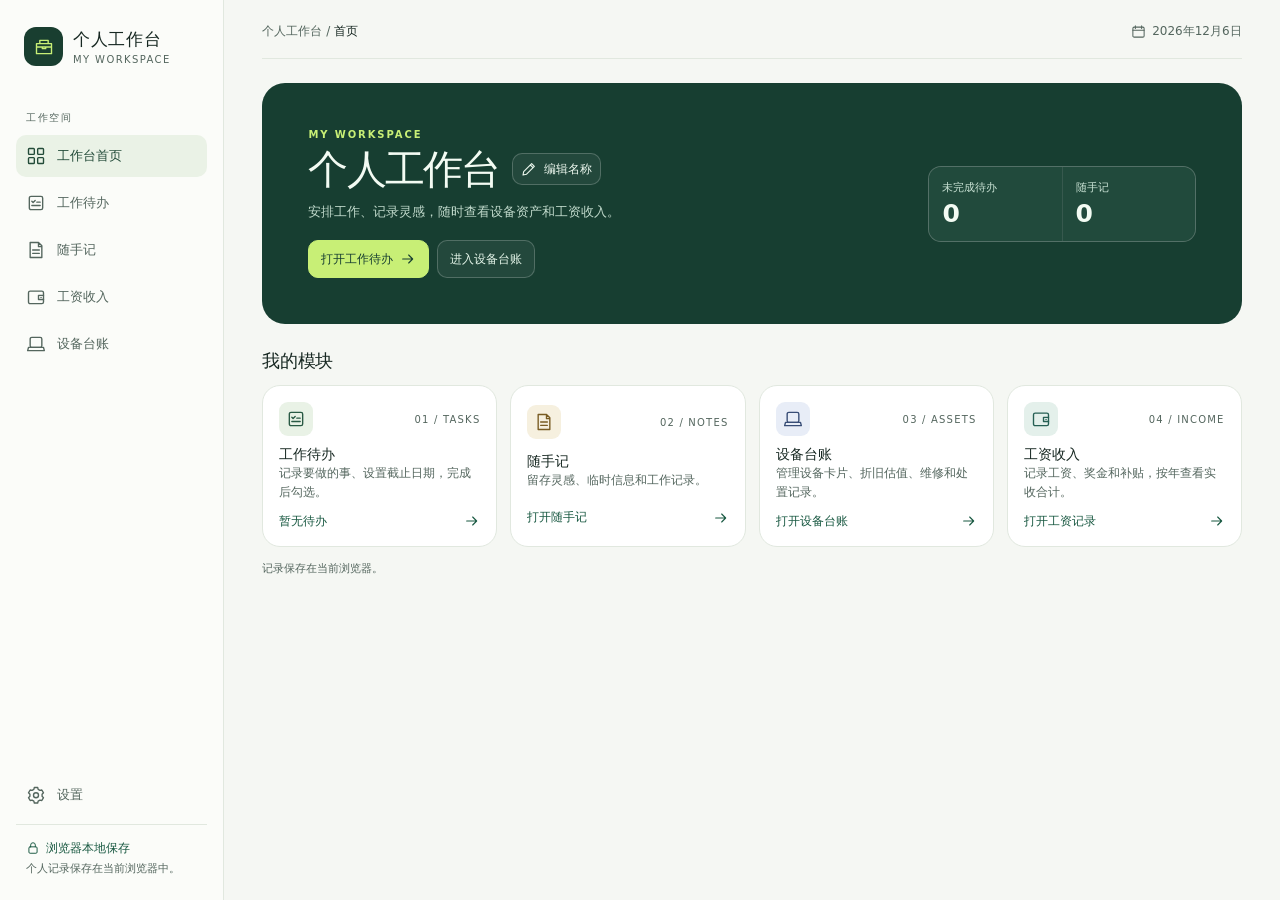
==== index.html @ 88474889 "Add public read-only device ledger" ====
<!doctype html>
<html lang="zh-CN">
<head>
<meta charset="utf-8">
<meta name="viewport" content="width=device-width,initial-scale=1">
<meta name="theme-color" content="#f5f7f3">
<title>个人工作台</title>
<meta name="description" content="在同一个工作台管理待办、随手记和个人设备台账。">
<style>
:root{color-scheme:light;--ink:var(--theme-ink,#172822);--muted:var(--theme-muted,#54665e);--green:var(--theme-strong,#185841);--accent:var(--theme-accent,#c8ef76);--bg:var(--theme-surface,#f5f7f3);--line:var(--theme-line,#e1e8df);--white:#fff;--radius:18px;font-family:system-ui,-apple-system,BlinkMacSystemFont,"PingFang SC","Microsoft YaHei",sans-serif;color:var(--ink);background:var(--bg);font-synthesis:none}*{box-sizing:border-box}body{margin:0}button,input,select{font:inherit}button,select{cursor:pointer}button{color:inherit}button:focus-visible,input:focus-visible,select:focus-visible,a:focus-visible{outline:3px solid var(--theme-focus,#36785b);outline-offset:3px}[hidden]{display:none!important}svg{display:block}a{color:inherit;text-decoration:none}.ico{width:20px;height:20px;flex:none}.shell{min-height:100vh;display:grid;grid-template-columns:224px minmax(0,1fr)}.sidebar{background:var(--theme-sidebar,#fbfcf9);border-right:1px solid var(--line);padding:27px 16px 20px;display:flex;flex-direction:column;position:sticky;top:0;height:100dvh}.brand{display:flex;align-items:center;gap:10px;padding:0 8px;margin-bottom:45px}.brand-icon{width:39px;height:39px;display:grid;place-items:center;background:var(--theme-dark,#193e30);color:var(--accent);border-radius:12px}.brand b{display:block;font-size:17px;letter-spacing:.04em}.brand small{display:block;font-size:10px;letter-spacing:.14em;color:var(--muted);margin-top:3px}.side-label{font-size:10px;font-weight:750;color:var(--muted);letter-spacing:.17em;margin:0 10px 10px}.nav{display:grid;gap:5px}.nav a,.nav button{border:0;background:none;text-align:left;display:flex;align-items:center;gap:11px;padding:11px 10px;border-radius:10px;font-size:13px;font-weight:650;width:100%;color:var(--muted)}.nav a:hover,.nav button:hover,.nav .active{background:var(--theme-soft,#eaf2e6);color:var(--theme-strong,#234b39)}.side-note{margin-top:auto;padding:13px 10px 1px;border-top:1px solid var(--line);color:var(--muted);font-size:11px;line-height:1.8}.side-note strong{display:flex;align-items:center;gap:6px;color:var(--green);font-size:12px}.side-note .ico{width:14px;height:14px}.content{max-width:1500px;margin:0 auto;width:100%;padding:23px clamp(18px,3vw,46px) 32px;min-width:0}.topbar,.intro,.panel-top,.list-top,.filters,.row-actions,.legend,.modal-top,.modal-foot{display:flex;align-items:center;justify-content:space-between;gap:12px}.topbar{font-size:12px;color:var(--muted);padding:0 0 18px;border-bottom:1px solid var(--line)}.topbar b{color:var(--ink)}.today{display:flex;align-items:center;gap:6px}.today .ico{width:15px;height:15px}.intro{padding:25px 0 18px}.overline{font-size:10px;letter-spacing:.19em;font-weight:800;color:var(--green);margin-bottom:6px}h1,h2,h3,p{margin:0}h1{font-size:clamp(26px,3.3vw,40px);letter-spacing:-.045em;line-height:1.17}h2{font-size:18px;letter-spacing:-.02em}h3{font-size:14px}.sub{margin-top:8px;color:var(--muted);font-size:13px;line-height:1.65}.button{display:inline-flex;align-items:center;justify-content:center;gap:7px;min-height:38px;border:1px solid var(--line);border-radius:10px;background:#fff;padding:8px 12px;font-size:12px;font-weight:700;white-space:nowrap}.button:hover{background:var(--theme-soft,#eef4eb)}.button .ico{width:16px;height:16px}.primary{background:var(--theme-primary,#1c4837);color:#fff;border-color:var(--theme-primary,#1c4837)}.primary:hover{background:var(--theme-primary-hover,#28624c)}.demo{display:flex;justify-content:space-between;align-items:center;gap:10px;background:var(--theme-soft,#eaf2e5);border:1px solid var(--theme-line,#dfead9);padding:7px 11px 7px 13px;border-radius:11px;margin-bottom:15px;font-size:12px;color:var(--theme-strong,#38584a);line-height:1.55}.demo b{color:var(--theme-strong,#234b39)}.demo .button{min-height:30px;padding:4px 9px}.metrics{display:grid;grid-template-columns:repeat(4,minmax(0,1fr));gap:13px;margin-bottom:15px}.metric{background:#fff;border:1px solid var(--line);border-radius:15px;padding:13px 15px;min-width:0}.metric:first-child{background:var(--theme-soft,#e9f2e5);border-color:var(--theme-line,#dce9d8)}.metric-label{display:flex;align-items:center;justify-content:space-between;gap:5px;font-size:12px;color:var(--muted);font-weight:650}.metric-label span{display:grid;place-items:center;background:var(--theme-soft,#eef3ec);border-radius:8px;width:28px;height:28px;color:var(--theme-strong,#2c674e)}.metric:first-child .metric-label span{background:var(--theme-soft-strong,#d9ead4)}.metric .ico{width:16px;height:16px}.number{font-size:clamp(19px,2.65vw,33px);letter-spacing:-.055em;font-weight:760;font-variant-numeric:tabular-nums;margin-top:4px;overflow-wrap:anywhere}.caption{margin-top:4px;font-size:11px;color:var(--muted)}.analytics{display:grid;grid-template-columns:minmax(0,2.15fr) minmax(235px,1fr);gap:14px;margin-bottom:16px}.panel{background:#fff;border:1px solid var(--line);border-radius:var(--radius);min-width:0}.trend{background:var(--theme-dark,#173e31);color:var(--theme-on-dark,#f6fff6);padding:16px 17px 13px;overflow:hidden;border-color:var(--theme-dark,#173e31)}.trend .sub{color:var(--theme-muted-on-dark,#b8d2c4);font-size:11px;margin-top:4px}.seg{display:flex;gap:3px;background:#ffffff13;border-radius:8px;padding:3px;flex:none}.seg button{background:none;border:0;border-radius:6px;color:var(--theme-muted-on-dark,#d2e2d8);padding:5px 8px;font-size:11px;font-weight:650;white-space:nowrap}.seg button[aria-pressed=true]{background:var(--theme-accent,#c8ef76);color:var(--theme-dark,#20371f)}.trend :focus-visible{outline-color:var(--accent)}.chart{margin-top:8px;position:relative}.chart svg{width:100%;overflow:visible}.tip{position:absolute;z-index:1;top:5px;transform:translateX(-50%);pointer-events:none;background:var(--theme-faint,#f7fff2);color:var(--theme-dark,#173e31);padding:5px 8px;border-radius:7px;font-size:10px;white-space:nowrap;box-shadow:0 4px 14px #0003}.legend{justify-content:flex-start;gap:16px;font-size:10px;color:var(--theme-muted-on-dark,#c9ddd2);margin-top:4px}.legend span{display:flex;align-items:center;gap:5px}.legend i{width:16px;border-top:2px solid var(--accent)}.legend span:nth-child(2) i{border-top-style:dashed}.mix{padding:16px 15px 13px}.mix .sub{font-size:11px;margin-top:4px}.mix-body{display:flex;align-items:center;gap:14px;margin-top:16px}.donut{position:relative;display:grid;place-items:center;width:106px;aspect-ratio:1;flex:none;border-radius:50%;background:var(--theme-soft,#eaf0e8)}.donut:before{content:"";position:absolute;inset:13px;border-radius:50%;background:white}.donut div{z-index:1;text-align:center;line-height:1.22}.donut b{display:block;font-size:21px}.donut small{font-size:10px;color:var(--muted)}.mix-list{display:grid;gap:9px;flex:1;min-width:0;font-size:11px}.mix-item{display:grid;grid-template-columns:8px 1fr auto;gap:5px;align-items:center}.mix-item i{height:7px;border-radius:50%}.mix-item b{font-variant-numeric:tabular-nums;white-space:nowrap}.mix-note{color:var(--muted);font-size:11px;margin-top:13px;padding-top:10px;border-top:1px solid var(--line);line-height:1.5}.list{scroll-margin-top:12px}.list-top{padding:14px 15px 12px}.list-top .sub{font-size:11px;margin-top:4px}.filters{justify-content:flex-end;flex-wrap:wrap;gap:7px}.field,.filter{min-width:0;border:1px solid var(--theme-line,#dce5dc);border-radius:9px;background:#fff;padding:8px 9px;color:var(--ink);font-size:12px}.filter[type=search]{width:145px}.table-wrap{overflow:auto}table{width:100%;border-collapse:collapse;text-align:left;font-size:12px;white-space:nowrap}th{background:var(--theme-faint,#f5f8f4);color:var(--theme-muted,#53655d);font-size:11px;font-weight:650}th,td{padding:10px 12px;border-top:1px solid var(--theme-line,#edf1ec)}th:first-child,td:first-child{padding-left:15px}th:last-child,td:last-child{padding-right:15px}tbody tr:hover{background:var(--theme-faint,#fafcf9)}.device{display:flex;align-items:center;gap:9px}.device-icon{width:33px;height:33px;display:grid;place-items:center;flex:none;border-radius:9px;background:var(--theme-soft,#e9f2e6);color:var(--theme-strong,#38624f)}.device-icon .ico{width:17px;height:17px}.device button{border:0;padding:0;background:none;text-align:left;font-weight:750;white-space:normal;overflow-wrap:anywhere;max-width:240px}.device button:hover{text-decoration:underline}.device small,.minor{display:block;color:var(--muted);font-size:10px;margin-top:3px}.amount{font-weight:750;font-variant-numeric:tabular-nums}.progress{display:block;width:69px;background:var(--theme-soft,#edf2eb);border-radius:10px;height:4px;margin-top:5px;overflow:hidden}.progress i{display:block;height:100%;background:var(--theme-progress,#67977b)}.icon-button{border:0;border-radius:8px;background:transparent;display:grid;place-items:center;width:30px;height:30px;color:var(--green);flex:none}.icon-button:hover{background:var(--theme-soft,#eaf2e5)}.icon-button .ico{width:17px;height:17px}.empty{text-align:center;padding:28px 10px;color:var(--muted);line-height:1.8}.empty .button{margin-top:8px}.foot{margin-top:12px;font-size:11px;color:var(--muted);line-height:1.6}.foot button{background:none;border:0;padding:0;color:var(--green);text-decoration:underline;font-size:inherit}dialog{width:min(530px,calc(100% - 26px));max-height:calc(100dvh - 30px);overflow:auto;border:1px solid var(--line);border-radius:19px;padding:18px;color:var(--ink);box-shadow:0 20px 80px var(--theme-shadow,#10291b40)}dialog::backdrop{background:var(--theme-backdrop,#10291b77)}.modal-top{align-items:flex-start;margin-bottom:14px}.modal-top .icon-button{margin:-3px -3px 0 0}.form-grid{display:grid;grid-template-columns:1fr 1fr;gap:11px}.form-grid label{display:grid;gap:5px;font-size:12px;font-weight:650}.form-grid input,.form-grid select{width:100%}.wide{grid-column:1/-1}.modal-foot{margin-top:14px;justify-content:flex-end;flex-wrap:wrap}.danger{color:#9e332d;margin-right:auto}.notice{position:fixed;bottom:16px;right:16px;max-width:calc(100vw - 32px);border-radius:10px;background:var(--theme-dark,#173e31);color:white;padding:9px 12px;font-size:12px;z-index:5}.guide{font-size:13px;line-height:1.75;color:var(--muted)}.guide p+p{margin-top:9px}.guide strong{color:var(--ink)}.details{display:grid;grid-template-columns:repeat(3,1fr);gap:7px;margin:12px 0}.details div{background:var(--theme-soft,#f0f5ee);border-radius:10px;padding:8px;font-size:11px;color:var(--muted);overflow-wrap:anywhere}.details b{display:block;font-size:16px;color:var(--ink);margin-top:3px}.detail-chart{margin-top:12px}.detail-note{overflow-wrap:anywhere}
@media(max-width:1150px){.shell{grid-template-columns:177px minmax(0,1fr)}.sidebar{padding-inline:12px}.mix-body{gap:10px}.donut{width:86px}.donut:before{inset:11px}}
@media(max-width:900px){.shell{grid-template-columns:1fr}.sidebar{position:static;height:auto;flex-direction:row;align-items:center;justify-content:space-between;border-right:0;border-bottom:1px solid var(--line);padding:9px 15px;gap:8px}.brand{margin:0;padding:0}.brand-icon{width:33px;height:33px}.brand b{font-size:14px}.brand small,.side-label,.side-note{display:none}.nav{display:flex;gap:2px}.nav a,.nav button{padding:7px;font-size:11px;gap:4px}.nav .ico{width:14px;height:14px}.content{padding-top:14px}}
@media(max-width:660px){.topbar{padding-bottom:10px}.intro{padding:16px 0 12px;align-items:flex-end}.intro .sub{font-size:11px}.intro .button{padding:6px 8px;min-height:33px}.metrics{grid-template-columns:1fr 1fr;gap:8px}.metric{padding:9px 11px}.analytics{grid-template-columns:1fr;gap:9px}.mix-body{max-width:410px}.list-top{align-items:flex-start;flex-direction:column}.filters{justify-content:flex-start}.filter[type=search]{width:126px}.nav .ico{display:none}.trend{padding-inline:11px}.seg button{padding-inline:6px}.demo{font-size:11px}.demo .button{font-size:11px}}
@media(prefers-reduced-motion:no-preference){html{scroll-behavior:smooth}}
.asset-number{font-family:ui-monospace,monospace;letter-spacing:.035em}.status{display:inline-block;border-radius:999px;padding:2px 7px;background:var(--theme-soft,#eaf2e6);color:var(--theme-strong,#24583f);font-size:11px;font-weight:650;white-space:nowrap}.status.disposed{background:#f3eee5;color:#665237}.form-hint{font-weight:400;color:var(--muted);font-size:11px;line-height:1.5}

.section-title{font-size:12px;font-weight:800;color:var(--green);padding:9px 0 3px;border-top:1px solid var(--line);margin-top:3px}.cost-preview{display:flex;justify-content:space-between;gap:10px;align-items:center;background:var(--theme-soft,#eaf2e6);padding:9px 11px;border-radius:9px;font-size:12px;color:var(--green)}.cost-preview strong{font-size:16px}.editor-wide{width:min(650px,calc(100% - 26px))}.ledger-tools{display:flex;justify-content:space-between;align-items:center;flex-wrap:wrap;gap:9px;padding:0 15px 12px}.export-actions{display:flex;gap:6px;flex-wrap:wrap}.list .table-wrap{border-radius:0 0 var(--radius) var(--radius)}.list td{vertical-align:top}.list td:first-child,.list th:first-child{position:sticky;left:0;z-index:1;background:#fff;box-shadow:1px 0 0 var(--theme-line,#edf1ec)}.list th:first-child{background:var(--theme-faint,#f5f8f4)}.price-summary{min-width:106px}.card-section{margin-top:14px;padding-top:12px;border-top:1px solid var(--line)}.card-section h3{margin-bottom:8px}.card-fields{display:grid;grid-template-columns:repeat(2,minmax(0,1fr));gap:7px 12px;margin:0}.card-fields div{display:grid;gap:3px}.card-fields dt{font-size:11px;color:var(--muted)}.card-fields dd{margin:0;font-size:13px;overflow-wrap:anywhere}.card-link{border:0;background:none;padding:0;text-align:left;color:var(--green);text-decoration:underline;font-size:inherit}.print-report{display:none}
@media(max-width:660px){.ledger-tools .filters{width:100%}.ledger-tools .filter[type=search]{width:min(165px,100%)}.list .device button{max-width:135px}.list .device-icon{display:none}}
@media print{@page{size:A4 landscape;margin:11mm}body{background:white;color:black}body.printing>*{display:none!important}body.printing>.print-report{display:block!important}.print-report h1{font-size:19pt}.print-report p{font-size:9pt;margin:5px 0 12px}.print-report table{font-size:8.5pt;white-space:normal;table-layout:fixed}.print-report thead{display:table-header-group}.print-report tr{break-inside:avoid}.print-report td,.print-report th{vertical-align:top;border:1px solid #bbb;padding:5px!important;overflow-wrap:anywhere}.print-report th{color:#111;background:#f1f3ef;print-color-adjust:exact}.print-report small{display:block;font-size:7.6pt;line-height:1.5;color:#333}.print-report strong{display:block}}
.status.maintenance{background:#fff0db;color:#754713}.status.paused{background:#e8edf7;color:#384d76}.card-actions{display:flex;flex-wrap:wrap;gap:6px;margin-bottom:13px}.card-actions .button{min-height:33px}.activity-list{padding:0;list-style:none;margin:0;display:grid;gap:6px}.activity-list li{padding:8px 10px;background:var(--theme-faint,#f5f8f4);border-radius:8px;font-size:12px;line-height:1.6;overflow-wrap:anywhere}.activity-list small{display:block;color:var(--muted);font-size:11px}.activity-list p{margin-top:2px}.row-actions{justify-content:flex-start;gap:5px}.row-manage{min-height:30px;padding:4px 8px}
#editor:has(#editorBack:not([hidden])) .modal-foot,#activity .modal-foot{position:sticky;bottom:0;z-index:2;background:var(--white);padding:9px 0 2px;box-shadow:0 -7px 12px var(--white)}
.forecast-summary{display:flex;justify-content:space-between;align-items:baseline;flex-wrap:wrap;gap:4px 12px;margin:3px 0 10px;padding:7px 9px;border-radius:8px;background:#ffffff13;color:var(--theme-muted-on-dark,#d7e9dd);font-size:11px}.forecast-summary strong{color:var(--theme-highlight,#e1ffaf);font-size:13px}.forecast-label{fill:var(--theme-highlight,#e1ffaf);font-size:11px;font-weight:750;paint-order:stroke;stroke:var(--theme-dark,#173e31);stroke-width:3px;stroke-linejoin:round}.donut div{width:calc(100% - 26px)}.donut b{font-size:16px;line-height:1.05;letter-spacing:-.045em;font-variant-numeric:tabular-nums;overflow-wrap:anywhere}.donut small{font-size:9px}.mix-rounding{display:block;margin-top:3px}
@media(max-width:1150px){.donut div{width:calc(100% - 22px)}.donut b{font-size:13px}}
.nav-group{display:grid;gap:3px;margin-left:13px;padding-left:6px;border-left:1px solid var(--line)}
.nav-group a,.nav-group button{padding-block:8px;font-size:12px}
.workspace-hero{display:grid;grid-template-columns:minmax(0,1.45fr) minmax(185px,.65fr);align-items:center;gap:24px;margin:24px 0 25px;padding:clamp(21px,4vw,46px);border-radius:23px;background:var(--theme-dark,#173e31);color:var(--theme-on-dark,#f3fbf3)}
.workspace-hero .overline{color:var(--accent)}.workspace-hero .sub{color:var(--theme-muted-on-dark,#c0d9cb);max-width:410px}
.hero-actions{display:flex;flex-wrap:wrap;gap:8px;margin-top:18px}.hero-actions .primary{color:var(--theme-dark,#173e31);background:var(--accent);border-color:var(--accent)}
.hero-actions .primary:hover{background:var(--theme-highlight,#dafa9c)}.hero-actions .hero-secondary{color:var(--theme-on-dark,#e4f5e9);background:#ffffff0e;border-color:#ffffff35}
.hero-stats{display:grid;grid-template-columns:1fr 1fr;gap:1px;overflow:hidden;border-radius:13px;background:#ffffff24;border:1px solid #ffffff24}
.hero-stats a{display:grid;gap:4px;align-content:center;padding:13px;background:var(--theme-dark-card,#214a3c);color:var(--theme-muted-on-dark,#cae3d5);font-size:11px}
.hero-stats a:hover{background:var(--theme-dark-card-hover,#2b5847)}.hero-stats strong{font-size:25px;color:var(--theme-on-dark,#f3fbf3)}
.workspace-section{margin-bottom:12px}.workspace-grid{display:grid;grid-template-columns:repeat(3,minmax(0,1fr));gap:13px}
.module-card{display:grid;gap:10px;padding:16px;min-height:157px;transition:border-color .15s,background .15s}
.module-card:hover{border-color:var(--theme-edge,#9ab6a5);background:var(--theme-faint,#fcfefb)}.module-card p{color:var(--muted);font-size:12px;line-height:1.6}
.module-top,.module-foot,.work-tools,.work-row{display:flex;align-items:center;justify-content:space-between;gap:9px}
.module-icon{display:grid;place-items:center;width:34px;height:34px;border-radius:9px;background:var(--theme-soft,#e9f2e6);color:var(--theme-strong,#295a44)}
.module-icon.notes-icon{background:#f6f0df;color:#795c23}.module-icon.ledger-icon{background:#e8edf7;color:#384d76}
.module-foot{color:var(--green);font-size:12px;font-weight:700}.module-foot .ico{width:16px;height:16px}
.module-code{font-size:10px;color:var(--muted);letter-spacing:.12em}.workspace-foot{margin-top:14px;color:var(--muted);font-size:11px}
.work-tools{padding:12px 15px;border-bottom:1px solid var(--line);flex-wrap:wrap}.work-tools .sub{margin:0}
.work-list{list-style:none;padding:0;margin:0}.work-row{padding:11px 15px}.work-row+.work-row{border-top:1px solid var(--line)}
.work-row label{display:flex;align-items:flex-start;gap:9px;min-width:0;cursor:pointer}.work-row input{accent-color:var(--green);width:16px;height:16px;flex:none}
.work-row strong,.note-card h3{overflow-wrap:anywhere}.work-row strong{font-size:13px}
.work-row:has(input:checked) strong{color:var(--muted);text-decoration:line-through}
.due-late{color:#9e332d}.work-notes{display:grid;grid-template-columns:repeat(auto-fit,minmax(min(100%,220px),1fr));gap:11px}
.note-card{padding:14px;text-align:left;cursor:pointer;color:inherit}.note-card:hover{border-color:var(--theme-edge,#9ab6a5)}
.note-card p{white-space:pre-wrap;overflow-wrap:anywhere;display:-webkit-box;-webkit-line-clamp:4;-webkit-box-orient:vertical;overflow:hidden;color:var(--muted);font-size:12px;margin:6px 0}
.workspace-form textarea{font:inherit;min-height:145px;resize:vertical}
@media(max-width:900px){.sidebar{flex-wrap:wrap}.sidebar .nav{flex-wrap:wrap}.nav-group{display:flex;flex-wrap:wrap;margin-left:2px}.nav-group a,.nav-group button{width:auto;font-size:11px}.sidebar .nav>a,.sidebar .nav>button{width:auto}}
@media(max-width:660px){.sidebar .nav{width:100%}.nav-group{width:100%;margin-top:2px}.workspace-hero{grid-template-columns:1fr;gap:16px;margin:14px 0 18px}.workspace-grid{grid-template-columns:1fr;gap:8px}.module-card{min-height:0;padding:13px}.hero-stats a{padding:9px 12px}.hero-stats strong{font-size:20px}}
.hero-heading{display:flex;align-items:center;flex-wrap:wrap;gap:8px 13px}
.hero-heading h1,.workspace-hero .overline,.brand b,.topbar>span:first-child{overflow-wrap:anywhere}
.hero-heading h1{min-width:0}.hero-rename{color:var(--theme-on-dark,#edf8ef);background:#ffffff0e;border-color:#ffffff35;min-height:32px;padding:5px 8px}.hero-rename:hover{background:#ffffff22}
.workspace-grid{grid-template-columns:repeat(4,minmax(0,1fr))}.module-icon.salary-icon{background:var(--theme-soft,#e4f0eb);color:var(--theme-strong,#265f54)}
.salary-metrics{grid-template-columns:repeat(3,minmax(0,1fr))}.salary-list .table-wrap{overflow-x:auto}.salary-list .salary-source{max-width:200px;white-space:normal;overflow-wrap:anywhere}
.salary-table-note{display:block;max-width:215px;white-space:normal;overflow-wrap:anywhere}
@media(max-width:1120px){.workspace-grid{grid-template-columns:repeat(2,minmax(0,1fr))}}
@media(max-width:660px){.workspace-grid{grid-template-columns:1fr}.salary-metrics{grid-template-columns:repeat(2,minmax(0,1fr))}}

:root[data-custom-theme] {
  --theme-ink: color-mix(in srgb, var(--theme-seed) 15%, #12181f);
  --theme-muted: color-mix(in srgb, var(--theme-seed) 16%, #50565d);
  --theme-strong: color-mix(in srgb, var(--theme-seed) 31%, #172329);
  --theme-accent: color-mix(in srgb, var(--theme-seed) 45%, white);
  --theme-surface: color-mix(in srgb, var(--theme-seed) 6%, #fafbfc);
  --theme-sidebar: color-mix(in srgb, var(--theme-seed) 3%, white);
  --theme-line: color-mix(in srgb, var(--theme-seed) 16%, #e6e9ed);
  --theme-focus: color-mix(in srgb, var(--theme-seed) 40%, #3a424d);
  --theme-dark: color-mix(in srgb, var(--theme-seed) 25%, #111820);
  --theme-primary: color-mix(in srgb, var(--theme-seed) 29%, #182029);
  --theme-primary-hover: color-mix(in srgb, var(--theme-seed) 36%, #20262d);
  --theme-soft: color-mix(in srgb, var(--theme-seed) 12%, #f7f8fa);
  --theme-soft-strong: color-mix(in srgb, var(--theme-seed) 22%, #f5f7fa);
  --theme-faint: color-mix(in srgb, var(--theme-seed) 5%, #fafbfc);
  --theme-progress: color-mix(in srgb, var(--theme-seed) 60%, #74828e);
  --theme-edge: color-mix(in srgb, var(--theme-seed) 38%, #c2cad2);
  --theme-on-dark: color-mix(in srgb, var(--theme-seed) 4%, white);
  --theme-muted-on-dark: color-mix(in srgb, var(--theme-seed) 14%, #f0f4f8);
  --theme-highlight: color-mix(in srgb, var(--theme-accent) 70%, white);
  --theme-dark-card: color-mix(in srgb, var(--theme-dark) 90%, white);
  --theme-dark-card-hover: color-mix(in srgb, var(--theme-dark) 85%, white);
  --theme-shadow: color-mix(in srgb, var(--theme-dark) 25%, transparent);
  --theme-backdrop: color-mix(in srgb, var(--theme-dark) 47%, transparent);
}
.workspace-hero :focus-visible { outline-color:var(--accent) }
.theme-preview {display:grid;gap:6px;padding:12px;border:1px solid var(--line);border-radius:12px;background:var(--bg);margin:12px 0}
.theme-preview-banner {padding:9px 10px;border-radius:8px;background:var(--theme-dark,#173e31);color:var(--theme-on-dark,#f6fff6);font-size:12px;font-weight:700}
.theme-preview-accent {display:inline-block;padding:4px 7px;margin-left:6px;border-radius:6px;background:var(--accent);color:var(--theme-dark,#173e31);font-size:11px}
.theme-presets {display:grid;grid-template-columns:repeat(3,minmax(0,1fr));gap:7px}
.theme-preset {justify-content:flex-start;min-width:0;padding-inline:8px}
.theme-preset[aria-pressed=true] {border-color:var(--green);background:var(--theme-soft,#eaf2e6);color:var(--green)}
.theme-swatch {width:15px;height:15px;flex:none;border:1px solid #0003;border-radius:50%;background:var(--swatch)}
.theme-custom {display:flex;align-items:center;justify-content:space-between;gap:9px;margin-top:12px;font-size:12px;color:var(--muted)}
.theme-custom label {display:flex;align-items:center;gap:8px;color:var(--ink);font-weight:650}
.theme-custom input {width:44px;height:32px;padding:2px;border:1px solid var(--line);border-radius:7px;background:var(--white);cursor:pointer}
.theme-custom output {font-family:ui-monospace,monospace}
@media(max-width:390px){.theme-presets{grid-template-columns:repeat(2,minmax(0,1fr))}}
.salary-gate{width:min(100%,470px);padding:clamp(15px,3vw,24px);margin:0 auto 18px}
.salary-gate .module-icon{margin-bottom:10px}.salary-gate .form-grid{margin-top:14px}
.salary-gate .button{margin-top:12px}.salary-gate .guide{font-size:11px;margin-top:12px}
.salary-error{font-size:12px;color:#9e332d;margin-top:9px;min-height:0}
.salary-error:empty{display:none}.salary-actions{display:flex;flex-wrap:wrap;justify-content:flex-end;gap:7px}
.sidebar-settings{margin-top:auto;padding-top:12px;flex:none}.sidebar .side-note{margin-top:8px}
.settings-card{max-width:720px;padding:16px}.settings-card h2{margin-bottom:12px}
.settings-row,.settings-label,.settings-controls{display:flex;align-items:center;gap:10px}
.settings-row{justify-content:space-between;flex-wrap:wrap;padding-top:12px;border-top:1px solid var(--line)}
.settings-label .sub{margin-top:3px;font-size:12px}.settings-controls{flex-wrap:wrap}
.settings-theme{display:inline-flex;align-items:center;gap:6px;color:var(--muted);font-size:12px}
.settings-card+.settings-card{margin-top:13px}.settings-status{margin-top:9px;font-size:12px;color:var(--muted)}.settings-status:empty{display:none}
@media(max-width:900px){.sidebar .sidebar-settings{margin:0;padding:0;width:auto}}
</style>
</head>
<body>
<div class="shell">
<aside class="sidebar">
  <a class="brand" href="#home"><span class="brand-icon" data-icon="brand"></span><span><b id="workspaceBrand">个人工作台</b><small>MY WORKSPACE</small></span></a>
  <div class="side-label">工作空间</div>
  <nav class="nav" aria-label="主导航">
    <a href="#home" data-nav="home"><span data-icon="grid"></span>工作台首页</a>
    <a href="#tasks" data-nav="tasks"><span data-icon="checklist"></span>工作待办</a>
    <a href="#notes" data-nav="notes"><span data-icon="note"></span>随手记</a>
    <a href="#salary" data-nav="salary"><span data-icon="wallet"></span>工资收入</a>
    <a href="#overview" id="ledgerNavLink"><span data-icon="laptop"></span>设备台账</a>
    <div id="ledgerNav" class="nav-group" hidden>
      <a href="#overview" data-nav="overview">资产总览</a>
      <a href="#devices" data-nav="devices">设备清单</a>
      <button id="backupButton" type="button">设备数据备份</button>
    </div>
  </nav>
  <nav class="nav sidebar-settings" aria-label="工作台设置">
    <a href="#settings" data-nav="settings"><span data-icon="settings"></span>设置</a>
  </nav>
  <div class="side-note"><strong><span data-icon="lock"></span>浏览器本地保存</strong>个人记录保存在当前浏览器中。</div>
</aside>
<main class="content">
  <div class="topbar"><span><span id="workspaceBreadcrumb">个人工作台</span> <span aria-hidden="true"> / </span> <b id="breadcrumb">首页</b></span><span class="today"><span data-icon="calendar"></span><span id="today"></span></span></div>
  <section id="homePage" hidden>
    <header class="workspace-hero">
      <div><div class="overline" id="workspaceEyebrow">MY WORKSPACE</div><div class="hero-heading"><h1 id="workspaceHeading">个人工作台</h1><button type="button" class="button hero-rename" id="renameWorkspace"><span data-icon="edit"></span>编辑名称</button></div><p class="sub">安排工作、记录灵感，随时查看设备资产和工资收入。</p>
        <div class="hero-actions"><a class="button primary" href="#tasks">打开工作待办 <span data-icon="arrow"></span></a><a class="button hero-secondary" href="#overview">进入设备台账</a></div>
      </div>
      <div class="hero-stats"><a href="#tasks"><span>未完成待办</span><strong id="homeTaskCount">0</strong></a><a href="#notes"><span>随手记</span><strong id="homeNoteCount">0</strong></a></div>
    </header>
    <h2 class="workspace-section">我的模块</h2>
    <div class="workspace-grid">
      <a class="panel module-card" href="#tasks"><div class="module-top"><span class="module-icon" data-icon="checklist"></span><span class="module-code">01 / TASKS</span></div><div><h3>工作待办</h3><p>记录要做的事、设置截止日期，完成后勾选。</p></div><div class="module-foot"><span id="homeTaskStatus">暂无待办</span><span data-icon="arrow"></span></div></a>
      <a class="panel module-card" href="#notes"><div class="module-top"><span class="module-icon notes-icon" data-icon="note"></span><span class="module-code">02 / NOTES</span></div><div><h3>随手记</h3><p>留存灵感、临时信息和工作记录。</p></div><div class="module-foot"><span>打开随手记</span><span data-icon="arrow"></span></div></a>
      <a class="panel module-card" href="#overview"><div class="module-top"><span class="module-icon ledger-icon" data-icon="laptop"></span><span class="module-code">03 / ASSETS</span></div><div><h3>设备台账</h3><p>管理设备卡片、折旧估值、维修和处置记录。</p></div><div class="module-foot"><span id="homeLedgerStatus">打开设备台账</span><span data-icon="arrow"></span></div></a>
      <a class="panel module-card" href="#salary"><div class="module-top"><span class="module-icon salary-icon" data-icon="wallet"></span><span class="module-code">04 / INCOME</span></div><div><h3>工资收入</h3><p>记录工资、奖金和补贴，按年查看实收合计。</p></div><div class="module-foot"><span>打开工资记录</span><span data-icon="arrow"></span></div></a>
    </div>
    <p class="workspace-foot">记录保存在当前浏览器。</p>
  </section>
  <section id="tasksPage" hidden>
    <header class="intro"><div><div class="overline">TASKS</div><h1>工作待办</h1><p class="sub">把要做的事记下来，按截止日期安排。</p></div><button id="addTask" class="button primary"><span data-icon="plus"></span>添加待办</button></header>
    <div class="panel"><div class="work-tools"><p class="sub" id="taskCaption"></p><select id="taskFilter" class="filter" aria-label="筛选待办"><option value="open">未完成</option><option value="all">全部待办</option><option value="done">已完成</option></select></div><ul class="work-list" id="taskRows"></ul></div>
  </section>
  <section id="notesPage" hidden>
    <header class="intro"><div><div class="overline">NOTES</div><h1>随手记</h1><p class="sub">随时记录灵感和工作信息，点击笔记可以继续编辑。</p></div><button id="addNote" class="button primary"><span data-icon="plus"></span>新建笔记</button></header>
    <div class="work-notes" id="noteRows"></div>
  </section>
  <section id="settingsPage" hidden>
    <header class="intro"><div><div class="overline">SETTINGS</div><h1>设置</h1><p class="sub">管理工作台外观与本机备份。</p></div></header>
    <section class="panel settings-card" aria-labelledby="appearanceTitle">
      <h2 id="appearanceTitle">外观</h2>
      <div class="settings-row">
        <div class="settings-label"><span class="module-icon" data-icon="palette"></span><div><h3>主题颜色</h3><p class="sub">选择预设或自选颜色，应用到整个工作台。</p></div></div>
        <div class="settings-controls"><span class="settings-theme"><span class="theme-swatch" id="settingsThemeSwatch" aria-hidden="true"></span><span id="settingsThemeName"></span></span><button id="themeButton" class="button" type="button">更改主题颜色</button></div>
      </div>
    </section>
    <section class="panel settings-card" aria-labelledby="publicLedgerTitle">
      <h2 id="publicLedgerTitle">公开设备台账</h2>
      <p class="sub">公开页显示设备名称、品牌、类别、状态、购入和处置日期以及估值。访客无需登录。</p>
      <form id="publicLedgerSignIn" class="settings-controls" method="post" hidden>
        <label>邮箱 <input class="field" type="email" id="publishEmail" autocomplete="username" required></label>
        <label>密码 <input class="field" type="password" id="publishPassword" autocomplete="current-password" required></label>
        <button class="button primary" type="submit">登录发布</button>
      </form>
      <div class="settings-controls">
        <button class="button primary" id="publishLedger" type="button" hidden>发布当前台账</button>
        <button class="button" id="publishSignOut" type="button" hidden>退出发布</button>
        <a class="button" href="./ledger.html">打开公开页</a>
      </div>
      <p class="settings-status" id="publishLedgerStatus" role="status">公开发布服务尚未连接。</p>
    </section>
    <section class="panel settings-card" aria-labelledby="fullBackupTitle">
      <h2 id="fullBackupTitle">全量备份与恢复</h2>
      <div class="settings-row">
        <div class="settings-label"><span class="module-icon" data-icon="archive"></span><div><h3>工作台数据</h3><p class="sub">备份包含设备、待办、笔记、设置和已加密的工资记录。</p></div></div>
        <div class="settings-controls"><button id="exportFullBackup" class="button primary" type="button">下载完整备份</button><button id="importFullBackup" class="button" type="button">从备份恢复</button><input id="fullBackupFile" type="file" accept=".json,application/json" hidden></div>
      </div>
      <p class="sub">记录仅保存在当前浏览器。换设备或换网址时，请先下载完整备份，再在新地址恢复。恢复会替换当前记录，工资仍需原密码解锁。</p>
      <p id="fullBackupStatus" class="settings-status" role="status"></p>
    </section>
  </section>
  <section id="salaryPage" hidden>
    <header class="intro"><div><div class="overline">SALARY INCOME</div><h1>工资收入</h1><p class="sub">按工资归属月份统计，金额单位为人民币。</p></div><div id="salaryActions" class="salary-actions" hidden><button id="lockSalary" class="button" type="button"><span data-icon="lock"></span>锁定</button><button id="addSalary" class="button primary" type="button"><span data-icon="plus"></span>登记收入</button></div></header>
    <section class="panel salary-gate" id="salaryGate" aria-labelledby="salaryGateTitle">
      <span class="module-icon salary-icon" data-icon="lock"></span>
      <h2 id="salaryGateTitle">解锁工资收入</h2><p class="sub" id="salaryGateHint"></p>
      <form id="salaryUnlockForm">
        <div class="form-grid">
          <label class="wide">密码<input class="field" type="password" id="salaryPassword" maxlength="128" required autocomplete="current-password"></label>
          <label class="wide" id="salaryConfirmField" hidden>确认密码<input class="field" type="password" id="salaryConfirmPassword" maxlength="128" autocomplete="new-password"></label>
        </div>
        <p id="salaryGateError" class="salary-error" role="alert"></p>
        <button id="salaryUnlock" class="button primary">解锁</button>
      </form>
      <p class="guide">工资记录加密保存在当前浏览器。忘记密码后无法恢复加密记录。</p>
    </section>
    <div id="salaryContent" hidden>
    <div id="salaryMetrics" class="metrics salary-metrics" aria-label="工资汇总"></div>
    <section class="panel list salary-list" aria-labelledby="salaryListTitle">
      <div class="list-top"><div><h2 id="salaryListTitle">到账记录</h2><p class="sub" id="salaryCaption"></p></div><select id="salaryYear" class="filter" aria-label="按工资归属年份筛选"></select></div>
      <div class="table-wrap" tabindex="0" aria-label="工资记录表格，可横向滚动"><table><thead><tr><th scope="col">工资月份</th><th scope="col">到账日期</th><th scope="col">类型</th><th scope="col">来源</th><th scope="col">税前金额</th><th scope="col">实收金额</th><th scope="col">备注</th><th scope="col">操作</th></tr></thead><tbody id="salaryRows"></tbody></table></div>
    </section>
    </div>
  </section>
  <div id="ledgerPage" hidden>
  <header class="intro"><div><div class="overline" id="pageEyebrow">PERSONAL ASSETS</div><h1 id="pageTitle">我的设备资产</h1><p class="sub" id="pageDescription">追踪设备用了多久，以及价值如何随时间变化。</p></div><button id="add" class="button primary"><span data-icon="plus"></span>添加设备</button></header>
  <div class="demo" id="demo"><span><b>示例模式</b> · 当前展示 5 台示例设备，方便预览折旧效果。</span><button class="button" id="start">使用我的账本 <span data-icon="arrow"></span></button></div>
  <div id="overviewPage"><div class="metrics" id="metrics" aria-label="资产指标"></div>
  <section class="analytics" aria-label="资产分析">
    <article class="panel trend">
      <div class="panel-top"><div><h2>资产价值趋势</h2><p class="sub">各日期仍持有的设备合计估算余值</p></div><div class="seg" id="ranges" aria-label="趋势范围"><button data-range="6" aria-pressed="true">近 6 月</button><button data-range="12" aria-pressed="false">近 1 年</button><button data-range="next" aria-pressed="false">未来 1 年</button></div></div>
      <div class="chart" id="chart"></div><div class="forecast-summary" id="forecastSummary" hidden><strong id="forecastChange"></strong><span>按当前持有设备估算 · 金额取整至元</span></div><div class="legend"><span><i></i>历史估算</span><span><i></i>未来预测</span></div>
    </article>
    <article class="panel mix"><h2>资产构成</h2><p class="sub">按类别查看持有设备的估算余值</p><div class="mix-body"><div class="donut" id="donut"><div><b id="mixTotal">¥0</b><small>总估算余值</small></div></div><div class="mix-list" id="mixList"></div></div><div class="mix-note"><span id="mixNote"></span><span class="mix-rounding" id="mixRounding">比例经四舍五入。</span></div></article>
  </section>
  <div class="panel list-top"><div><h2>设备清单</h2><p class="sub">查看每台设备的购入、折旧和处置记录。</p></div><a class="button" href="#devices">打开设备清单 <span data-icon="arrow"></span></a></div></div>
  <section class="panel list" id="devicesPage" hidden>
    <div class="list-top"><div><h2>资产登记表</h2><p class="sub" id="listCaption"></p></div><div class="export-actions"><button class="button" id="exportXlsx">导出 Excel</button><button class="button" id="exportPdf">导出 PDF</button></div></div>
    <div class="ledger-tools"><div class="filters">
      <input class="filter" type="search" id="search" placeholder="搜索名称、编号、品牌…" aria-label="搜索名称、资产编号或品牌">
      <select class="filter" id="category" aria-label="筛选分类"><option value="">全部分类</option></select>
      <select class="filter" id="statusFilter" aria-label="筛选设备状态"><option value="">全部状态</option><option value="active">在用</option><option value="maintenance">维修中</option><option value="paused">暂停使用</option><option value="disposed">已处置</option></select>
      <select class="filter" id="sort" aria-label="排序"><option value="recent">最近购入</option><option value="old">使用最久</option><option value="value">余值最高</option><option value="loss">折旧最多</option></select>
    </div><span class="form-hint">导出当前筛选结果</span></div>
    <div class="table-wrap" tabindex="0" aria-label="设备资产表格，可横向滚动"><table><thead><tr><th scope="col">设备 / 资产编号</th><th scope="col">品牌</th><th scope="col">购入信息</th><th scope="col">价格明细</th><th scope="col">状态 / 处置</th><th scope="col">持有时长</th><th scope="col">估算余值</th><th scope="col">累计折旧</th><th scope="col">操作</th></tr></thead><tbody id="rows"></tbody></table></div>
  </section>
  <div class="foot">所有金额以人民币计。估值按你设定的使用年限和残值计算，实际二手成交价可能不同。 <button id="methodButton">查看计算方式</button><br><span id="storageWarning" hidden>浏览器无法保存数据，请在关闭网页前导出备份。</span></div>
  </div>
  <p class="workspace-foot" id="workspaceWarning" role="status" hidden>浏览器无法读取或保存工作台记录，本次修改仅保留在当前页面。</p>
</main>
</div>
<dialog id="themeEditor" aria-labelledby="themeEditorTitle">
  <form id="themeForm">
    <div class="modal-top"><div><h2 id="themeEditorTitle">主题颜色</h2><p class="sub">选择预设或自选颜色，保存后应用到整个工作台。</p></div><button type="button" class="icon-button" data-close aria-label="关闭"><span data-icon="x"></span></button></div>
    <div id="themePresets" class="theme-presets" role="group" aria-label="主题预设"></div>
    <div class="theme-custom"><label>自选颜色 <input type="color" id="themeColor" value="#1c4837"></label><output id="themeCode" for="themeColor"></output></div>
    <div class="theme-preview" aria-hidden="true"><div class="theme-preview-banner">工作台预览 <span class="theme-preview-accent">强调色</span></div><div class="form-hint">背景 · 按钮 · 图表</div></div>
    <div class="modal-foot"><button type="button" class="button" data-close>取消</button><button class="button primary">保存主题</button></div>
  </form>
</dialog>
<dialog id="nameEditor" aria-labelledby="nameEditorTitle">
  <form id="nameForm">
    <div class="modal-top"><h2 id="nameEditorTitle">编辑工作台名称</h2><button type="button" class="icon-button" data-close aria-label="关闭"><span data-icon="x"></span></button></div>
    <div class="form-grid">
      <label class="wide">主标题<input class="field" id="nameHeading" maxlength="40" required></label>
      <label class="wide">上方小标题（选填）<input class="field" id="nameEyebrow" maxlength="40"></label>
    </div>
    <div class="modal-foot"><button type="button" class="button" data-close>取消</button><button class="button primary">保存名称</button></div>
  </form>
</dialog>
<dialog id="salaryEditor" aria-labelledby="salaryEditorTitle">
  <form id="salaryForm">
    <div class="modal-top"><h2 id="salaryEditorTitle">登记收入</h2><button type="button" class="icon-button" data-close aria-label="关闭"><span data-icon="x"></span></button></div>
    <div class="form-grid">
      <label>工资月份<input class="field" name="month" type="month" placeholder="YYYY-MM" min="1900-01" max="9999-12" required></label>
      <label>到账日期<input class="field" name="received" type="date" min="1900-01-01" required></label>
      <label>收入类型<select class="field" name="kind"><option>工资</option><option>奖金</option><option>补贴</option><option>其他</option></select></label>
      <label>来源（选填）<input class="field" name="source" maxlength="80" placeholder="例如 公司名称"></label>
      <label>税前金额（元，选填）<input class="field" name="gross" type="number" min="0" max="999999999" step="0.01"></label>
      <label>实收金额（元）<input class="field" name="net" type="number" min="0" max="999999999" step="0.01" required></label>
      <label class="wide">备注（选填）<input class="field" name="note" maxlength="180"></label>
    </div>
    <p id="salarySaveError" class="salary-error" role="alert"></p>
    <div class="modal-foot"><button type="button" id="salaryDelete" class="button danger" hidden>删除记录</button><button type="button" class="button" data-close>取消</button><button id="salarySave" class="button primary">保存收入</button></div>
  </form>
</dialog>
<dialog id="workspaceEditor" aria-labelledby="workspaceEditorTitle">
  <form class="workspace-form" id="workspaceForm">
    <div class="modal-top"><h2 id="workspaceEditorTitle"></h2><button type="button" class="icon-button" data-close aria-label="关闭"><span data-icon="x"></span></button></div>
    <div class="form-grid">
      <label class="wide">标题<input class="field" id="workspaceTitle" name="title" maxlength="100" required></label>
      <label class="wide" id="workspaceDueField">截止日期（选填）<input class="field" name="due" id="workspaceDue" type="date" min="1900-01-01" max="9999-12-31"></label>
      <label class="wide" id="workspaceBodyField">内容<textarea class="field" name="body" id="workspaceBody" maxlength="4000" placeholder="写下想记住的内容"></textarea></label>
    </div>
    <div class="modal-foot"><button type="button" class="button danger" id="workspaceDelete" hidden>删除</button><button type="button" class="button" data-close>取消</button><button class="button primary">保存</button></div>
  </form>
</dialog>
<dialog class="editor-wide" id="editor" aria-labelledby="editorTitle">
<form id="form">
  <div class="modal-top"><div><h2 id="editorTitle">添加设备</h2><p class="sub">记录设备来源、购入成本、折旧与处置。</p></div><button type="button" class="icon-button" data-close aria-label="关闭"><span data-icon="x"></span></button></div>
  <div class="form-grid">
    <div class="wide form-hint">资产编号 <strong class="asset-number" id="editorNumber"></strong></div>
    <label class="wide">设备名称<input class="field" id="name" name="name" maxlength="80" required placeholder="例如 我的笔记本电脑"></label>
    <label>设备类别<select class="field" id="editCategory" name="category"></select></label>
    <label>品牌<input class="field" name="brand" maxlength="60" placeholder="例如 Apple、索尼"></label>
    <h3 class="wide section-title">购入信息</h3>
    <label>获取方式<select class="field" id="acquireMethod" name="acquireMethod"><option value="">未登记</option><option>自购</option><option>二手购入</option><option>以旧换新</option><option>获赠</option><option>其他</option></select></label>
    <label>购入平台或来源<input class="field" name="acquirePlatform" list="platformOptions" maxlength="80" placeholder="选择常用平台或自行填写"><datalist id="platformOptions"><option>品牌官网</option><option>京东</option><option>天猫</option><option>淘宝</option><option>拼多多</option><option>闲鱼</option><option>转转</option><option>线下门店</option></datalist></label>
    <label>购入日期<input class="field" type="date" name="date" id="date" min="1900-01-01" required></label>
    <label>原价（元）<input class="field" type="number" id="original" name="original" min="0" max="999999999" step="0.01" required placeholder="5999.00"></label>
    <label>优惠（元）<input class="field" type="number" id="discount" name="discount" min="0" max="999999999" step="0.01" value="0"></label>
    <label>国补（元）<input class="field" type="number" id="subsidy" name="subsidy" min="0" max="999999999" step="0.01" value="0"></label>
    <label>以旧换新抵扣（元）<input class="field" type="number" id="tradeCredit" name="tradeCredit" min="0" max="999999999" step="0.01" value="0"></label>
    <label class="wide" id="tradeField" hidden>换出的旧设备<select class="field" name="tradeFrom" id="tradeFrom"></select><span class="form-hint">先在旧设备的卡片中登记处置，并选择「以旧换新」。每台旧设备只能关联一台新设备。</span></label>
    <div class="wide cost-preview"><span>实付金额 · 折旧计算基数</span><strong id="paidPreview">—</strong></div>
    <h3 class="wide section-title">折旧与保修</h3>
    <label>预计残值（元）<input class="field" type="number" name="salvage" min="0" max="999999999" step="0.01" required value="0"></label>
    <label>预计使用（月）<input class="field" type="number" name="life" min="1" max="600" step="1" required value="36"></label>
    <label>保修到期（选填）<input class="field" type="date" name="warranty" min="1900-01-01" max="9999-12-31"></label>
    <h3 class="wide section-title">处置记录</h3>
    <label>处置日期（选填）<input class="field" type="date" name="disposedOn" id="disposedOn" min="1900-01-01"></label>
    <label>处置方式<select class="field" name="disposeMethod" id="disposeMethod"><option value="">未登记</option><option>二手转卖</option><option>以旧换新</option><option>报废</option><option>转赠</option><option>其他</option></select></label>
    <label id="saleChannelField" hidden>二手转卖渠道<select class="field" name="saleChannel" id="saleChannel"><option value="">请选择</option><option>品牌官网</option><option>转转</option><option>闲鱼</option><option>爱回收</option><option>线下交易</option><option>其他</option></select></label>
    <label id="saleProceedsField" hidden>转卖收入（元，选填）<input class="field" type="number" name="saleProceeds" min="0" max="999999999" step="0.01" placeholder="例如 1200.00"></label>
    <label class="wide">备注（选填）<input class="field" name="note" maxlength="180" placeholder="例如 配件、型号或使用情况"></label>
  </div>
  <div class="modal-foot"><button type="button" id="remove" class="button danger" hidden>删除设备</button><button type="button" id="editorCancel" class="button" data-close>取消</button><button type="button" id="editorBack" class="button" data-close hidden>返回资产卡片</button><button class="button primary">保存设备</button></div>
</form>
</dialog>
<dialog id="detail" aria-labelledby="detailTitle">
  <div class="modal-top"><div><h2 id="detailTitle"></h2><p class="sub" id="detailSubtitle"></p></div><button class="icon-button" data-close aria-label="关闭"><span data-icon="x"></span></button></div>
  <div class="card-actions"><button class="button primary" id="activityDetail">维修 / 暂停</button><button class="button" id="disposeDetail">登记处置</button><button class="button" id="editDetail">编辑设备</button></div>
  <div id="detailBody"></div>
</dialog>
<dialog id="activity" aria-labelledby="activityTitle">
  <form id="activityForm">
    <div class="modal-top"><div><h2 id="activityTitle">登记维修或暂停</h2><p class="sub" id="activitySubtitle"></p></div><button type="button" class="icon-button" data-close aria-label="关闭"><span data-icon="x"></span></button></div>
    <div class="form-grid">
      <label id="activityKindField">类型<select class="field" name="kind"><option value="maintenance">维修</option><option value="paused">暂停使用</option></select></label>
      <label id="activityStartField">开始日期<input class="field" name="start" type="date" required></label>
      <label><span id="activityEndLabel">恢复日期（选填）</span><input class="field" name="end" type="date"><span class="form-hint" id="activityEndHint">留空会将设备标记为维修中或暂停使用。</span></label>
      <label id="activityCostField">维修费用（元，选填）<input class="field" name="expense" type="number" min="0" max="999999999" step="0.01"></label>
      <label class="wide">说明（选填）<input class="field" name="note" maxlength="180" placeholder="例如 更换电池、暂时停用"></label>
    </div>
    <div class="modal-foot"><button type="button" class="button" data-close>返回资产卡片</button><button class="button primary" id="saveActivity">保存记录</button></div>
  </form>
</dialog>
<dialog id="backup" aria-labelledby="backupTitle">
  <div class="modal-top"><h2 id="backupTitle">数据备份</h2><button class="icon-button" data-close aria-label="关闭"><span data-icon="x"></span></button></div>
  <div class="guide"><p>设备数据保存在当前浏览器。换设备或清理浏览器数据前，可以导出备份。</p><p><strong>JSON</strong> 可导入恢复全部记录。<strong>CSV</strong> 可用表格软件查看当前估值快照。</p><p id="backupNote"></p></div>
  <div class="modal-foot"><button class="button" id="exportCsv">导出 CSV</button><button class="button" id="exportJson">导出 JSON</button><button class="button primary" id="importButton">导入备份</button><input type="file" id="importFile" accept=".json,application/json" hidden></div>
</dialog>
<dialog id="method" aria-labelledby="methodTitle">
  <div class="modal-top"><h2 id="methodTitle">折旧如何计算</h2><button class="icon-button" data-close aria-label="关闭"><span data-icon="x"></span></button></div>
  <div class="guide"><p><strong>实付金额</strong> = 原价 − 优惠 − 国补 − 以旧换新抵扣。折旧以实付金额为基数。</p><p><strong>估算余值</strong> = 实付金额 −（实付金额 − 预计残值）× 已消耗的使用年限比例。网站按天计算直线折旧，到达预计使用年限后，余值维持在设定的残值。</p><p><strong>累计折旧</strong> = 实付金额 − 当前估算余值。<strong>日均购入成本</strong> = 实付金额 ÷ 持有天数。</p><p>趋势图回算当前清单里每台设备在各日期的价值。购入前和处置当日起均按 ¥0 计入持有价值。处置当日的估算余值和累计折旧保留在资产卡片中。维修和暂停期间继续按日折旧，维修费用单独记录。</p></div>
  <div class="modal-foot"><button class="button primary" data-close>知道了</button></div>
</dialog>
<div class="notice" id="notice" role="status" hidden></div>
<section class="print-report" id="printReport" aria-label="设备清单打印版"></section>
<script>

"use strict";
const $ = id => document.getElementById(id);
const categories = [
  ["电脑","laptop","#32674e"],["手机","phone","#72a28a"],["平板","tablet","#a2bb65"],
  ["影音","audio","#d0a74f"],["摄影","camera","#758baf"],["手表","watch","#b77287"],["外设","keyboard","#937eaa"],["其他","box","#9a8880"]
];
const icons = {
  settings:'<path d="m10 3-.6 2.3-2.1 1.2L5 6l-2 3.4 1.7 1.7v2.4L3 15.2l2 3.4 2.3-.5 2.1 1.2.6 2.3h4l.6-2.3 2.1-1.2 2.3.5 2-3.4-1.7-1.7v-2.4L21 9.4 19 6l-2.3.5-2.1-1.2L14 3z"/><circle cx="12" cy="12.3" r="3"/>',
  palette:'<path d="M12 3a9 9 0 0 0 0 18h1.5a2 2 0 0 0 1.4-3.4l-.3-.3a1.4 1.4 0 0 1 1-2.3H18a3 3 0 0 0 3-3 9 9 0 0 0-9-9Z"/><path d="M7.5 12h.1M9 7.5h.1m4.7-.5h.1m3.6 3.5h.1" stroke-width="2.4"/>',
  checklist:'<rect x="4" y="4" width="16" height="16" rx="2"/><path d="m7 10 1.5 1.5L11 9m2 2h4M7 15h10"/>',
  note:'<path d="M5 3h10l4 4v14H5zM15 3v5h4M8 12h8m-8 4h8"/>',
  brand:'<path d="M3 8h18v12H3zM7 8V4h10v4M3 12h18m-11 0v2h4v-2"/>',
  grid:'<rect x="3" y="3" width="7" height="7" rx="1"/><rect x="14" y="3" width="7" height="7" rx="1"/><rect x="3" y="14" width="7" height="7" rx="1"/><rect x="14" y="14" width="7" height="7" rx="1"/>',
  laptop:'<rect x="5" y="4" width="14" height="12" rx="2"/><path d="M3 16h18l1 4H2z"/>',
  phone:'<rect x="7" y="2" width="10" height="20" rx="2"/><path d="M11 18h2"/>',
  watch:'<rect x="6" y="7" width="12" height="10" rx="3"/><path d="m8 7 1-5h6l1 5M8 17l1 5h6l1-5m-4-7v2l2 1m4-1h2"/>',
  tablet:'<rect x="4" y="2" width="16" height="20" rx="2"/><path d="M11 18h2"/>',
  audio:'<path d="M3 14v-2a9 9 0 0 1 18 0v2"/><rect x="3" y="12" width="5" height="8" rx="2"/><rect x="16" y="12" width="5" height="8" rx="2"/>',
  camera:'<path d="M3 7h4l2-3h6l2 3h4v13H3z"/><circle cx="12" cy="13" r="4"/>',
  keyboard:'<rect x="2" y="5" width="20" height="14" rx="2"/><path d="M6 9h1m4 0h1m4 0h1M6 14h12"/>',
  box:'<path d="M3 7l9-4 9 4v10l-9 4-9-4zM3 7l9 4 9-4m-9 4v10"/>',
  archive:'<path d="M4 8v12h16V8M3 4h18v4H3zM9 12h6"/>',
  lock:'<rect x="5" y="10" width="14" height="11" rx="2"/><path d="M8 10V7a4 4 0 0 1 8 0v3"/>',
  calendar:'<rect x="3" y="5" width="18" height="16" rx="2"/><path d="M7 3v4m10-4v4M3 10h18"/>',
  plus:'<path d="M12 5v14M5 12h14"/>', arrow:'<path d="M4 12h15m-6-6 6 6-6 6"/>',
  trend:'<path d="M3 5v15h18M6 15l5-5 4 3 5-6"/>',
  wallet:'<rect x="3" y="5" width="18" height="15" rx="2"/><path d="M21 10h-6v5h6m-3-2.5h.1"/>',
  loss:'<path d="m3 6 7 7 4-4 7 7m-6 0h6v-6"/>',
  clock:'<circle cx="12" cy="12" r="9"/><path d="M12 6v6l4 2"/>',
  x:'<path d="m6 6 12 12M18 6 6 18"/>',
  edit:'<path d="m4 16-1 5 5-1L20 8l-4-4zM14 6l4 4"/>'
};
const icon = name => '<svg class="ico" viewBox="0 0 24 24" fill="none" stroke="currentColor" stroke-width="1.65" stroke-linecap="round" stroke-linejoin="round" aria-hidden="true">'+icons[name]+'</svg>';
document.querySelectorAll("[data-icon]").forEach(el => { el.innerHTML = icon(el.dataset.icon); });
const escape = str => String(str).replace(/[&<>"']/g, ch => ({"&":"&amp;","<":"&lt;",">":"&gt;",'"':"&quot;","'":"&#39;"})[ch]);
const DAY = 86400000;
const storageKey = "device-ledger.v1";
const toDay = value => Date.parse(value+"T00:00:00Z") / DAY;
const iso = day => new Date(day*DAY).toISOString().slice(0,10);
const getToday = () => {
  const local = new Date();
  return Date.UTC(local.getFullYear(),local.getMonth(),local.getDate()) / DAY;
};
let today = getToday();
const addMonths = (day, months) => {
  const date = new Date(day*DAY);
  const y = date.getUTCFullYear();
  const m = date.getUTCMonth() + months;
  const maxDay = new Date(Date.UTC(y,m+1,0)).getUTCDate();
  return Date.UTC(y,m,Math.min(date.getUTCDate(),maxDay)) / DAY;
};
function age(start,end) {
  const a = new Date(start*DAY), b = new Date(end*DAY);
  let months = (b.getUTCFullYear()-a.getUTCFullYear())*12 + b.getUTCMonth()-a.getUTCMonth();
  if (addMonths(start,months)>end) months--;
  const days = end-addMonths(start,months);
  return [months>=12 ? Math.floor(months/12)+" 年" : "", months%12 ? months%12+" 个月" : "", days || !months ? days+" 天" : ""].filter(Boolean).join(" ");
}
function valueAt(record, day) {
  const purchase = toDay(record.date);
  if (day<purchase) return 0;
  const end = addMonths(purchase,record.life);
  const elapsed = Math.min(1,(day-purchase)/(end-purchase));
  return Math.round(record.cost-(record.cost-record.salvage)*elapsed);
}
const assetNumber = number => "FA-"+String(number).padStart(4,"0");
const isDisposed = (record,day=today) => Boolean(record.disposedOn && toDay(record.disposedOn)<=day);
const recordDay = record => isDisposed(record) ? toDay(record.disposedOn) : today;
const recordValue = record => valueAt(record,recordDay(record));
const daysUsed = record => Math.max(0,recordDay(record)-toDay(record.date));
const heldValueAt = (record,day) => isDisposed(record,day) ? 0 : valueAt(record,day);
const activityLabels={maintenance:"维修",paused:"暂停使用"};
const statusLabels={active:"在用",maintenance:"维修中",paused:"暂停使用",disposed:"已处置"};
function openPeriod(record) {
  const latest=record.activity.at(-1);
  return latest && !latest.end ? latest : null;
}
const statusOf=record=>isDisposed(record)?"disposed":openPeriod(record)?.kind ?? "active";
const statusBadge=record=>{
  const status=statusOf(record);
  return '<span class="status '+status+'">'+statusLabels[status]+'</span>';
};
function activityTotals(record) {
  return record.activity.reduce((total,entry)=>{
    total.days+=toDay(entry.end || iso(recordDay(record)))-toDay(entry.start);
    if (entry.kind==="maintenance") total.repairs++;
    total.expense+=entry.expense ?? 0;
    return total;
  },{days:0,repairs:0,expense:0});
}
const money = new Intl.NumberFormat("zh-CN",{style:"currency",currency:"CNY",minimumFractionDigits:0,maximumFractionDigits:2});
const yuan = cents => money.format(cents/100);
const moneyToCent = new Intl.NumberFormat("zh-CN",{style:"currency",currency:"CNY",minimumFractionDigits:2,maximumFractionDigits:2});
const moneyToYuan = new Intl.NumberFormat("zh-CN",{style:"currency",currency:"CNY",maximumFractionDigits:0});
const yuanWithCents = cents => moneyToCent.format(cents/100);
const yuanRounded = cents => moneyToYuan.format(cents/100);
const percent = ratio => Math.round(ratio*100)+"%";
const acquisitionMethods=["","自购","二手购入","以旧换新","获赠","其他"];
const disposalMethods=["","二手转卖","以旧换新","报废","转赠","其他"];
const saleChannels=["","品牌官网","转转","闲鱼","爱回收","线下交易","其他"];
const priceKeys=["original","discount","subsidy","tradeCredit"];
const emptyPurchase = cost => ({brand:"",acquireMethod:"",acquirePlatform:"",original:cost,discount:0,subsidy:0,
  tradeCredit:0,tradeFrom:"",disposeMethod:"",saleChannel:"",saleProceeds:null,activity:[]});
const paidAmount = r => r.original-r.discount-r.subsidy-r.tradeCredit;
const needsTrade = r => r.tradeCredit>0 || r.acquireMethod==="以旧换新";
const canTrade = r => isDisposed(r) && r.disposeMethod==="以旧换新";
const sample = [
  ["MacBook Pro 14","电脑",23,1299900,260000,60,36,"主要工作设备"],
  ["iPhone 16 Pro","手机",14,799900,180000,36,12,"日常使用"],
  ["Sony α6400","摄影",31,629900,160000,72,24,"含套机镜头"],
  ["iPad Air","平板",10,479900,80000,48,12,"阅读和手写笔记"],
  ["AirPods Pro 2","影音",22,169900,10000,30,12,"通勤使用"]
].map(([name,category,ago,cost,salvage,life,cover,note],i) => {
  const date = addMonths(today,-ago)-[11,7,15,4,9][i];
  const discount=[100000,40000,0,20000,0][i], subsidy=i===3?30000:0, tradeCredit=i===3?20000:0;
  return {...emptyPurchase(cost),id:"sample-"+i,assetNo:assetNumber(i+1),name,category,date:iso(date),cost,salvage,life,warranty:iso(addMonths(date,cover)),note,
    brand:i===2?"索尼":"Apple",acquirePlatform:["品牌官网","京东","线下门店","天猫","京东"][i],acquireMethod:i===3?"以旧换新":"自购",
    original:cost+discount+subsidy+tradeCredit,discount,subsidy,tradeCredit,tradeFrom:i===3?"sample-4":"",
    disposedOn:i===4?iso(addMonths(today,-10)-4):"",disposeMethod:i===4?"以旧换新":""};
});
const validDate = value => typeof value==="string" && /^\d{4}-\d{2}-\d{2}$/.test(value) && value>="1900-01-01" && Number.isFinite(toDay(value)) && iso(toDay(value))===value;
const validText = (value, limit) => typeof value==="string" && value.length<=limit;
const validBaseRecord = r => r && typeof r.id==="string" && /^[\w-]{1,100}$/.test(r.id) &&
  validText(r.name,80) && r.name.trim() && categories.some(([name])=>name===r.category) &&
  validDate(r.date) && Number.isInteger(r.cost) && r.cost>=0 && r.cost<=99999999900 &&
  Number.isInteger(r.salvage) && r.salvage>=0 && r.salvage<=r.cost && Number.isInteger(r.life) && r.life>=1 && r.life<=600 &&
  (r.warranty==="" || (validDate(r.warranty) && r.warranty>=r.date)) && validText(r.note,180);
const validNumberedRecord = r => validBaseRecord(r) && typeof r.assetNo==="string" &&
  /^FA-\d{4,15}$/.test(r.assetNo) && r.assetNo===assetNumber(Number(r.assetNo.slice(3))) && Number(r.assetNo.slice(3))>0 &&
  (r.disposedOn==="" || (validDate(r.disposedOn) && r.disposedOn>=r.date));
const validMoney = value => Number.isInteger(value) && value>=0 && value<=99999999900;
const validPurchaseRecord = r => validNumberedRecord(r) && validText(r.brand,60) && validText(r.acquirePlatform,80) &&
  acquisitionMethods.includes(r.acquireMethod) && priceKeys.every(key=>validMoney(r[key])) && r.cost===paidAmount(r) &&
  validText(r.tradeFrom,100) && Boolean(r.tradeFrom)===needsTrade(r) && disposalMethods.includes(r.disposeMethod) &&
  (!r.disposeMethod || Boolean(r.disposedOn)) &&
  (r.disposeMethod==="二手转卖" ? Boolean(r.saleChannel) && saleChannels.includes(r.saleChannel) &&
    (r.saleProceeds===null || validMoney(r.saleProceeds)) : r.saleChannel==="" && r.saleProceeds===null);
function validActivity(record) {
  if (!Array.isArray(record.activity) || record.activity.length>500) return false;
  let earliest=record.date;
  const latest=record.disposedOn || iso(today);
  return record.activity.every((entry,i)=>{
    if (!entry || !Object.hasOwn(activityLabels,entry.kind) || !validDate(entry.start) || entry.start<earliest ||
      entry.start>latest || !validText(entry.note,180) ||
      (entry.expense!==null && (entry.kind!=="maintenance" || !validMoney(entry.expense)))) return false;
    if (entry.end==="") return !record.disposedOn && i===record.activity.length-1;
    if (!validDate(entry.end) || entry.end<entry.start || entry.end>latest) return false;
    earliest=entry.end;
    return true;
  });
}
const validRecord = r => validPurchaseRecord(r) && validActivity(r);
function validTradeLinks(list) {
  const byId=new Map(list.map(r=>[r.id,r]));
  const claimed=new Set();
  for (const record of list) {
    if (!record.tradeFrom) continue;
    const old=byId.get(record.tradeFrom);
    if (!old || old===record || old.date>record.date || !canTrade(old) || claimed.has(old.id)) return false;
    claimed.add(old.id);
  }
  // A device can be traded again later, so validate chains as well as individual links.
  const checked=new Set();
  for (const record of list) {
    const chain=new Set();
    let current=record;
    while (current?.tradeFrom && !checked.has(current.id)) {
      if (chain.has(current.id)) return false;
      chain.add(current.id);
      current=byId.get(current.tradeFrom);
    }
    for (const id of chain) checked.add(id);
  }
  return true;
}
function readLedger(data,existing=[],next=1) {
  const legacy=Array.isArray(data) || data?.version===1;
  const list=Array.isArray(data) ? data : data?.devices;
  if (!Array.isArray(list) || list.length>5000 || !list.every(legacy?validBaseRecord:data.version===2?validNumberedRecord:data.version===3?validPurchaseRecord:validRecord) || new Set(list.map(r=>r.id)).size!==list.length) {
    throw new Error("invalid records");
  }
  if (legacy) {
    const known=new Map(existing.map(r=>[r.id,r.assetNo]));
    const devices=list.map(r=>({...r,...emptyPurchase(r.cost),assetNo:known.get(r.id) ?? assetNumber(next++),disposedOn:""}));
    return {version:4,devices,nextAssetNo:next};
  }
  const maxNumber=list.reduce((max,r)=>Math.max(max,Number(r.assetNo.slice(3))),0);
  if (![2,3,4].includes(data.version) || !Number.isSafeInteger(data.nextAssetNo) || data.nextAssetNo<=maxNumber ||
    new Set(list.map(r=>r.assetNo)).size!==list.length) throw new Error("invalid asset numbers");
  const devices=data.version===2 ? list.map(r=>({...r,...emptyPurchase(r.cost)})) :
    data.version===3 ? list.map(r=>({...r,activity:[]})) : list;
  if (!validTradeLinks(devices)) throw new Error("invalid trade links");
  return {version:4,devices,nextAssetNo:data.nextAssetNo};
}
let personal = null;
let nextAssetNo = 1;
try {
  const saved = localStorage.getItem(storageKey);
  if (saved!==null) {
    const ledger = readLedger(JSON.parse(saved));
    personal = ledger.devices;
    nextAssetNo = ledger.nextAssetNo;
  }
} catch {
  $("storageWarning").hidden = false;
}
let range = "6";
let detailId = null;
let editId = null;
let activityId = null;
let noticeTimer;
const records = () => personal ?? sample;
function notify(message) {
  clearTimeout(noticeTimer);
  $("notice").textContent = message;
  $("notice").hidden = false;
  noticeTimer = setTimeout(() => { $("notice").hidden = true; },4200);
}
function save(list,message,publish=true) {
  personal = list;
  let persisted = false;
  try {
    localStorage.setItem(storageKey,JSON.stringify({version:4,devices:list,nextAssetNo}));
    $("storageWarning").hidden = true;
    persisted = true;
  } catch {
    $("storageWarning").hidden = false;
  }
  render();
  notify(persisted ? message : "本次修改仅保留在页面中，请导出备份。");
  if (persisted && publish) window.urdeskPublishDeviceChanges?.();
}
function renderMetrics(list) {
  const held = list.filter(r=>!isDisposed(r));
  const cost = held.reduce((total,r)=>total+r.cost,0);
  const value = held.reduce((total,r)=>total+valueAt(r,today),0);
  const disposedCount = list.length-held.length;
  const inactiveCount = held.filter(r=>openPeriod(r)).length;
  const data = [
    ["当前估值",yuanWithCents(value),"按当前持有设备计算"+(cost?" · 保值率 "+percent(value/cost):""),"trend"],
    ["购入总额",yuanWithCents(cost),"按当前持有设备的实付金额计算","wallet"],
    ["已折旧",yuanWithCents(cost-value),"按当前持有设备计算"+(cost?" · 折旧率 "+percent((cost-value)/cost):""),"loss"],
    ["已记录设备",list.length+" 台",(held.length-inactiveCount)+" 台在用 · "+inactiveCount+" 台维修或暂停 · "+disposedCount+" 台已处置","box"]
  ];
  $("metrics").innerHTML = data.map(([label,number,caption,symbol]) =>
    '<article class="metric"><div class="metric-label">'+label+'<span>'+icon(symbol)+'</span></div><div class="number">'+number+'</div><div class="caption">'+caption+'</div></article>'
  ).join("");
}
function renderMix(list) {
  const groups = categories.map(([label,,color])=>({label,color,value:list.filter(r=>r.category===label).reduce((total,r)=>total+valueAt(r,today),0)})).filter(g=>g.value>0).sort((a,b)=>b.value-a.value);
  const total = groups.reduce((sum,g)=>sum+g.value,0);
  let cumulative = 0;
  const stops = groups.map(group=>{
    const from = cumulative;
    cumulative += group.value/total;
    return group.color+" "+(from*100)+"% "+(cumulative*100)+"%";
  });
  const displayTotal=yuanRounded(total);
  $("mixTotal").textContent=displayTotal;
  $("mixTotal").style.fontSize=displayTotal.length>10?"10px":"";
  $("donut").title="总估算余值 "+yuanWithCents(total);
  $("donut").style.background = total ? "conic-gradient("+stops.join(",")+")" : "";
  $("mixList").innerHTML = groups.map(g=>'<div class="mix-item" title="'+yuan(g.value)+'"><i style="background:'+g.color+'"></i><span>'+g.label+'</span><b>'+percent(g.value/total)+'</b></div>').join("") || "暂无可分配的余值";
  $("mixNote").textContent = groups.length ? groups[0].label+"占比最高，当前估算余值 "+yuan(groups[0].value)+"。" : "当前没有可计入构成的持有设备余值。";
  $("mixRounding").hidden=!groups.length;
}
const shortDay = day => { const date=new Date(day*DAY); return (date.getUTCMonth()+1)+"/"+date.getUTCDate(); };
const axisValue = cents => {
  const amount = cents/100;
  return amount>=1000000 ? "¥"+Number((amount/10000).toFixed(1))+"万" : amount>=1000 ? "¥"+Number((amount/1000).toFixed(1))+"k" : "¥"+Number(amount.toFixed(2));
};
function drawChart(container,list,start,end,description,valuation=valueAt,forecast=false) {
  if (!list.length) {
    container.innerHTML='<div class="empty" style="color:var(--theme-muted-on-dark,#c9ddd2)">添加第一台设备后，这里会显示价值趋势。</div>';
    return;
  }
  const w = Math.max(280, Math.round(container.clientWidth) || 480), h=179, right=w-11, top=forecast?37:16, bottom=151;
  const sampleDays = Array.from({length:65},(_,i)=>Math.round(start+(end-start)*i/64));
  const eventDays = list.flatMap(r=>{
    const purchase = toDay(r.date), finish = addMonths(purchase,r.life);
    const disposal=toDay(r.disposedOn);
    return [purchase-1,purchase,finish,disposal-1,disposal];
  });
  const days = [...new Set([...sampleDays,today,...eventDays].filter(day=>day>=start && day<=end))].sort((a,b)=>a-b);
  const points = days.map(day=>({day,value:list.reduce((total,r)=>total+valuation(r,day),0)}));
  const peak = points.reduce((max,p)=>Math.max(max,p.value),forecast?300:100);
  const unit = 10**Math.floor(Math.log10(peak/3));
  const max = 3*Math.ceil(peak/3/unit)*unit;
  const format=forecast?yuanRounded:yuan;
  const tickFormat=forecast?yuanRounded:axisValue;
  const left=Math.max(57,tickFormat(max).length*6+10);
  const x = day => left+(right-left)*(day-start)/(end-start);
  const y = value => bottom-(bottom-top)*value/max;
  const path = list => list.map((p,i)=>(i===0?"M":"L")+x(p.day).toFixed(1)+","+y(p.value).toFixed(1)).join(" ");
  const ticks = [0,1,2,3].map(i=>max*i/3);
  const grid = ticks.map(value=>'<path d="M'+left+' '+y(value)+'H'+right+'" stroke="#ffffff25" stroke-dasharray="3 4"/><text x="'+(left-7)+'" y="'+(y(value)+3)+'" text-anchor="end">'+tickFormat(value)+'</text>').join("");
  const dates = Array.from({length:w<450?4:6},(_,i,arr)=>i);
  const labels = dates.map(i=>{
    const day=Math.round(start+(end-start)*i/(dates.length-1));
    return '<text x="'+x(day)+'" y="172" text-anchor="'+(i===0?"start":i===dates.length-1?"end":"middle")+'">'+shortDay(day)+'</text>';
  }).join("");
  const old = points.filter(p=>p.day<=today), future=points.filter(p=>p.day>=today);
  const current = points.find(p=>p.day===today);
  const gradient = "area-"+container.id;
  const first=points[0], last=points.at(-1);
  const marker=point=>'<circle cx="'+x(point.day)+'" cy="'+y(point.value)+'" r="4.3" fill="var(--theme-accent,#c8ef76)" stroke="var(--theme-dark,#173e31)" stroke-width="1.4"/>';
  const annotation=(point,label,labelX,anchor)=>'<text class="forecast-label" x="'+labelX+'" y="'+(y(point.value)-12)+'" text-anchor="'+anchor+'">'+escape(label)+'</text>';
  let highlights=current?marker(current):"";
  if (forecast) {
    const startLabel="今天 "+format(first.value), endLabel="一年后约 "+format(last.value);
    const startX=Math.min(left,Math.max(4,right-(startLabel.length+endLabel.length)*6.5-5));
    highlights+=marker(last)+annotation(first,startLabel,startX,"start")+annotation(last,endLabel,right,"end");
  }
  const titleId = container.id+"-title";
  container.innerHTML = '<svg viewBox="0 0 '+w+' '+h+'" role="img" aria-labelledby="'+titleId+'"><title id="'+titleId+'">'+escape(description+"。"+iso(start)+" "+format(first.value)+"，"+iso(end)+" "+format(last.value))+'</title><defs><linearGradient id="'+gradient+'" x2="0" y2="1" gradientUnits="objectBoundingBox"><stop stop-color="var(--theme-accent,#c8ef76)" stop-opacity=".28"/><stop offset="1" stop-color="var(--theme-accent,#c8ef76)" stop-opacity="0"/></linearGradient></defs><g fill="var(--theme-muted-on-dark,#c0d7ca)" font-size="10">'+grid+labels+'</g><path d="'+path(points)+' L'+right+','+bottom+' H'+left+' Z" fill="url(#'+gradient+')"/><path d="'+path(old)+'" fill="none" stroke="var(--theme-accent,#c8ef76)" stroke-width="2.3" stroke-linejoin="round"/><path d="'+path(future)+'" fill="none" stroke="var(--theme-accent,#c8ef76)" stroke-width="2.3" stroke-dasharray="6 4" stroke-linejoin="round"/>'+highlights+'<g class="chart-cursor" visibility="hidden" stroke="var(--theme-muted-on-dark,#effadb)" stroke-width="1"><path d="M0 '+top+'V'+bottom+'" stroke-dasharray="3 4"/><circle r="4" fill="var(--theme-accent,#c8ef76)"/></g></svg><div class="tip" hidden></div>';
  const svg = container.querySelector("svg"), tip = container.querySelector(".tip"), cursor=container.querySelector(".chart-cursor");
  svg.onpointermove = event => {
    const rect=svg.getBoundingClientRect();
    const t=Math.max(0,Math.min(1,((event.clientX-rect.left)*w/rect.width-left)/(right-left)));
    const day=Math.round(start+t*(end-start));
    const value=list.reduce((total,r)=>total+valuation(r,day),0);
    cursor.setAttribute("transform","translate("+x(day)+" 0)");
    cursor.querySelector("circle").setAttribute("cy",y(value));
    cursor.setAttribute("visibility","visible");
    tip.textContent=iso(day)+" · "+format(value);
    tip.hidden=false;
    const half=tip.offsetWidth/2;
    tip.style.left=Math.max(half,Math.min(rect.width-half,x(day)/w*rect.width))+"px";
  };
  svg.onpointerleave = () => { tip.hidden=true; cursor.setAttribute("visibility","hidden"); };
  return {first:first.value,last:last.value};
}
function renderTrend() {
  $("ranges").querySelectorAll("button").forEach(button=>button.setAttribute("aria-pressed",String(button.dataset.range===range)));
  const forecast=range==="next";
  const totals=drawChart($("chart"),records(),forecast?today:addMonths(today,-Number(range)),forecast?addMonths(today,12):today,"持有设备估算余值趋势",heldValueAt,forecast);
  $("forecastSummary").hidden=!forecast || !totals;
  if (forecast && totals) {
    const reduction=totals.first-totals.last;
    $("forecastChange").textContent=(reduction<0?"预计增加约 ":"预计减少约 ")+yuanRounded(Math.abs(reduction));
  }
}
function filteredRecords() {
  const list=records();
  const category=$("category").value;
  const query=$("search").value.trim().toLocaleLowerCase("zh-CN");
  const status=$("statusFilter").value;
  const filtered=list.filter(r=>(!category || r.category===category) &&
    (!status || statusOf(r)===status) &&
    (r.name+" "+r.assetNo+" "+r.brand+" "+r.category+" "+r.acquirePlatform+" "+r.note).toLocaleLowerCase("zh-CN").includes(query));
  const sorters={
    recent:(a,b)=>b.date.localeCompare(a.date),
    old:(a,b)=>daysUsed(b)-daysUsed(a),
    value:(a,b)=>recordValue(b)-recordValue(a),
    loss:(a,b)=>(b.cost-recordValue(b))-(a.cost-recordValue(a))
  };
  return filtered.sort(sorters[$("sort").value]);
}
function renderList() {
  const list=records(), filtered=filteredRecords();
  $("listCaption").textContent=filtered.length===list.length ? "共 "+list.length+" 台设备 · 点击名称查看资产卡片" : "显示 "+filtered.length+" / "+list.length+" 台设备";
  const byId=new Map(list.map(r=>[r.id,r]));
  $("exportXlsx").disabled=!filtered.length;
  $("exportPdf").disabled=!filtered.length;
  $("rows").innerHTML=filtered.map(r=>{
    const symbol=categories.find(c=>c[0]===r.category)[1];
    const purchase=toDay(r.date), day=recordDay(r), value=recordValue(r), ratio=r.cost ? value/r.cost : 0;
    const disposed=isDisposed(r), old=byId.get(r.tradeFrom), activity=openPeriod(r);
    const minor = text => text ? '<span class="minor">'+escape(text)+'</span>' : '';
    const acquisition=[r.acquireMethod,r.acquirePlatform].filter(Boolean).join(" · ");
    const disposal=[r.disposeMethod,r.saleChannel].filter(Boolean).join(" · ");
    const price='<strong>实付 '+yuan(r.cost)+'</strong>'+minor("原价 "+yuan(r.original))+
      minor(r.discount?"优惠 −"+yuan(r.discount):"")+minor(r.subsidy?"国补 −"+yuan(r.subsidy):"")+
      minor(r.tradeCredit?"换新抵扣 −"+yuan(r.tradeCredit):"")+minor(old?"旧设备 "+old.assetNo:"");
    return '<tr><td><div class="device"><span class="device-icon">'+icon(symbol)+'</span><div><button data-detail="'+r.id+'">'+escape(r.name)+'</button><small><span class="asset-number">'+r.assetNo+'</span> · '+r.category+'</small></div></div></td><td>'+escape(r.brand || '—')+'</td><td>'+r.date+minor(acquisition)+'</td><td class="price-summary">'+price+'</td><td>'+statusBadge(r)+(disposed?minor(r.disposedOn)+minor(disposal)+minor(r.saleProceeds===null?'':'收入 '+yuan(r.saleProceeds)):minor(activity?activity.start+' 起':''))+'</td><td>'+age(purchase,Math.max(purchase,day))+'<span class="minor">'+daysUsed(r)+' 天</span></td><td><span class="amount">'+yuan(value)+'</span>'+(disposed?'<span class="minor">处置日估值</span>':'<span class="progress" title="保值率 '+percent(ratio)+'"><i style="width:'+percent(ratio)+'"></i></span>')+'</td><td>'+yuan(r.cost-value)+'</td><td><div class="row-actions"><button class="button row-manage" data-detail="'+r.id+'" aria-label="'+(personal===null?"查看 ":"管理 ")+escape(r.name)+'">'+(personal===null?"查看":"管理")+'</button>'+(personal===null?'':'<button class="icon-button" data-edit="'+r.id+'" aria-label="编辑 '+escape(r.name)+'">'+icon("edit")+'</button>')+'</div></td></tr>';
  }).join("") || '<tr><td colspan="9" class="empty">'+(list.length ? "没有符合筛选条件的设备。<br><button class='button' data-clear>清除筛选</button>" : "账本还是空的。<br><button class='button' data-add>添加第一台设备</button>")+'</td></tr>';
}
const pageLabels={home:"首页",tasks:"工作待办",notes:"随手记",salary:"工资收入",settings:"设置",overview:"设备台账 / 资产总览",devices:"设备台账 / 设备清单"};
function currentPage() {
  const page=location.hash.slice(1);
  return Object.hasOwn(pageLabels,page)?page:"home";
}
function renderPage() {
  const page=currentPage();
  if (page!=="salary") lockSalary();
  const ledgerPage=page==="overview" || page==="devices";
  const deviceList=page==="devices";
  for (const section of ["home","tasks","notes","salary","settings"]) $(section+"Page").hidden=page!==section;
  $("ledgerPage").hidden=$("ledgerNav").hidden=!ledgerPage;
  $("ledgerNavLink").classList.toggle("active",ledgerPage);
  $("overviewPage").hidden=deviceList;
  $("devicesPage").hidden=!deviceList;
  $("breadcrumb").textContent=pageLabels[page];
  renderWorkspaceName(page);
  $("pageEyebrow").textContent=deviceList?"ASSET REGISTER":"PERSONAL ASSETS";
  $("pageTitle").textContent=deviceList?"设备清单":"我的设备资产";
  $("pageDescription").textContent=deviceList?"查看设备的购入、折旧和处置记录。":"追踪设备用了多久，以及价值如何随时间变化。";
  document.querySelectorAll("[data-nav]").forEach(link=>{
    const current=link.dataset.nav===page;
    link.classList.toggle("active",current);
    if (current) link.setAttribute("aria-current","page");
    else link.removeAttribute("aria-current");
  });
  if (page==="overview") renderTrend();
  if (!ledgerPage) renderWorkspace(page);
}
window.addEventListener("hashchange",()=>{ renderPage(); window.scrollTo(0,0); });
function render() {
  $("today").textContent=new Intl.DateTimeFormat("zh-CN",{dateStyle:"long",timeZone:"UTC"}).format(new Date(today*DAY));
  $("demo").hidden=personal!==null;
  const list=records();
  renderMetrics(list);
  renderPage();
  renderMix(list.filter(r=>!isDisposed(r)));
  renderList();
}
function clearFilters() {
  $("search").value="";
  $("category").value="";
  $("statusFilter").value="";
}
const amountFromInput = input => Math.round(Number(input.value)*100);
function updateEditor() {
  const input=$("form").elements;
  const amounts=Object.fromEntries(priceKeys.map(key=>[key,amountFromInput(input[key])]));
  const paid=paidAmount(amounts);
  $("paidPreview").textContent=paid<0?"抵扣合计超过原价":yuan(paid);
  const trade=needsTrade({...amounts,acquireMethod:input.acquireMethod.value});
  $("tradeField").hidden=!trade;
  input.tradeFrom.required=trade;
  input.tradeFrom.disabled=!trade;
  const resale=input.disposeMethod.value==="二手转卖";
  $("saleChannelField").hidden=$("saleProceedsField").hidden=!resale;
  input.saleChannel.required=resale;
  input.saleChannel.disabled=input.saleProceeds.disabled=!resale;
}
function openEditor(record) {
  editId=record?.id ?? null;
  const form=$("form");
  form.reset();
  $("editorTitle").textContent=record ? "编辑设备" : "添加设备";
  const fromCard=$("detail").open;
  $("editorBack").hidden=!fromCard;
  $("editorCancel").hidden=fromCard;
  $("remove").hidden=!record;
  $("editorNumber").textContent=record?.assetNo ?? "保存时自动生成";
  $("date").max=iso(today);
  const input=form.elements;
  input.date.value=record?.date ?? iso(today);
  for (const field of input) if (typeof field.setCustomValidity==="function") field.setCustomValidity("");
  input.disposedOn.max=iso(today);
  input.disposedOn.setCustomValidity("");
  input.name.setCustomValidity("");
  const list=personal ?? [];
  const used=new Set(list.filter(r=>r.id!==editId).map(r=>r.tradeFrom));
  input.tradeFrom.replaceChildren(new Option("请选择已按以旧换新处置的设备",""));
  for (const old of list.filter(r=>canTrade(r) && r.id!==editId && !used.has(r.id))) {
    input.tradeFrom.add(new Option(old.assetNo+" · "+old.name,old.id));
  }
  if (input.tradeFrom.options.length===1) input.tradeFrom.options[0].textContent="暂无可关联的旧设备";
  if (record) {
    for (const key of ["name","category","brand","acquireMethod","acquirePlatform","life","warranty","disposedOn","disposeMethod","saleChannel","tradeFrom","note"]) {
      input[key].value=record[key];
    }
    for (const key of [...priceKeys,"salvage"]) input[key].value=record[key]/100;
    input.saleProceeds.value=record.saleProceeds===null?"":record.saleProceeds/100;
  }
  updateEditor();
  $("editor").showModal();
  $("name").focus();
}
function renderDetail() {
  const r=records().find(record=>record.id===detailId);
  if (!r) return;
  const start=toDay(r.date), end=addMonths(start,r.life), value=recordValue(r);
  const disposed=isDisposed(r), day=recordDay(r), elapsed=daysUsed(r);
  const warranty=r.warranty ? r.warranty+(r.warranty<iso(today)?" · 已过保":r.warranty===iso(today)?" · 今日到期":" · 剩余 "+(toDay(r.warranty)-today)+" 天") : "未登记";
  $("detailTitle").textContent=r.name;
  $("detailSubtitle").textContent="资产卡片 · "+r.assetNo+" · "+[r.brand,r.category].filter(Boolean).join(" / ")+(personal===null?" · 示例设备":"");
  $("editDetail").hidden=personal===null;
  $("disposeDetail").hidden=personal===null || disposed;
  $("activityDetail").hidden=personal===null || disposed;
  $("activityDetail").textContent=openPeriod(r)?"恢复使用":"维修 / 暂停";
  const blocks=[
    [disposed?"处置时已持有":"已持有",age(start,Math.max(start,day))],
    [disposed?"处置日估算余值":"估算余值",yuan(value)],
    ["累计折旧",yuan(r.cost-value)],
    ["实付金额",yuan(r.cost)],
    ["预计残值",yuan(r.salvage)],
    ["日均购入成本",elapsed ? yuan(Math.round(r.cost/elapsed))+"/天" : "购入当天"]
  ];
  const list=records(), old=list.find(other=>other.id===r.tradeFrom), replacement=list.find(other=>other.tradeFrom===r.id);
  const link = record => ({html:'<button class="card-link" data-related="'+record.id+'">'+escape(record.assetNo+" · "+record.name)+'</button>'});
  const section=(title,fields)=>'<section class="card-section"><h3>'+title+'</h3><dl class="card-fields">'+
    fields.map(([label,value])=>'<div><dt>'+label+'</dt><dd>'+(value?.html ?? escape(value || "未登记"))+'</dd></div>').join("")+'</dl></section>';
  const purchase=section("购入信息",[
    ["获取方式",r.acquireMethod],["购入平台或来源",r.acquirePlatform],["原价",yuan(r.original)],["优惠",yuan(r.discount)],
    ["国补",yuan(r.subsidy)],["以旧换新抵扣",yuan(r.tradeCredit)],["实付金额",yuan(r.cost)],...(old?[["换出的旧设备",link(old)]]:[])
  ]);
  const disposal=disposed?section("处置记录",[
    ["处置日期",r.disposedOn],["处置方式",r.disposeMethod],
    ...(r.disposeMethod==="二手转卖"?[["二手转卖渠道",r.saleChannel],["转卖收入",r.saleProceeds===null?"":yuan(r.saleProceeds)]]:[]),
    ...(replacement?[["换入的新设备",link(replacement)],["换新抵扣",yuan(replacement.tradeCredit)]]:[])
  ]):"";
  const totals=activityTotals(r);
  const activity=r.activity.length ? '<section class="card-section"><h3>维修与暂停记录</h3><p class="sub">累计维修 '+totals.repairs+' 次 · 暂停或维修共 '+totals.days+' 天 · 已登记维修费用 '+yuan(totals.expense)+'</p><ul class="activity-list">'+
    [...r.activity].reverse().map(entry=>'<li><strong>'+activityLabels[entry.kind]+'</strong><small>'+entry.start+
      (entry.end?' 至 '+entry.end:' · 进行中')+(entry.expense===null?'':' · '+yuan(entry.expense))+'</small>'+
      (entry.note?'<p>'+escape(entry.note)+'</p>':'')+'</li>').join("")+'</ul></section>' :
    '<section class="card-section"><h3>维修与暂停记录</h3><p class="sub">暂无记录。</p></section>';
  $("detailBody").innerHTML=statusBadge(r)+'<p class="sub">购入日期 '+r.date+(disposed?' · 处置日期 '+r.disposedOn:'')+'</p><div class="details">'+blocks.map(([label,text])=>'<div>'+label+'<b>'+text+'</b></div>').join("")+'</div><p class="sub">预计使用 '+r.life+' 个月 · '+(disposed?'原预计折旧到期 ':'预计折旧到期 ')+iso(end)+'</p><p class="sub">保修 '+warranty+'</p>'+(r.note?'<p class="sub detail-note">备注 '+escape(r.note)+'</p>':'')+purchase+disposal+activity+(day===start && disposed?'':'<div class="trend panel detail-chart"><h3>单台设备价值曲线</h3><div id="singleChart" class="chart"></div><div class="legend"><span><i></i>历史估算</span>'+(disposed?'':'<span><i></i>未来预测</span>')+'</div></div>');
  if ($("singleChart")) drawChart($("singleChart"),[r],start,disposed?day:Math.max(end,today),"单台设备估算余值");
}
function openDetail(id) {
  detailId=id;
  $("detail").showModal();
  $("detail").scrollTop=0;
  renderDetail();
}
categories.forEach(([label])=>{
  $("category").add(new Option(label,label));
  $("editCategory").add(new Option(label,label));
});
$("add").onclick=()=>openEditor();
$("start").onclick=()=>{ clearFilters(); save([],"个人账本已开启，可以添加设备。"); openEditor(); };
$("search").oninput=renderList;
$("category").onchange=renderList;
$("statusFilter").onchange=renderList;
$("sort").onchange=renderList;
$("ranges").onclick=event=>{
  const button=event.target.closest("[data-range]");
  if (button) { range=button.dataset.range; renderTrend(); }
};
$("rows").onclick=event=>{
  const button=event.target.closest("button");
  if (!button) return;
  if (button.hasAttribute("data-clear")) { clearFilters(); renderList(); }
  if (button.hasAttribute("data-add")) openEditor();
  if (button.dataset.detail) openDetail(button.dataset.detail);
  if (button.dataset.edit) {
    if (personal===null) openDetail(button.dataset.edit);
    else openEditor(personal.find(r=>r.id===button.dataset.edit));
  }
};
document.querySelectorAll("[data-close]").forEach(button=>{ button.onclick=()=>button.closest("dialog").close(); });
$("detailBody").onclick=event=>{
  const button=event.target.closest("[data-related]");
  if (button) {
    detailId=button.dataset.related;
    renderDetail();
    $("detail").scrollTop=0;
    $("detail").querySelector("[data-close]").focus();
  }
};
$("editDetail").onclick=()=>{
  const record=personal?.find(r=>r.id===detailId);
  if (!record) return;
  openEditor(record);
};
$("disposeDetail").onclick=()=>{
  $("editDetail").onclick();
  if ($("editor").open) {
    $("editorTitle").textContent="登记处置";
    $("disposedOn").value=iso(today);
    $("disposeMethod").focus();
  }
};
function openActivity(record) {
  const form=$("activityForm"), fields=form.elements;
  const current=openPeriod(record), resuming=Boolean(current);
  activityId=record.id;
  form.reset();
  for (const field of fields) if (typeof field.setCustomValidity==="function") field.setCustomValidity("");
  fields.kind.disabled=fields.start.disabled=resuming;
  $("activityKindField").hidden=$("activityStartField").hidden=resuming;
  fields.kind.value=current?.kind ?? "maintenance";
  fields.start.min=record.activity.at(-1)?.end || record.date;
  fields.start.max=fields.end.max=iso(today);
  fields.start.value=current?.start ?? iso(today);
  fields.end.min=fields.start.value;
  fields.end.required=resuming;
  fields.end.value=resuming?iso(today):"";
  fields.expense.value=current?.expense==null?"":current.expense/100;
  fields.note.value=current?.note ?? "";
  $("activityTitle").textContent=resuming?"恢复使用":"登记维修或暂停";
  $("activitySubtitle").textContent=record.assetNo+" · "+record.name+(resuming?" · "+activityLabels[current.kind]+"始于 "+current.start:"");
  $("activityEndLabel").textContent=resuming?"恢复日期":"恢复日期（选填）";
  $("activityEndHint").hidden=resuming;
  $("saveActivity").textContent=resuming?"确认恢复":"保存记录";
  updateActivityEditor();
  $("activity").showModal();
  fields[resuming?"end":"kind"].focus();
}
function updateActivityEditor() {
  const fields=$("activityForm").elements;
  fields.end.min=fields.start.value;
  const isRepair=fields.kind.value==="maintenance";
  $("activityCostField").hidden=fields.expense.disabled=!isRepair;
}
$("activityDetail").onclick=()=>{
  const record=personal?.find(r=>r.id===detailId);
  if (record && !isDisposed(record)) openActivity(record);
};
$("activityForm").oninput=event=>{
  for (const field of event.currentTarget.elements) if (typeof field.setCustomValidity==="function") field.setCustomValidity("");
  updateActivityEditor();
};
$("activityForm").onsubmit=event=>{
  event.preventDefault();
  const form=event.currentTarget, fields=form.elements;
  const record=personal?.find(r=>r.id===activityId);
  if (!record || isDisposed(record)) return;
  const current=openPeriod(record);
  if (!current && record.activity.length>=500) {
    form.elements.start.setCustomValidity("每台设备最多保留 500 条记录。");
    form.reportValidity();
    return;
  }
  const entry={kind:current?.kind ?? fields.kind.value,start:current?.start ?? fields.start.value,
    end:fields.end.value,note:fields.note.value.trim(),expense:fields.expense.disabled || fields.expense.value===""?null:amountFromInput(fields.expense)};
  const activity=current?[...record.activity.slice(0,-1),entry]:[...record.activity,entry];
  const updated={...record,activity};
  if (!validActivity(updated)) {
    fields.end.setCustomValidity("请核对维修或暂停的日期，记录不能重叠，恢复日期不能早于开始日期。");
    form.reportValidity();
    return;
  }
  $("activity").close();
  save(personal.map(r=>r.id===record.id?updated:r),current?"设备已恢复使用。":"已保存"+activityLabels[entry.kind]+"记录。");
  renderDetail();
};
$("form").oninput=event=>{
  for (const field of event.currentTarget.elements) if (typeof field.setCustomValidity==="function") field.setCustomValidity("");
  updateEditor();
};
$("form").onsubmit=event=>{
  event.preventDefault();
  const form=event.currentTarget, input=form.elements;
  const data=Object.fromEntries(new FormData(form));
  for (const key of ["name","brand","acquirePlatform","note"]) data[key]=data[key].trim();
  for (const key of priceKeys) data[key]=amountFromInput(input[key]);
  data.cost=paidAmount(data);
  data.tradeFrom=needsTrade(data)?(data.tradeFrom ?? ""):"";
  data.saleChannel=data.saleChannel ?? "";
  data.saleProceeds=data.saleProceeds?amountFromInput(input.saleProceeds):null;
  data.salvage=Math.round(Number(data.salvage)*100);
  data.life=Number(data.life);
  data.id=editId ?? ("device-"+(globalThis.crypto?.randomUUID?.() ?? (Date.now()+"-"+Math.random().toString(36).slice(2))));
  if (!data.name) input.name.setCustomValidity("请输入设备名称。");
  if (data.cost<0) input.original.setCustomValidity("优惠、国补和换新抵扣的合计不能超过原价。");
  else if (data.salvage>data.cost) input.salvage.setCustomValidity("预计残值不能高于实付金额。");
  if (data.disposeMethod && !data.disposedOn) input.disposedOn.setCustomValidity("请选择处置日期。");
  if (needsTrade(data) && !data.tradeFrom) input.tradeFrom.setCustomValidity("请选择已按以旧换新处置的旧设备。");
  if (data.warranty && data.warranty<data.date) input.warranty.setCustomValidity("保修到期日期不能早于购入日期。");
  if (data.disposedOn && data.disposedOn<data.date) input.disposedOn.setCustomValidity("处置日期不能早于购入日期。");
  if (!form.reportValidity()) return;
  const current=personal ?? [];
  const existing=current.find(r=>r.id===editId);
  data.assetNo=existing?.assetNo ?? assetNumber(nextAssetNo);
  data.activity=existing?.activity ?? [];
  if (existing && data.disposedOn && openPeriod(existing)) {
    data.activity=[...data.activity.slice(0,-1),{...openPeriod(existing),end:data.disposedOn}];
  }
  if (!validActivity(data)) {
    const field=data.activity[0]?.start<data.date ? input.date : input.disposedOn;
    field.setCustomValidity("购入和处置日期必须包含已登记的维修或暂停日期。");
    form.reportValidity();
    return;
  }
  if (!validRecord(data)) { notify("请检查设备信息。"); return; }
  if (!editId && current.length>=5000) { notify("账本最多支持 5000 台设备。"); return; }
  const next=existing ? current.map(r=>r.id===editId?data:r) : [...current,data];
  if (!validTradeLinks(next)) {
    const linked=current.find(r=>r.tradeFrom===data.id);
    const message=linked ? "此设备已关联到 "+linked.assetNo+"。请先解除换新关联，再修改会使关联失效的信息。" :
      "请选择购入时间更早或相同、已按以旧换新处置且尚未关联的设备。换新关联不能形成循环。";
    const field=linked?input.disposedOn:input.tradeFrom;
    field.setCustomValidity(message);
    form.reportValidity();
    return;
  }
  if (!existing) nextAssetNo++;
  $("editor").close();
  clearFilters();
  save(next,isDisposed(data)?"已登记处置，设备卡片仍保留。":editId?"设备已更新。":"设备已添加到个人账本。");
  if ($("detail").open) renderDetail();
};
$("remove").onclick=()=>{
  const record=personal?.find(r=>r.id===editId);
  const linked=personal?.find(r=>r.tradeFrom===editId);
  if (linked) { alert("此设备已关联到 "+linked.assetNo+"。请先解除换新关联再删除。"); return; }
  if (record && confirm("永久删除「"+record.name+"」的资产卡片？如需保留历史，请在编辑中填写处置日期。")) {
    $("editor").close();
    if ($("detail").open) $("detail").close();
    save(personal.filter(r=>r.id!==editId),"设备已删除。");
  }
};
$("methodButton").onclick=()=>$("method").showModal();
$("backupButton").onclick=()=>{
  $("backupNote").textContent=personal===null ? "当前为示例模式，可导出示例体验功能。导入后将进入个人账本。" : "导入备份会替换当前账本，导入前会再次确认。";
  $("backup").showModal();
};
function download(content,type,extension,filename="设备账本") {
  const url=URL.createObjectURL(content instanceof Blob ? content : new Blob([content],{type}));
  const link=document.createElement("a");
  link.href=url;
  link.download=filename+"-"+iso(today)+"."+extension;
  document.body.append(link);
  link.click();
  link.remove();
  setTimeout(()=>URL.revokeObjectURL(url),2000);
}
$("exportJson").onclick=()=>download(JSON.stringify({version:4,devices:records(),nextAssetNo:personal===null?sample.length+1:nextAssetNo},null,2),"application/json","json");

const exportHeaders=[
  "资产编号","设备名称","品牌","类别","获取方式","购入平台或来源","购入日期","原价（元）","优惠（元）",
  "国补（元）","换新抵扣（元）","实付金额（元）","换出旧设备编号","换入新设备编号","状态","处置日期",
  "处置方式","二手转卖渠道","转卖收入（元）","持有天数","估算余值（元）","累计折旧（元）","估值日期",
  "预计使用（月）","预计残值（元）","保修到期","备注","维修次数","维修费用（元）","维修或暂停天数"
];
function exportRows(list) {
  const byId=new Map(records().map(r=>[r.id,r]));
  const replacedBy=new Map(records().filter(r=>r.tradeFrom).map(r=>[r.tradeFrom,r.assetNo]));
  return list.map(r=>{
    const value=recordValue(r), totals=activityTotals(r);
    return [r.assetNo,r.name,r.brand,r.category,r.acquireMethod,r.acquirePlatform,r.date,r.original/100,r.discount/100,
      r.subsidy/100,r.tradeCredit/100,r.cost/100,byId.get(r.tradeFrom)?.assetNo ?? "",replacedBy.get(r.id) ?? "",
      statusLabels[statusOf(r)],r.disposedOn,r.disposeMethod,r.saleChannel,r.saleProceeds===null?"":r.saleProceeds/100,
      daysUsed(r),value/100,(r.cost-value)/100,iso(recordDay(r)),r.life,r.salvage/100,r.warranty,r.note,totals.repairs,totals.expense/100,totals.days];
  });
}
$("exportCsv").onclick=()=>{
  const cell=value=>{
    const text=String(value);
    return '"'+(/^[\s]*[=+@-]|^[\t\r\n]/.test(text)?"'":"")+text.replaceAll('"','""')+'"';
  };
  download("\ufeff"+[exportHeaders,...exportRows(records())].map(row=>row.map(cell).join(",")).join("\r\n"),"text/csv;charset=utf-8","csv");
};
// An uncompressed ZIP keeps Excel export self-contained, including in the offline copy.
function zipWorkbook(files) {
  const encoder=new TextEncoder();
  const chunks=[], directory=[];
  const crcTable=Uint32Array.from({length:256},(_,index)=>{
    let crc=index;
    for(let bit=0;bit<8;bit++) crc=crc&1 ? 0xedb88320^(crc>>>1) : crc>>>1;
    return crc;
  });
  const buffer=(length,signature)=>{
    const bytes=new Uint8Array(length), view=new DataView(bytes.buffer);
    const u16=(offset,value)=>view.setUint16(offset,value,true);
    const u32=(offset,value)=>view.setUint32(offset,value,true);
    u32(0,signature);
    return {bytes,u16,u32};
  };
  let offset=0, directorySize=0;
  for(const [path,xml] of Object.entries(files)){
    const name=encoder.encode(path), content=encoder.encode(xml);
    let crc=0xffffffff;
    for(const byte of content) crc=crcTable[(crc^byte)&255]^(crc>>>8);
    crc=(crc^0xffffffff)>>>0;
    const local=buffer(30,0x04034b50);
    local.u16(4,20);
    local.u16(12,33);
    local.u32(14,crc);
    local.u32(18,content.length);
    local.u32(22,content.length);
    local.u16(26,name.length);
    chunks.push(local.bytes,name,content);
    const central=buffer(46,0x02014b50);
    central.u16(4,20);
    central.u16(6,20);
    central.u16(14,33);
    central.u32(16,crc);
    central.u32(20,content.length);
    central.u32(24,content.length);
    central.u16(28,name.length);
    central.u32(42,offset);
    directory.push(central.bytes,name);
    directorySize+=46+name.length;
    offset+=30+name.length+content.length;
  }
  const end=buffer(22,0x06054b50), count=directory.length/2;
  end.u16(8,count);
  end.u16(10,count);
  end.u32(12,directorySize);
  end.u32(16,offset);
  return new Blob([...chunks,...directory,end.bytes],{type:"application/vnd.openxmlformats-officedocument.spreadsheetml.sheet"});
}
function createWorkbook(list) {
  const relationship="http://schemas.openxmlformats.org/officeDocument/2006/relationships";
  const packageRelationship="http://schemas.openxmlformats.org/package/2006/relationships";
  const sheet="http://schemas.openxmlformats.org/spreadsheetml/2006/main";
  const xml=value=>escape(String(value).replace(/[\u0000-\u0008\u000b\u000c\u000e-\u001f\ufffe\uffff]/g,""));
  const columns=exportHeaders.map((_,i)=>i<26 ? String.fromCharCode(65+i) : "A"+String.fromCharCode(65+i-26));
  const styledText=(value,header)=>String(value).split(/([\p{Script=Han}\u3000-\u303f\uff01-\uff60]+)/u)
    .map((part,i)=>{
      if (!part) return "";
      const font=i%2===1?'<rFont val="宋体"/><charset val="134"/>':'<rFont val="Times New Roman"/>';
      return '<r><rPr>'+font+(header?'<b/><color rgb="FFFFFFFF"/>':'')+'<sz val="11"/></rPr><t xml:space="preserve">'+xml(part)+'</t></r>';
    }).join("") || "<t/>";
  const rows=[exportHeaders,...exportRows(list)];
  const moneyColumns=new Set([7,8,9,10,11,18,20,21,24,28]);
  const sheetRows=rows.map((row,i)=>'<row r="'+(i+1)+'">'+row.map((value,j)=>{
    const ref=columns[j]+(i+1);
    if (typeof value==="number") return '<c r="'+ref+'"'+(moneyColumns.has(j)?' s="2"':'')+'><v>'+value+'</v></c>';
    return '<c r="'+ref+'" t="inlineStr"'+(i===0?' s="1"':'')+'><is>'+styledText(value,i===0)+'</is></c>';
  }).join("")+'</row>').join("");
  const widths=[13,28,15,12,14,22,14,15,15,15,15,17,19,19,12,14,15,20,17,13,17,17,14,15,17,14,32,13,17,17];
  const cols=widths.map((w,i)=>'<col min="'+(i+1)+'" max="'+(i+1)+'" width="'+w+'" customWidth="1"/>').join("");
  return zipWorkbook({
    "[Content_Types].xml":'<Types xmlns="http://schemas.openxmlformats.org/package/2006/content-types"><Default Extension="rels" ContentType="application/vnd.openxmlformats-package.relationships+xml"/><Default Extension="xml" ContentType="application/xml"/><Override PartName="/xl/workbook.xml" ContentType="application/vnd.openxmlformats-officedocument.spreadsheetml.sheet.main+xml"/><Override PartName="/xl/worksheets/sheet1.xml" ContentType="application/vnd.openxmlformats-officedocument.spreadsheetml.worksheet+xml"/><Override PartName="/xl/styles.xml" ContentType="application/vnd.openxmlformats-officedocument.spreadsheetml.styles+xml"/></Types>',
    "_rels/.rels":'<Relationships xmlns="'+packageRelationship+'"><Relationship Id="rId1" Type="'+relationship+'/officeDocument" Target="xl/workbook.xml"/></Relationships>',
    "xl/workbook.xml":'<workbook xmlns="'+sheet+'" xmlns:r="'+relationship+'"><bookViews><workbookView/></bookViews><sheets><sheet name="设备清单" sheetId="1" r:id="rId1"/></sheets></workbook>',
    "xl/_rels/workbook.xml.rels":'<Relationships xmlns="'+packageRelationship+'"><Relationship Id="rId1" Type="'+relationship+'/worksheet" Target="worksheets/sheet1.xml"/><Relationship Id="rId2" Type="'+relationship+'/styles" Target="styles.xml"/></Relationships>',
    "xl/styles.xml":'<styleSheet xmlns="'+sheet+'"><fonts count="2"><font><sz val="11"/><name val="Times New Roman"/></font><font><b/><color rgb="FFFFFFFF"/><sz val="11"/><name val="宋体"/><charset val="134"/></font></fonts><fills count="3"><fill><patternFill patternType="none"/></fill><fill><patternFill patternType="gray125"/></fill><fill><patternFill patternType="solid"><fgColor rgb="FF1C4837"/><bgColor indexed="64"/></patternFill></fill></fills><borders count="1"><border><left/><right/><top/><bottom/><diagonal/></border></borders><cellStyleXfs count="1"><xf numFmtId="0" fontId="0" fillId="0" borderId="0"/></cellStyleXfs><cellXfs count="3"><xf numFmtId="0" fontId="0" fillId="0" borderId="0" xfId="0"/><xf numFmtId="0" fontId="1" fillId="2" borderId="0" xfId="0" applyFont="1" applyFill="1"/><xf numFmtId="2" fontId="0" fillId="0" borderId="0" xfId="0" applyNumberFormat="1"/></cellXfs><cellStyles count="1"><cellStyle name="Normal" xfId="0" builtinId="0"/></cellStyles></styleSheet>',
    "xl/worksheets/sheet1.xml":'<worksheet xmlns="'+sheet+'"><sheetViews><sheetView workbookViewId="0"><pane ySplit="1" topLeftCell="A2" activePane="bottomLeft" state="frozen"/></sheetView></sheetViews><cols>'+cols+'</cols><sheetData>'+sheetRows+'</sheetData><autoFilter ref="A1:'+columns.at(-1)+rows.length+'"/></worksheet>'
  });
}
$("exportXlsx").onclick=()=>download(createWorkbook(filteredRecords()),"application/vnd.openxmlformats-officedocument.spreadsheetml.sheet","xlsx");
$("exportPdf").onclick=()=>{
  const list=filteredRecords();
  if (!list.length) return;
  const byId=new Map(records().map(r=>[r.id,r]));
  const replacedBy=new Map(records().filter(r=>r.tradeFrom).map(r=>[r.tradeFrom,r.assetNo]));
  const cell=(...values)=>"<td>"+values.filter(Boolean).map((value,i)=>{
    const tag=i===0?"strong":"small";
    return "<"+tag+">"+escape(value)+"</"+tag+">";
  }).join("")+"</td>";
  const rows=list.map(r=>{
    const value=recordValue(r), totals=activityTotals(r);
    return "<tr>"+
      cell(r.name,r.assetNo,[r.brand,r.category].filter(Boolean).join(" · "),r.note)+
      cell(r.date,r.acquireMethod,r.acquirePlatform,r.warranty?"保修至 "+r.warranty:"")+
      cell("实付 "+yuan(r.cost),"原价 "+yuan(r.original),"优惠 "+yuan(r.discount),"国补 "+yuan(r.subsidy),"换新抵扣 "+yuan(r.tradeCredit))+
      cell(statusLabels[statusOf(r)],r.disposedOn,r.disposeMethod,r.saleChannel,r.saleProceeds===null?"":"转卖收入 "+yuan(r.saleProceeds),
        r.tradeFrom?"换出 "+byId.get(r.tradeFrom).assetNo:"",replacedBy.has(r.id)?"换入 "+replacedBy.get(r.id):"")+
      cell(age(toDay(r.date),Math.max(toDay(r.date),recordDay(r))),daysUsed(r)+" 天",totals.days?"维修或暂停 "+totals.days+" 天":"",totals.repairs?"维修 "+totals.repairs+" 次 · "+yuan(totals.expense):"","预计 "+r.life+" 个月","预计残值 "+yuan(r.salvage))+
      cell(yuan(value),"累计折旧 "+yuan(r.cost-value),"估值日期 "+iso(recordDay(r)))+"</tr>";
  }).join("");
  const headers=["设备 / 资产编号","购入信息","价格明细","状态 / 处置","持有与维修","折旧估值"];
  $("printReport").innerHTML='<h1>设备清单</h1><p>'+iso(today)+' · '+list.length+' 台'+(personal===null?' · 示例账本':'')+' · 金额单位为人民币 · 按实付金额计提折旧</p><table><thead><tr>'+
    headers.map(label=>'<th scope="col">'+label+'</th>').join("")+'</tr></thead><tbody>'+rows+'</tbody></table>';
  document.body.classList.add("printing");
  const originalTitle=document.title;
  document.title="设备清单-"+iso(today);
  window.addEventListener("afterprint",()=>{
    document.body.classList.remove("printing");
    document.title=originalTitle;
  },{once:true});
  notify("在打印窗口中选择「另存为 PDF」。");
  window.print();
};
$("importButton").onclick=()=>$("importFile").click();
$("importFile").onchange=async event=>{
  const file=event.target.files[0];
  event.target.value="";
  if (!file) return;
  let backup;
  try {
    if (file.size>8000000) throw new Error("too large");
    const data=JSON.parse(await file.text());
    if (![1,2,3,4].includes(data?.version)) throw new Error("invalid backup version");
    backup=readLedger(data,personal ?? [],nextAssetNo);
    if (backup.devices.some(r=>r.date>iso(today) || r.disposedOn>iso(today))) throw new Error("invalid backup dates");
  } catch {
    $("backup").close();
    notify("无法导入。请选择本网站导出的有效 JSON 备份。");
    return;
  }
  if (personal?.length && !confirm("用备份中的 "+backup.devices.length+" 台设备替换当前 "+personal.length+" 台设备？")) return;
  $("backup").close();
  clearFilters();
  nextAssetNo=Math.max(nextAssetNo,backup.nextAssetNo);
  save(backup.devices,"已恢复 "+backup.devices.length+" 台设备。",false);
};
let resizeTimer;
window.addEventListener("resize",()=>{
  clearTimeout(resizeTimer);
  resizeTimer=setTimeout(()=>{
    if (currentPage()==="overview") renderTrend();
    if ($("detail").open) renderDetail();
  },100);
});
function refreshDate() {
  const now=getToday();
  if (now!==today) { today=now; $("date").max=iso(now); $("disposedOn").max=iso(now); render(); if ($("detail").open) renderDetail(); }
}
window.addEventListener("focus",refreshDate);
setInterval(refreshDate,60000);
window.addEventListener("storage",event=>{
  if (event.key!==storageKey) return;
  try {
    const updated=event.newValue===null ? null : readLedger(JSON.parse(event.newValue));
    for (const id of ["editor","activity","detail","backup"]) if ($(id).open) $(id).close();
    personal=updated?.devices ?? null;
    nextAssetNo=updated?.nextAssetNo ?? 1;
    render();
    notify("账本已同步同一浏览器中其他标签页的修改。");
  } catch { /* Keep the currently displayed records if storage is unreadable. */ }
});

const workspaceKey="personal-workspace.v1";
const defaultWorkspace=()=>({tasks:[],notes:[],salary:[],salaryVault:null,title:"个人工作台",eyebrow:"MY WORKSPACE",theme:null});
const themePresets=[
  ["默认森林绿",null,"#1c4837"],
  ["晴空蓝","#386adc"],
  ["鸢尾紫","#7650aa"],
  ["莓果粉","#a94266"],
  ["琥珀橙","#ac6526"],
  ["石板灰","#556372"]
];
const validThemeColor=value=>typeof value==="string" && /^#[0-9a-f]{6}$/i.test(value);
const salaryKinds=["工资","奖金","补贴","其他"];
const validMonth=value=>typeof value==="string" && /^\d{4}-(0[1-9]|1[0-2])$/.test(value) && validDate(value+"-01");
const validWorkId=id=>typeof id==="string" && /^[\w-]{1,100}$/.test(id);
const validSalary=entry=>entry && validWorkId(entry.id) && validMonth(entry.month) && validDate(entry.received) &&
  salaryKinds.includes(entry.kind) && validText(entry.source,80) && validText(entry.note,180) && validMoney(entry.net) &&
  (entry.gross===null || validMoney(entry.gross));
const validSalaryList=list=>Array.isArray(list) && list.every(validSalary) && new Set(list.map(entry=>entry.id)).size===list.length;
const validVault=vault=>vault && vault.version===1 && typeof vault.salt==="string" &&
  /^[A-Za-z0-9+/]{22}==$/.test(vault.salt) && typeof vault.iv==="string" && /^[A-Za-z0-9+/]{16}$/.test(vault.iv) &&
  typeof vault.ciphertext==="string" && vault.ciphertext.length>=24 && /^[A-Za-z0-9+/]+={0,2}$/.test(vault.ciphertext);
let workspace=defaultWorkspace();
let workspaceEdit=null;
let themeDraft=null;
let salaryEditId=null;
let salaryYear=iso(today).slice(0,4);
let salarySession=null;
let salaryBusy=false;
let salaryOperation=0;
function readWorkspace(raw) {
  if (raw===null) return defaultWorkspace();
  const data=JSON.parse(raw);
  const validItem=item=>item && validWorkId(item.id) && validText(item.title,100) && item.title.trim();
  if (!Array.isArray(data?.tasks) || !Array.isArray(data.notes) ||
      !data.tasks.every(item=>validItem(item) && typeof item.done==="boolean" && (item.due==="" || validDate(item.due))) ||
      !data.notes.every(item=>validItem(item) && validText(item.body,4000) && validDate(item.updated))) {
    throw new Error("invalid workspace records");
  }
  const updated={...defaultWorkspace(),...data};
  if (!validText(updated.title,40) || !updated.title.trim() || !validText(updated.eyebrow,40) ||
      (updated.salaryVault===null ? !validSalaryList(updated.salary) : !validVault(updated.salaryVault))) {
    throw new Error("invalid workspace settings or salary records");
  }
  if (updated.salaryVault) updated.salary=[];
  updated.theme=validThemeColor(updated.theme)?updated.theme.toLowerCase():null;
  return updated;
}
try {
  workspace=readWorkspace(localStorage.getItem(workspaceKey));
} catch {
  $("workspaceWarning").hidden=false;
}
function applyTheme(color) {
  const root=document.documentElement;
  if (color) root.style.setProperty("--theme-seed",color);
  else root.style.removeProperty("--theme-seed");
  root.toggleAttribute("data-custom-theme",Boolean(color));
}
function previewTheme(color) {
  themeDraft=color;
  applyTheme(color);
  const swatch=color ?? themePresets[0][2];
  $("themeColor").value=swatch;
  $("themeCode").textContent=color ? color.toUpperCase() : "默认配色";
  $("themePresets").querySelectorAll("[data-theme-index]").forEach(button=>{
    button.setAttribute("aria-pressed",String(themePresets[Number(button.dataset.themeIndex)][1]===color));
  });
}
$("themePresets").innerHTML=themePresets.map(([label,color,swatch],i)=>
  '<button type="button" class="button theme-preset" data-theme-index="'+i+'" aria-pressed="false"><span class="theme-swatch" style="--swatch:'+
  (swatch ?? color)+'"></span>'+label+'</button>'
).join("");
$("themeButton").onclick=()=>{
  previewTheme(workspace.theme);
  $("themeEditor").showModal();
};
$("themePresets").onclick=event=>{
  const button=event.target.closest("[data-theme-index]");
  if (button) previewTheme(themePresets[Number(button.dataset.themeIndex)][1]);
};
$("themeColor").oninput=event=>{
  const color=event.target.value;
  if (validThemeColor(color)) previewTheme(color.toLowerCase());
};
$("themeEditor").onclose=()=>applyTheme(workspace.theme);
$("themeForm").onsubmit=event=>{
  event.preventDefault();
  saveWorkspace({...workspace,theme:themeDraft},"主题已保存。");
  $("themeEditor").close();
};
applyTheme(workspace.theme);
function saveWorkspace(next,message) {
  workspace=next;
  try {
    const stored=readWorkspace(localStorage.getItem(workspaceKey));
    workspace={...next,salary:stored.salary,salaryVault:stored.salaryVault};
    if (salarySession && salarySession.vault.ciphertext!==stored.salaryVault?.ciphertext) lockSalary();
    localStorage.setItem(workspaceKey,JSON.stringify(workspace));
    $("workspaceWarning").hidden=true;
  } catch {
    $("workspaceWarning").hidden=false;
  }
  renderPage();
  notify(message);
}
function renderWorkspaceName(page) {
  for (const id of ["workspaceBrand","workspaceBreadcrumb","workspaceHeading"]) $(id).textContent=workspace.title;
  $("workspaceEyebrow").textContent=workspace.eyebrow;
  $("workspaceEyebrow").hidden=!workspace.eyebrow;
  document.title=page==="home"?workspace.title:pageLabels[page]+" · "+workspace.title;
}
function renderWorkspace(page) {
  const pending=workspace.tasks.filter(task=>!task.done);
  if (page==="home") {
    $("homeTaskCount").textContent=pending.length;
    $("homeNoteCount").textContent=workspace.notes.length;
    const due=pending.filter(task=>task.due && task.due<=iso(today)).length;
    $("homeTaskStatus").textContent=due?due+" 项今天或此前到期":pending.length?pending.length+" 项待完成":"暂无待办";
    const held=personal?.filter(record=>!isDisposed(record)) ?? [];
    $("homeLedgerStatus").textContent=personal?.length ? held.length+" 台持有 · "+yuanWithCents(held.reduce((sum,r)=>sum+heldValueAt(r,today),0)) : "打开设备台账";
  }
  if (page==="tasks") {
    const filter=$("taskFilter").value;
    const rows=workspace.tasks.filter(task=>filter==="all" || task.done===(filter==="done")).sort((a,b)=>
      Number(a.done)-Number(b.done) || (a.due || "9999-12-31").localeCompare(b.due || "9999-12-31"));
    $("taskCaption").textContent=pending.length+" 项未完成 · "+(workspace.tasks.length-pending.length)+" 项已完成";
    $("taskRows").innerHTML=rows.map(task=>{
      const late=!task.done && task.due && task.due<iso(today);
      const due=task.due ? (late?"已逾期 · ":"截止 ")+task.due : "未设截止日期";
      return '<li class="work-row"><label><input type="checkbox" data-task-toggle="'+task.id+'"'+(task.done?" checked":"")+
        '><span><strong>'+escape(task.title)+'</strong><small class="minor'+(late?" due-late":"")+'">'+due+
        '</small></span></label><button class="icon-button" type="button" data-task-edit="'+task.id+'" aria-label="编辑 '+escape(task.title)+'">'+icon("edit")+'</button></li>';
    }).join("") || '<li class="empty">'+(workspace.tasks.length?"当前筛选下没有待办。":"还没有待办。点击「添加待办」开始记录。")+'</li>';
  }
  if (page==="notes") {
    $("noteRows").innerHTML=workspace.notes.map(note=>
      '<button type="button" class="panel note-card" data-note-edit="'+note.id+'"><h3>'+escape(note.title)+
      '</h3><p>'+escape(note.body || "暂无正文")+'</p><small class="minor">更新于 '+note.updated+'</small></button>'
    ).join("") || '<div class="panel empty">还没有笔记。点击「新建笔记」开始记录。</div>';
  }
  if (page==="salary") renderSalary();
  if (page==="settings") {
    const preset=themePresets.find(([,color])=>color===workspace.theme);
    $("settingsThemeName").textContent=preset?.[0] ?? workspace.theme.toUpperCase();
    $("settingsThemeSwatch").style.setProperty("--swatch",workspace.theme ?? themePresets[0][2]);
  }
}
function openWorkspaceEditor(kind,item) {
  workspaceEdit={kind,id:item?.id ?? null};
  const note=kind==="notes";
  $("workspaceEditorTitle").textContent=(item?"编辑":note?"新建":"添加")+(note?"笔记":"待办");
  $("workspaceDueField").hidden=note;
  $("workspaceDue").disabled=note;
  $("workspaceBodyField").hidden=!note;
  $("workspaceBody").disabled=!note;
  $("workspaceDelete").hidden=!item;
  $("workspaceTitle").setCustomValidity("");
  $("workspaceTitle").value=item?.title ?? "";
  $("workspaceDue").value=item?.due ?? "";
  $("workspaceBody").value=item?.body ?? "";
  $("workspaceEditor").showModal();
  $("workspaceTitle").focus();
}
$("taskFilter").onchange=()=>renderWorkspace("tasks");
$("addTask").onclick=()=>openWorkspaceEditor("tasks");
$("addNote").onclick=()=>openWorkspaceEditor("notes");
$("taskRows").onchange=event=>{
  const id=event.target.dataset.taskToggle;
  if (!id) return;
  const done=event.target.checked;
  saveWorkspace({...workspace,tasks:workspace.tasks.map(task=>task.id===id?{...task,done}:task)},done?"待办已完成。":"待办已恢复为未完成。");
};
$("taskRows").onclick=event=>{
  const id=event.target.closest("[data-task-edit]")?.dataset.taskEdit;
  if (id) openWorkspaceEditor("tasks",workspace.tasks.find(task=>task.id===id));
};
$("noteRows").onclick=event=>{
  const id=event.target.closest("[data-note-edit]")?.dataset.noteEdit;
  if (id) openWorkspaceEditor("notes",workspace.notes.find(note=>note.id===id));
};
$("workspaceTitle").oninput=()=>$("workspaceTitle").setCustomValidity("");
$("workspaceForm").onsubmit=event=>{
  event.preventDefault();
  const {kind,id}=workspaceEdit;
  const title=$("workspaceTitle").value.trim();
  if (!title) {
    $("workspaceTitle").setCustomValidity("请输入标题。");
    event.currentTarget.reportValidity();
    return;
  }
  const existing=workspace[kind].find(item=>item.id===id);
  if (id && !existing) {
    $("workspaceEditor").close();
    notify("这条记录已在其他标签页删除。");
    return;
  }
  const itemId=id ?? ("work-"+(globalThis.crypto?.randomUUID?.() ?? Date.now()+"-"+Math.random().toString(36).slice(2)));
  const item=kind==="tasks" ? {id:itemId,title,due:$("workspaceDue").value,done:existing?.done ?? false} :
    {id:itemId,title,body:$("workspaceBody").value.trim(),updated:iso(today)};
  const items=kind==="tasks" && existing ? workspace.tasks.map(task=>task.id===id?item:task) :
    [item,...workspace[kind].filter(entry=>entry.id!==id)];
  $("workspaceEditor").close();
  if (kind==="tasks" && !id && $("taskFilter").value==="done") $("taskFilter").value="open";
  saveWorkspace({...workspace,[kind]:items},"已保存。");
};
$("workspaceDelete").onclick=()=>{
  const {kind,id}=workspaceEdit;
  const item=workspace[kind].find(entry=>entry.id===id);
  if (!item || !confirm("删除「"+item.title+"」？")) return;
  $("workspaceEditor").close();
  saveWorkspace({...workspace,[kind]:workspace[kind].filter(entry=>entry.id!==id)},"已删除。");
};
window.addEventListener("storage",event=>{
  if (event.key!==workspaceKey) return;
  try {
    workspace=readWorkspace(event.newValue);
    if (salarySession && salarySession.vault.ciphertext!==workspace.salaryVault?.ciphertext) lockSalary();
    if (!$("themeEditor").open) applyTheme(workspace.theme);
    $("workspaceWarning").hidden=true;
    renderPage();
  } catch {
    lockSalary();
    $("workspaceWarning").hidden=false;
  }
});
$("renameWorkspace").onclick=()=>{
  $("nameHeading").setCustomValidity("");
  $("nameHeading").value=workspace.title;
  $("nameEyebrow").value=workspace.eyebrow;
  $("nameEditor").showModal();
  $("nameHeading").focus();
};
$("nameHeading").oninput=()=>$("nameHeading").setCustomValidity("");
$("nameForm").onsubmit=event=>{
  event.preventDefault();
  const title=$("nameHeading").value.trim();
  const eyebrow=$("nameEyebrow").value.trim();
  if (!title) {
    $("nameHeading").setCustomValidity("请输入主标题。");
    event.currentTarget.reportValidity();
    return;
  }
  $("nameEditor").close();
  saveWorkspace({...workspace,title,eyebrow},"名称已保存。");
};
function toBase64(bytes) {
  let text="";
  for (let i=0;i<bytes.length;i+=16384) text+=String.fromCharCode(...bytes.subarray(i,i+16384));
  return btoa(text);
}
const fromBase64=text=>Uint8Array.from(atob(text),character=>character.charCodeAt(0));
async function salaryKey(password,salt) {
  const material=await crypto.subtle.importKey("raw",new TextEncoder().encode(password),"PBKDF2",false,["deriveKey"]);
  return crypto.subtle.deriveKey({name:"PBKDF2",salt:fromBase64(salt),iterations:600000,hash:"SHA-256"},material,
    {name:"AES-GCM",length:256},false,["encrypt","decrypt"]);
}
async function encryptSalary(entries,key,salt) {
  const iv=crypto.getRandomValues(new Uint8Array(12));
  const ciphertext=await crypto.subtle.encrypt({name:"AES-GCM",iv},key,new TextEncoder().encode(JSON.stringify(entries)));
  return {version:1,salt,iv:toBase64(iv),ciphertext:toBase64(new Uint8Array(ciphertext))};
}
async function decryptSalary(vault,key) {
  const clear=await crypto.subtle.decrypt({name:"AES-GCM",iv:fromBase64(vault.iv)},key,fromBase64(vault.ciphertext));
  const entries=JSON.parse(new TextDecoder().decode(clear));
  if (!validSalaryList(entries)) throw new Error("invalid salary records");
  return entries;
}
function setSalaryBusy(busy) {
  salaryBusy=busy;
  $("salaryUnlock").disabled=busy || !globalThis.crypto?.subtle;
  $("salarySave").disabled=busy;
  $("salaryDelete").disabled=busy;
}
function lockSalary() {
  salaryOperation++;
  salarySession=null;
  salaryEditId=null;
  $("salaryPassword").value=$("salaryConfirmPassword").value="";
  $("salaryGateError").textContent=$("salarySaveError").textContent="";
  if ($("salaryEditor").open) $("salaryEditor").close();
  $("salaryForm").reset();
  setSalaryBusy(false);
  renderSalary();
}
function renderSalary() {
  const unlocked=Boolean(salarySession);
  $("salaryGate").hidden=unlocked;
  $("salaryContent").hidden=$("salaryActions").hidden=!unlocked;
  if (!unlocked) {
    $("salaryRows").innerHTML=$("salaryMetrics").innerHTML=$("salaryCaption").textContent="";
    $("salaryYear").replaceChildren();
    const setup=!workspace.salaryVault;
    $("salaryGateTitle").textContent=setup?"设置工资收入密码":"解锁工资收入";
    $("salaryGateHint").textContent=setup?"设置至少 10 个字符的密码，保存后会加密已有工资记录。":"请输入密码查看工资记录。";
    $("salaryConfirmField").hidden=!setup;
    $("salaryConfirmPassword").disabled=!setup;
    $("salaryConfirmPassword").required=setup;
    $("salaryPassword").autocomplete=setup?"new-password":"current-password";
    $("salaryPassword").minLength=setup?10:1;
    $("salaryUnlock").textContent=setup?"设置密码并进入":"解锁";
    $("salaryUnlock").disabled=salaryBusy || !globalThis.crypto?.subtle;
    if (!globalThis.crypto?.subtle) $("salaryGateError").textContent="当前页面无法使用浏览器加密。请在 HTTPS 工作台中打开工资收入。";
    return;
  }
  const all=salarySession.entries;
  const month=iso(today).slice(0,7);
  const years=new Set([month.slice(0,4),...all.map(entry=>entry.month.slice(0,4))]);
  if (salaryYear!=="all") years.add(salaryYear);
  const yearSelect=$("salaryYear");
  yearSelect.replaceChildren(new Option("全部年份","all"),...[...years].sort().reverse().map(year=>new Option(year+" 年",year)));
  yearSelect.value=salaryYear;
  const rows=all.filter(entry=>salaryYear==="all" || entry.month.slice(0,4)===salaryYear)
    .sort((a,b)=>b.month.localeCompare(a.month) || b.received.localeCompare(a.received));
  const current=all.filter(entry=>entry.month===month);
  const gross=rows.filter(entry=>entry.gross!==null);
  const netTotal=items=>items.reduce((sum,entry)=>sum+entry.net,0);
  const metrics=[
    ["本月实收",yuanWithCents(netTotal(current)),month+" · "+current.length+" 笔","wallet"],
    [salaryYear==="all"?"全部实收":salaryYear+" 年实收",yuanWithCents(netTotal(rows)),"按工资归属月份 · "+rows.length+" 笔","trend"],
    ["已填税前合计",gross.length?yuanWithCents(gross.reduce((sum,entry)=>sum+entry.gross,0)):"—",gross.length+" / "+rows.length+" 笔填写了税前金额","archive"]
  ];
  $("salaryMetrics").innerHTML=metrics.map(([label,amount,caption,symbol])=>
    '<article class="metric"><div class="metric-label">'+label+'<span>'+icon(symbol)+'</span></div><div class="number">'+amount+
    '</div><div class="caption">'+caption+'</div></article>').join("");
  $("salaryCaption").textContent=(salaryYear==="all"?"全部年份":salaryYear+" 年")+" · "+rows.length+" 笔记录";
  $("salaryRows").innerHTML=rows.map(entry=>
    '<tr><td>'+entry.month+'</td><td>'+entry.received+'</td><td>'+entry.kind+'</td><td class="salary-source">'+escape(entry.source || "—")+
    '</td><td>'+(entry.gross===null?"—":yuanWithCents(entry.gross))+'</td><td><strong class="amount">'+yuanWithCents(entry.net)+
    '</strong></td><td><span class="salary-table-note">'+escape(entry.note || "—")+'</span></td><td><button type="button" class="icon-button" data-salary-edit="'+entry.id+
    '" aria-label="编辑 '+entry.month+' '+entry.kind+'">'+icon("edit")+'</button></td></tr>'
  ).join("") || '<tr><td class="empty" colspan="8">'+(all.length?"所选年份暂无记录。":"还没有工资记录。点击「登记收入」添加第一笔。")+'</td></tr>';
}
function openSalaryEditor(entry) {
  if (!salarySession || salaryBusy) return;
  salaryEditId=entry?.id ?? null;
  const fields=$("salaryForm").elements;
  $("salaryEditorTitle").textContent=entry?"编辑收入":"登记收入";
  $("salaryDelete").hidden=!entry;
  $("salarySaveError").textContent="";
  fields.month.setCustomValidity("");
  fields.month.value=entry?.month ?? iso(today).slice(0,7);
  fields.received.max=iso(today);
  fields.received.value=entry?.received ?? iso(today);
  fields.kind.value=entry?.kind ?? "工资";
  fields.source.value=entry?.source ?? "";
  fields.gross.value=entry?.gross==null?"":entry.gross/100;
  fields.net.value=entry?entry.net/100:"";
  fields.note.value=entry?.note ?? "";
  $("salaryEditor").showModal();
  fields.month.focus();
}
$("lockSalary").onclick=()=>{ lockSalary(); $("salaryPassword").focus(); };
window.addEventListener("pagehide",lockSalary);
$("salaryUnlockForm").onsubmit=async event=>{
  event.preventDefault();
  if (salarySession || salaryBusy || !globalThis.crypto?.subtle) return;
  const password=$("salaryPassword").value, confirmation=$("salaryConfirmPassword").value;
  const error=$("salaryGateError");
  error.textContent="";
  const operation=++salaryOperation;
  const active=()=>operation===salaryOperation && currentPage()==="salary";
  setSalaryBusy(true);
  try {
    const stored=readWorkspace(localStorage.getItem(workspaceKey));
    const existing=stored.salaryVault;
    if (!existing && (password.length<10 || password!==confirmation)) {
      error.textContent=password.length<10?"密码至少需要 10 个字符。":"两次输入的密码不一致。";
      return;
    }
    $("salaryPassword").value=$("salaryConfirmPassword").value="";
    const salt=existing?.salt ?? toBase64(crypto.getRandomValues(new Uint8Array(16)));
    const key=await salaryKey(password,salt);
    if (!active()) return;
    let entries=stored.salary, vault=existing;
    if (existing) {
      try { entries=await decryptSalary(existing,key); }
      catch { if (active()) error.textContent="密码不正确，或加密记录已损坏。"; return; }
    } else {
      vault=await encryptSalary(entries,key,salt);
    }
    if (!active()) return;
    const latest=readWorkspace(localStorage.getItem(workspaceKey));
    if (latest.salaryVault?.ciphertext!==existing?.ciphertext ||
        (!existing && JSON.stringify(latest.salary)!==JSON.stringify(stored.salary))) {
      workspace=latest;
      renderSalary();
      error.textContent="工资记录刚在其他标签页更新，请重试。";
      return;
    }
    if (!existing) {
      const updated={...latest,salary:[],salaryVault:vault};
      localStorage.setItem(workspaceKey,JSON.stringify(updated));
      workspace=updated;
    } else workspace=latest;
    salarySession={key,vault,entries};
    renderSalary();
    $("addSalary").focus();
  } catch {
    if (active()) error.textContent="无法读取或保存工资记录，请确认浏览器允许本地存储后重试。";
  } finally {
    if (active()) setSalaryBusy(false);
  }
};
async function saveSalary(entries,message) {
  const session=salarySession;
  if (!session || salaryBusy) return false;
  const operation=++salaryOperation;
  setSalaryBusy(true);
  $("salarySaveError").textContent="";
  try {
    const vault=await encryptSalary(entries,session.key,session.vault.salt);
    if (operation!==salaryOperation || currentPage()!=="salary" || !$("salaryEditor").open) return false;
    const stored=readWorkspace(localStorage.getItem(workspaceKey));
    if (stored.salaryVault?.ciphertext!==session.vault.ciphertext) {
      workspace=stored;
      lockSalary();
      $("salaryGateError").textContent="工资记录刚在其他标签页更新，请重新解锁。";
      return false;
    }
    const updated={...stored,salary:[],salaryVault:vault};
    localStorage.setItem(workspaceKey,JSON.stringify(updated));
    workspace=updated;
    salarySession={key:session.key,vault,entries};
    $("salaryEditor").close();
    notify(message);
    return true;
  } catch {
    if (operation===salaryOperation) $("salarySaveError").textContent="无法保存加密记录，请检查浏览器存储空间后重试。";
    return false;
  } finally {
    if (operation===salaryOperation) setSalaryBusy(false);
  }
}
$("addSalary").onclick=()=>openSalaryEditor();
$("salaryYear").onchange=event=>{ salaryYear=event.target.value; renderSalary(); };
$("salaryRows").onclick=event=>{
  const id=event.target.closest("[data-salary-edit]")?.dataset.salaryEdit;
  const entry=id && salarySession?.entries.find(item=>item.id===id);
  if (entry) openSalaryEditor(entry);
};
$("salaryForm").oninput=event=>event.currentTarget.elements.month.setCustomValidity("");
$("salaryForm").onsubmit=async event=>{
  event.preventDefault();
  if (!salarySession || salaryBusy) return;
  const form=event.currentTarget, fields=form.elements;
  if (!validMonth(fields.month.value)) {
    fields.month.setCustomValidity("请输入有效的工资月份，例如 2026-11。");
    form.reportValidity();
    return;
  }
  const id=salaryEditId ?? ("salary-"+(globalThis.crypto?.randomUUID?.() ?? Date.now()+"-"+Math.random().toString(36).slice(2)));
  const entry={id,month:fields.month.value,received:fields.received.value,kind:fields.kind.value,
    source:fields.source.value.trim(),gross:fields.gross.value===""?null:amountFromInput(fields.gross),
    net:amountFromInput(fields.net),note:fields.note.value.trim()};
  if (!validSalary(entry) || fields.net.value==="" || entry.received>iso(today)) { notify("请核对工资月份、到账日期和金额。"); return; }
  const entries=salarySession.entries;
  if (salaryEditId && !entries.some(item=>item.id===id)) {
    $("salaryEditor").close();
    notify("这条记录已在其他标签页删除。");
    return;
  }
  const updated=salaryEditId?entries.map(item=>item.id===id?entry:item):[entry,...entries];
  if (await saveSalary(updated,"收入已保存。")) {
    if (salaryYear!=="all") salaryYear=entry.month.slice(0,4);
    renderSalary();
  }
};
$("salaryDelete").onclick=async()=>{
  const entries=salarySession?.entries;
  const entry=entries?.find(item=>item.id===salaryEditId);
  if (!entry || !confirm("删除这条 "+entry.month+" 的"+entry.kind+"记录？")) return;
  if (await saveSalary(entries.filter(item=>item.id!==entry.id),"收入记录已删除。")) renderSalary();
};
const backupFormat="personal-workspace-backup";
const backupFileLimit=12*1024*1024;
function makeSnapshot(ledger,settings) {
  if (settings.salary.length) throw new Error("unencrypted salary");
  const {tasks,notes,title,eyebrow,theme,salaryVault}=settings;
  return {
    ledger,
    workspace:{tasks,notes,title,eyebrow,theme,salaryVault,salary:[]}
  };
}
function workspaceSnapshot() {
  return makeSnapshot(personal===null?null:{version:4,devices:personal,nextAssetNo},workspace);
}
function readWorkspaceSnapshot(snapshot) {
  if (!snapshot || !Object.hasOwn(snapshot,"ledger") || !Array.isArray(snapshot.workspace?.salary) || snapshot.workspace.salary.length) {
    throw new Error("invalid backup snapshot");
  }
  const settings=readWorkspace(JSON.stringify(snapshot.workspace));
  for (const list of [settings.tasks,settings.notes]) {
    if (new Set(list.map(item=>item.id)).size!==list.length) throw new Error("duplicate workspace records");
  }
  const {tasks,notes,title,eyebrow,theme,salaryVault}=settings;
  const ledger=snapshot.ledger===null?null:readLedger(snapshot.ledger);
  return {ledger,workspace:{tasks,notes,title,eyebrow,theme,salaryVault,salary:[]}};
}
function restoreWorkspaceSnapshot(snapshot) {
  const previous=localStorage.getItem(storageKey);
  try {
    if (snapshot.ledger===null) localStorage.removeItem(storageKey);
    else localStorage.setItem(storageKey,JSON.stringify(snapshot.ledger));
    localStorage.setItem(workspaceKey,JSON.stringify(snapshot.workspace));
  } catch (error) {
    if (previous===null) localStorage.removeItem(storageKey);
    else localStorage.setItem(storageKey,previous);
    throw error;
  }
  personal=snapshot.ledger?.devices ?? null;
  nextAssetNo=snapshot.ledger?.nextAssetNo ?? 1;
  workspace=snapshot.workspace;
  lockSalary();
  applyTheme(workspace.theme);
  $("workspaceWarning").hidden=$("storageWarning").hidden=true;
  clearFilters();
  render();
}
$("exportFullBackup").onclick=()=>{
  const status=$("fullBackupStatus");
  if (workspace.salary.length) {
    status.textContent="请先到「工资收入」设置密码，将已有工资记录加密后再备份。";
    return;
  }
  const file={format:backupFormat,version:1,exportedAt:new Date().toISOString(),snapshot:workspaceSnapshot()};
  download(JSON.stringify(file),"application/json","json","个人工作台完整备份");
  status.textContent="已生成备份文件，请保存到你能找到的位置。";
};
$("importFullBackup").onclick=()=>$("fullBackupFile").click();
$("fullBackupFile").onchange=async event=>{
  const file=event.target.files[0];
  event.target.value="";
  if (!file) return;
  const status=$("fullBackupStatus");
  let snapshot;
  try {
    if (file.size>backupFileLimit) throw new Error("backup too large");
    const data=JSON.parse(await file.text());
    if (data?.format!==backupFormat || data.version!==1) throw new Error("unknown backup format");
    snapshot=readWorkspaceSnapshot(data.snapshot);
  } catch {
    status.textContent="无法读取这份备份，请选择有效的「个人工作台完整备份」JSON 文件。";
    return;
  }
  const {ledger,workspace:settings}=snapshot;
  const summary=(ledger?.devices.length ?? 0)+" 台设备、"+settings.tasks.length+" 项待办、"+settings.notes.length+" 条笔记"+
    (settings.salaryVault?"，以及加密工资记录":"");
  if (!confirm("将恢复 "+summary+"。这会替换当前浏览器里的工作台数据。继续恢复？")) return;
  try {
    restoreWorkspaceSnapshot(snapshot);
    status.textContent="恢复完成。已恢复 "+summary+"。";
  } catch {
    status.textContent="恢复未完成，请检查浏览器存储空间及权限。";
  }
};
render();

</script>
<script src="./public-ledger-config.js"></script>
<script src="./public-ledger.js"></script>
</body>
</html>
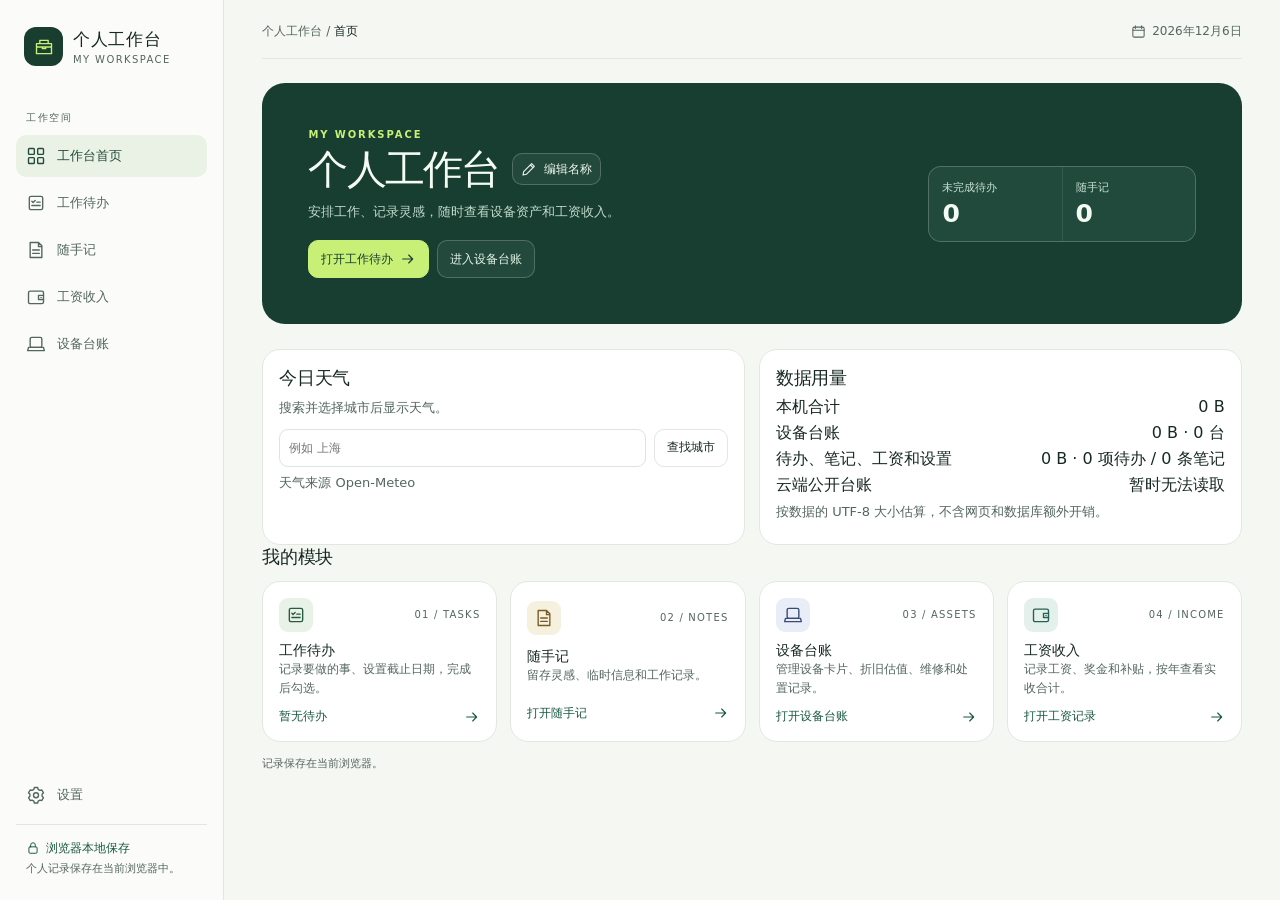
==== commit cede1a5e: "Add home weather storage usage and housing fund" ====
--- a/index.html
+++ b/index.html
@@ -109,6 +109,16 @@
 .settings-theme{display:inline-flex;align-items:center;gap:6px;color:var(--muted);font-size:12px}
 .settings-card+.settings-card{margin-top:13px}.settings-status{margin-top:9px;font-size:12px;color:var(--muted)}.settings-status:empty{display:none}
 @media(max-width:900px){.sidebar .sidebar-settings{margin:0;padding:0;width:auto}}
+
+html[data-view="public"] .owner-only{display:none!important}
+html[data-view="public"] .sidebar .nav-group{display:grid;gap:6px}
+#publicLedgerBanner{margin:0 0 14px;padding:12px 16px}
+.home-info{display:grid;grid-template-columns:repeat(2,minmax(0,1fr));gap:14px;margin-top:16px}
+.home-info .panel{padding:16px}.home-info h2{margin:0 0 7px}.home-info .sub{margin:5px 0}
+.home-info form{display:flex;gap:8px;flex-wrap:wrap;margin-top:10px}.home-info input{flex:1;min-width:120px}
+.home-info select{width:100%;margin-top:8px}.home-storage{margin:0;display:grid;gap:5px}
+.home-storage div{display:flex;justify-content:space-between;gap:12px}.home-storage dd{margin:0;text-align:right}
+@media(max-width:660px){.home-info{grid-template-columns:1fr}}
 </style>
 </head>
 <body>
@@ -117,21 +127,21 @@
   <a class="brand" href="#home"><span class="brand-icon" data-icon="brand"></span><span><b id="workspaceBrand">个人工作台</b><small>MY WORKSPACE</small></span></a>
   <div class="side-label">工作空间</div>
   <nav class="nav" aria-label="主导航">
-    <a href="#home" data-nav="home"><span data-icon="grid"></span>工作台首页</a>
-    <a href="#tasks" data-nav="tasks"><span data-icon="checklist"></span>工作待办</a>
-    <a href="#notes" data-nav="notes"><span data-icon="note"></span>随手记</a>
-    <a href="#salary" data-nav="salary"><span data-icon="wallet"></span>工资收入</a>
+    <a class="owner-only" href="#home" data-nav="home"><span data-icon="grid"></span>工作台首页</a>
+    <a class="owner-only" href="#tasks" data-nav="tasks"><span data-icon="checklist"></span>工作待办</a>
+    <a class="owner-only" href="#notes" data-nav="notes"><span data-icon="note"></span>随手记</a>
+    <a class="owner-only" href="#salary" data-nav="salary"><span data-icon="wallet"></span>工资收入</a>
     <a href="#overview" id="ledgerNavLink"><span data-icon="laptop"></span>设备台账</a>
     <div id="ledgerNav" class="nav-group" hidden>
       <a href="#overview" data-nav="overview">资产总览</a>
       <a href="#devices" data-nav="devices">设备清单</a>
-      <button id="backupButton" type="button">设备数据备份</button>
+      <button class="owner-only" id="backupButton" type="button">设备数据备份</button>
     </div>
   </nav>
-  <nav class="nav sidebar-settings" aria-label="工作台设置">
+  <nav class="nav sidebar-settings owner-only" aria-label="工作台设置">
     <a href="#settings" data-nav="settings"><span data-icon="settings"></span>设置</a>
   </nav>
-  <div class="side-note"><strong><span data-icon="lock"></span>浏览器本地保存</strong>个人记录保存在当前浏览器中。</div>
+  <div class="side-note owner-only"><strong><span data-icon="lock"></span>浏览器本地保存</strong>个人记录保存在当前浏览器中。</div>
 </aside>
 <main class="content">
   <div class="topbar"><span><span id="workspaceBreadcrumb">个人工作台</span> <span aria-hidden="true"> / </span> <b id="breadcrumb">首页</b></span><span class="today"><span data-icon="calendar"></span><span id="today"></span></span></div>
@@ -142,6 +152,28 @@
       </div>
       <div class="hero-stats"><a href="#tasks"><span>未完成待办</span><strong id="homeTaskCount">0</strong></a><a href="#notes"><span>随手记</span><strong id="homeNoteCount">0</strong></a></div>
     </header>
+    <div class="home-info" aria-label="首页信息">
+      <section class="panel" aria-labelledby="homeWeatherTitle">
+        <h2 id="homeWeatherTitle">今日天气</h2>
+        <p id="homeWeatherStatus" class="sub" role="status">搜索并选择城市后显示天气。</p>
+        <form id="homeWeatherForm">
+          <input id="homeWeatherCity" class="field" type="search" maxlength="60" placeholder="例如 上海" aria-label="搜索天气城市" required>
+          <button class="button" type="submit">查找城市</button>
+        </form>
+        <select id="homeWeatherResults" class="field" aria-label="选择天气城市" hidden></select>
+        <p class="sub"><a href="https://open-meteo.com/" target="_blank" rel="noopener">天气来源 Open-Meteo</a></p>
+      </section>
+      <section class="panel" aria-labelledby="homeStorageTitle">
+        <h2 id="homeStorageTitle">数据用量</h2>
+        <dl class="home-storage">
+          <div><dt>本机合计</dt><dd id="homeStorageTotal">—</dd></div>
+          <div><dt>设备台账</dt><dd id="homeStorageAssets">—</dd></div>
+          <div><dt>待办、笔记、工资和设置</dt><dd id="homeStorageWorkspace">—</dd></div>
+          <div><dt>云端公开台账</dt><dd id="homeStorageCloud">—</dd></div>
+        </dl>
+        <p class="sub">按数据的 UTF-8 大小估算，不含网页和数据库额外开销。</p>
+      </section>
+    </div>
     <h2 class="workspace-section">我的模块</h2>
     <div class="workspace-grid">
       <a class="panel module-card" href="#tasks"><div class="module-top"><span class="module-icon" data-icon="checklist"></span><span class="module-code">01 / TASKS</span></div><div><h3>工作待办</h3><p>记录要做的事、设置截止日期，完成后勾选。</p></div><div class="module-foot"><span id="homeTaskStatus">暂无待办</span><span data-icon="arrow"></span></div></a>
@@ -170,7 +202,7 @@
     </section>
     <section class="panel settings-card" aria-labelledby="publicLedgerTitle">
       <h2 id="publicLedgerTitle">公开设备台账</h2>
-      <p class="sub">公开页显示设备名称、品牌、类别、状态、购入和处置日期以及估值。访客无需登录。</p>
+      <p class="sub">公开页展示整个设备台账，包括设备备注、购入明细、维修费用和处置成交价。访客无需登录。</p>
       <form id="publicLedgerSignIn" class="settings-controls" method="post" hidden>
         <label>邮箱 <input class="field" type="email" id="publishEmail" autocomplete="username" required></label>
         <label>密码 <input class="field" type="password" id="publishPassword" autocomplete="current-password" required></label>
@@ -179,7 +211,7 @@
       <div class="settings-controls">
         <button class="button primary" id="publishLedger" type="button" hidden>发布当前台账</button>
         <button class="button" id="publishSignOut" type="button" hidden>退出发布</button>
-        <a class="button" href="./ledger.html">打开公开页</a>
+        <a class="button" href="./?view=public" target="_blank" rel="noopener">打开公开页</a>
       </div>
       <p class="settings-status" id="publishLedgerStatus" role="status">公开发布服务尚未连接。</p>
     </section>
@@ -212,12 +244,13 @@
     <div id="salaryMetrics" class="metrics salary-metrics" aria-label="工资汇总"></div>
     <section class="panel list salary-list" aria-labelledby="salaryListTitle">
       <div class="list-top"><div><h2 id="salaryListTitle">到账记录</h2><p class="sub" id="salaryCaption"></p></div><select id="salaryYear" class="filter" aria-label="按工资归属年份筛选"></select></div>
-      <div class="table-wrap" tabindex="0" aria-label="工资记录表格，可横向滚动"><table><thead><tr><th scope="col">工资月份</th><th scope="col">到账日期</th><th scope="col">类型</th><th scope="col">来源</th><th scope="col">税前金额</th><th scope="col">实收金额</th><th scope="col">备注</th><th scope="col">操作</th></tr></thead><tbody id="salaryRows"></tbody></table></div>
+      <div class="table-wrap" tabindex="0" aria-label="工资记录表格，可横向滚动"><table><thead><tr><th scope="col">工资月份</th><th scope="col">到账日期</th><th scope="col">类型</th><th scope="col">来源</th><th scope="col">税前金额</th><th scope="col">实收金额</th><th scope="col">公积金收入</th><th scope="col">备注</th><th scope="col">操作</th></tr></thead><tbody id="salaryRows"></tbody></table></div>
     </section>
     </div>
   </section>
   <div id="ledgerPage" hidden>
-  <header class="intro"><div><div class="overline" id="pageEyebrow">PERSONAL ASSETS</div><h1 id="pageTitle">我的设备资产</h1><p class="sub" id="pageDescription">追踪设备用了多久，以及价值如何随时间变化。</p></div><button id="add" class="button primary"><span data-icon="plus"></span>添加设备</button></header>
+  <div class="panel sub" id="publicLedgerBanner" hidden><span id="publicLedgerLoad" role="status">正在读取公开台账…</span> <a id="legacyPublicLedger" class="button" href="./ledger.html?summary=1" hidden>查看上次发布的摘要</a></div>
+  <header class="intro"><div><div class="overline" id="pageEyebrow">PERSONAL ASSETS</div><h1 id="pageTitle">我的设备资产</h1><p class="sub" id="pageDescription">追踪设备用了多久，以及价值如何随时间变化。</p></div><button id="add" class="button primary owner-only"><span data-icon="plus"></span>添加设备</button></header>
   <div class="demo" id="demo"><span><b>示例模式</b> · 当前展示 5 台示例设备，方便预览折旧效果。</span><button class="button" id="start">使用我的账本 <span data-icon="arrow"></span></button></div>
   <div id="overviewPage"><div class="metrics" id="metrics" aria-label="资产指标"></div>
   <section class="analytics" aria-label="资产分析">
@@ -272,6 +305,7 @@
       <label>来源（选填）<input class="field" name="source" maxlength="80" placeholder="例如 公司名称"></label>
       <label>税前金额（元，选填）<input class="field" name="gross" type="number" min="0" max="999999999" step="0.01"></label>
       <label>实收金额（元）<input class="field" name="net" type="number" min="0" max="999999999" step="0.01" required></label>
+      <label>公积金收入（元，选填）<input class="field" id="salaryHousingFund" name="housingFund" type="number" min="0" max="999999999" step="0.01" aria-describedby="housingFundHint"><small id="housingFundHint" class="form-hint">填本笔记录对应的公积金到账额，避免同月重复填报。</small></label>
       <label class="wide">备注（选填）<input class="field" name="note" maxlength="180"></label>
     </div>
     <p id="salarySaveError" class="salary-error" role="alert"></p>
@@ -352,6 +386,17 @@
 <div class="notice" id="notice" role="status" hidden></div>
 <section class="print-report" id="printReport" aria-label="设备清单打印版"></section>
 <script>
+const publicView = /(?:^|[?&])view=public(?:&|$)/.test(location.search ?? "");
+if (publicView) document.documentElement.dataset.view = "public";
+const workspaceStorage = publicView ? {
+  getItem: () => null,
+  setItem: () => { throw new Error("read-only"); },
+  removeItem: () => { throw new Error("read-only"); }
+} : {
+  getItem: key => localStorage.getItem(key),
+  setItem: (key, value) => localStorage.setItem(key, value),
+  removeItem: key => localStorage.removeItem(key)
+};
 
 "use strict";
 const $ = id => document.getElementById(id);
@@ -547,10 +592,10 @@
   if (!validTradeLinks(devices)) throw new Error("invalid trade links");
   return {version:4,devices,nextAssetNo:data.nextAssetNo};
 }
-let personal = null;
+let personal = publicView ? [] : null;
 let nextAssetNo = 1;
 try {
-  const saved = localStorage.getItem(storageKey);
+  const saved = workspaceStorage.getItem(storageKey);
   if (saved!==null) {
     const ledger = readLedger(JSON.parse(saved));
     personal = ledger.devices;
@@ -572,10 +617,11 @@
   noticeTimer = setTimeout(() => { $("notice").hidden = true; },4200);
 }
 function save(list,message,publish=true) {
+  if (publicView) return;
   personal = list;
   let persisted = false;
   try {
-    localStorage.setItem(storageKey,JSON.stringify({version:4,devices:list,nextAssetNo}));
+    workspaceStorage.setItem(storageKey,JSON.stringify({version:4,devices:list,nextAssetNo}));
     $("storageWarning").hidden = true;
     persisted = true;
   } catch {
@@ -626,7 +672,7 @@
 };
 function drawChart(container,list,start,end,description,valuation=valueAt,forecast=false) {
   if (!list.length) {
-    container.innerHTML='<div class="empty" style="color:var(--theme-muted-on-dark,#c9ddd2)">添加第一台设备后，这里会显示价值趋势。</div>';
+    container.innerHTML='<div class="empty" style="color:var(--theme-muted-on-dark,#c9ddd2)">'+(publicView?'暂无已发布的价值趋势。':'添加第一台设备后，这里会显示价值趋势。')+'</div>';
     return;
   }
   const w = Math.max(280, Math.round(container.clientWidth) || 480), h=179, right=w-11, top=forecast?37:16, bottom=151;
@@ -727,12 +773,13 @@
     const price='<strong>实付 '+yuan(r.cost)+'</strong>'+minor("原价 "+yuan(r.original))+
       minor(r.discount?"优惠 −"+yuan(r.discount):"")+minor(r.subsidy?"国补 −"+yuan(r.subsidy):"")+
       minor(r.tradeCredit?"换新抵扣 −"+yuan(r.tradeCredit):"")+minor(old?"旧设备 "+old.assetNo:"");
-    return '<tr><td><div class="device"><span class="device-icon">'+icon(symbol)+'</span><div><button data-detail="'+r.id+'">'+escape(r.name)+'</button><small><span class="asset-number">'+r.assetNo+'</span> · '+r.category+'</small></div></div></td><td>'+escape(r.brand || '—')+'</td><td>'+r.date+minor(acquisition)+'</td><td class="price-summary">'+price+'</td><td>'+statusBadge(r)+(disposed?minor(r.disposedOn)+minor(disposal)+minor(r.saleProceeds===null?'':'收入 '+yuan(r.saleProceeds)):minor(activity?activity.start+' 起':''))+'</td><td>'+age(purchase,Math.max(purchase,day))+'<span class="minor">'+daysUsed(r)+' 天</span></td><td><span class="amount">'+yuan(value)+'</span>'+(disposed?'<span class="minor">处置日估值</span>':'<span class="progress" title="保值率 '+percent(ratio)+'"><i style="width:'+percent(ratio)+'"></i></span>')+'</td><td>'+yuan(r.cost-value)+'</td><td><div class="row-actions"><button class="button row-manage" data-detail="'+r.id+'" aria-label="'+(personal===null?"查看 ":"管理 ")+escape(r.name)+'">'+(personal===null?"查看":"管理")+'</button>'+(personal===null?'':'<button class="icon-button" data-edit="'+r.id+'" aria-label="编辑 '+escape(r.name)+'">'+icon("edit")+'</button>')+'</div></td></tr>';
-  }).join("") || '<tr><td colspan="9" class="empty">'+(list.length ? "没有符合筛选条件的设备。<br><button class='button' data-clear>清除筛选</button>" : "账本还是空的。<br><button class='button' data-add>添加第一台设备</button>")+'</td></tr>';
+    return '<tr><td><div class="device"><span class="device-icon">'+icon(symbol)+'</span><div><button data-detail="'+r.id+'">'+escape(r.name)+'</button><small><span class="asset-number">'+r.assetNo+'</span> · '+r.category+'</small></div></div></td><td>'+escape(r.brand || '—')+'</td><td>'+r.date+minor(acquisition)+'</td><td class="price-summary">'+price+'</td><td>'+statusBadge(r)+(disposed?minor(r.disposedOn)+minor(disposal)+minor(r.saleProceeds===null?'':'收入 '+yuan(r.saleProceeds)):minor(activity?activity.start+' 起':''))+'</td><td>'+age(purchase,Math.max(purchase,day))+'<span class="minor">'+daysUsed(r)+' 天</span></td><td><span class="amount">'+yuan(value)+'</span>'+(disposed?'<span class="minor">处置日估值</span>':'<span class="progress" title="保值率 '+percent(ratio)+'"><i style="width:'+percent(ratio)+'"></i></span>')+'</td><td>'+yuan(r.cost-value)+'</td><td><div class="row-actions"><button class="button row-manage" data-detail="'+r.id+'" aria-label="'+(publicView || personal===null?"查看 ":"管理 ")+escape(r.name)+'">'+(publicView || personal===null?"查看":"管理")+'</button>'+(publicView || personal===null?'':'<button class="icon-button" data-edit="'+r.id+'" aria-label="编辑 '+escape(r.name)+'">'+icon("edit")+'</button>')+'</div></td></tr>';
+  }).join("") || '<tr><td colspan="9" class="empty">'+(list.length ? "没有符合筛选条件的设备。<br><button class='button' data-clear>清除筛选</button>" : publicView ? "暂无已发布的设备。" : "账本还是空的。<br><button class='button' data-add>添加第一台设备</button>")+'</td></tr>';
 }
 const pageLabels={home:"首页",tasks:"工作待办",notes:"随手记",salary:"工资收入",settings:"设置",overview:"设备台账 / 资产总览",devices:"设备台账 / 设备清单"};
 function currentPage() {
   const page=location.hash.slice(1);
+  if (publicView) return page==="devices"?"devices":"overview";
   return Object.hasOwn(pageLabels,page)?page:"home";
 }
 function renderPage() {
@@ -746,9 +793,10 @@
   $("overviewPage").hidden=deviceList;
   $("devicesPage").hidden=!deviceList;
   $("breadcrumb").textContent=pageLabels[page];
+  $("publicLedgerBanner").hidden=!publicView;
   renderWorkspaceName(page);
-  $("pageEyebrow").textContent=deviceList?"ASSET REGISTER":"PERSONAL ASSETS";
-  $("pageTitle").textContent=deviceList?"设备清单":"我的设备资产";
+  $("pageEyebrow").textContent=deviceList?"ASSET REGISTER":publicView?"PUBLIC ASSETS":"PERSONAL ASSETS";
+  $("pageTitle").textContent=deviceList?"设备清单":publicView?"公开设备台账":"我的设备资产";
   $("pageDescription").textContent=deviceList?"查看设备的购入、折旧和处置记录。":"追踪设备用了多久，以及价值如何随时间变化。";
   document.querySelectorAll("[data-nav]").forEach(link=>{
     const current=link.dataset.nav===page;
@@ -790,6 +838,7 @@
   input.saleChannel.disabled=input.saleProceeds.disabled=!resale;
 }
 function openEditor(record) {
+  if (publicView) return;
   editId=record?.id ?? null;
   const form=$("form");
   form.reset();
@@ -832,9 +881,9 @@
   const warranty=r.warranty ? r.warranty+(r.warranty<iso(today)?" · 已过保":r.warranty===iso(today)?" · 今日到期":" · 剩余 "+(toDay(r.warranty)-today)+" 天") : "未登记";
   $("detailTitle").textContent=r.name;
   $("detailSubtitle").textContent="资产卡片 · "+r.assetNo+" · "+[r.brand,r.category].filter(Boolean).join(" / ")+(personal===null?" · 示例设备":"");
-  $("editDetail").hidden=personal===null;
-  $("disposeDetail").hidden=personal===null || disposed;
-  $("activityDetail").hidden=personal===null || disposed;
+  $("editDetail").hidden=publicView || personal===null;
+  $("disposeDetail").hidden=publicView || personal===null || disposed;
+  $("activityDetail").hidden=publicView || personal===null || disposed;
   $("activityDetail").textContent=openPeriod(r)?"恢复使用":"维修 / 暂停";
   const blocks=[
     [disposed?"处置时已持有":"已持有",age(start,Math.max(start,day))],
@@ -921,6 +970,7 @@
   }
 };
 function openActivity(record) {
+  if (publicView) return;
   const form=$("activityForm"), fields=form.elements;
   const current=openPeriod(record), resuming=Boolean(current);
   activityId=record.id;
@@ -1243,7 +1293,7 @@
 window.addEventListener("focus",refreshDate);
 setInterval(refreshDate,60000);
 window.addEventListener("storage",event=>{
-  if (event.key!==storageKey) return;
+  if (publicView || event.key!==storageKey) return;
   try {
     const updated=event.newValue===null ? null : readLedger(JSON.parse(event.newValue));
     for (const id of ["editor","activity","detail","backup"]) if ($(id).open) $(id).close();
@@ -1270,7 +1320,8 @@
 const validWorkId=id=>typeof id==="string" && /^[\w-]{1,100}$/.test(id);
 const validSalary=entry=>entry && validWorkId(entry.id) && validMonth(entry.month) && validDate(entry.received) &&
   salaryKinds.includes(entry.kind) && validText(entry.source,80) && validText(entry.note,180) && validMoney(entry.net) &&
-  (entry.gross===null || validMoney(entry.gross));
+  (entry.gross===null || validMoney(entry.gross)) &&
+  (entry.housingFund==null || validMoney(entry.housingFund));
 const validSalaryList=list=>Array.isArray(list) && list.every(validSalary) && new Set(list.map(entry=>entry.id)).size===list.length;
 const validVault=vault=>vault && vault.version===1 && typeof vault.salt==="string" &&
   /^[A-Za-z0-9+/]{22}==$/.test(vault.salt) && typeof vault.iv==="string" && /^[A-Za-z0-9+/]{16}$/.test(vault.iv) &&
@@ -1302,7 +1353,7 @@
   return updated;
 }
 try {
-  workspace=readWorkspace(localStorage.getItem(workspaceKey));
+  workspace=readWorkspace(workspaceStorage.getItem(workspaceKey));
 } catch {
   $("workspaceWarning").hidden=false;
 }
@@ -1348,10 +1399,10 @@
 function saveWorkspace(next,message) {
   workspace=next;
   try {
-    const stored=readWorkspace(localStorage.getItem(workspaceKey));
+    const stored=readWorkspace(workspaceStorage.getItem(workspaceKey));
     workspace={...next,salary:stored.salary,salaryVault:stored.salaryVault};
     if (salarySession && salarySession.vault.ciphertext!==stored.salaryVault?.ciphertext) lockSalary();
-    localStorage.setItem(workspaceKey,JSON.stringify(workspace));
+    workspaceStorage.setItem(workspaceKey,JSON.stringify(workspace));
     $("workspaceWarning").hidden=true;
   } catch {
     $("workspaceWarning").hidden=false;
@@ -1360,6 +1411,11 @@
   notify(message);
 }
 function renderWorkspaceName(page) {
+  if (publicView) {
+    $("workspaceBrand").textContent=$("workspaceBreadcrumb").textContent="公开设备台账";
+    document.title=pageLabels[page]+" · 公开设备台账";
+    return;
+  }
   for (const id of ["workspaceBrand","workspaceBreadcrumb","workspaceHeading"]) $(id).textContent=workspace.title;
   $("workspaceEyebrow").textContent=workspace.eyebrow;
   $("workspaceEyebrow").hidden=!workspace.eyebrow;
@@ -1368,6 +1424,7 @@
 function renderWorkspace(page) {
   const pending=workspace.tasks.filter(task=>!task.done);
   if (page==="home") {
+    window.urdeskHomeInfo?.();
     $("homeTaskCount").textContent=pending.length;
     $("homeNoteCount").textContent=workspace.notes.length;
     const due=pending.filter(task=>task.due && task.due<=iso(today)).length;
@@ -1467,7 +1524,7 @@
   saveWorkspace({...workspace,[kind]:workspace[kind].filter(entry=>entry.id!==id)},"已删除。");
 };
 window.addEventListener("storage",event=>{
-  if (event.key!==workspaceKey) return;
+  if (publicView || event.key!==workspaceKey) return;
   try {
     workspace=readWorkspace(event.newValue);
     if (salarySession && salarySession.vault.ciphertext!==workspace.salaryVault?.ciphertext) lockSalary();
@@ -1570,10 +1627,16 @@
   const current=all.filter(entry=>entry.month===month);
   const gross=rows.filter(entry=>entry.gross!==null);
   const netTotal=items=>items.reduce((sum,entry)=>sum+entry.net,0);
+  const housingTotal=items=>{
+    const amounts=items.flatMap(entry=>entry.housingFund==null?[]:[entry.housingFund]);
+    return amounts.length?yuanWithCents(amounts.reduce((sum,amount)=>sum+amount,0)):"—";
+  };
   const metrics=[
     ["本月实收",yuanWithCents(netTotal(current)),month+" · "+current.length+" 笔","wallet"],
     [salaryYear==="all"?"全部实收":salaryYear+" 年实收",yuanWithCents(netTotal(rows)),"按工资归属月份 · "+rows.length+" 笔","trend"],
-    ["已填税前合计",gross.length?yuanWithCents(gross.reduce((sum,entry)=>sum+entry.gross,0)):"—",gross.length+" / "+rows.length+" 笔填写了税前金额","archive"]
+    ["已填税前合计",gross.length?yuanWithCents(gross.reduce((sum,entry)=>sum+entry.gross,0)):"—",gross.length+" / "+rows.length+" 笔填写了税前金额","archive"],
+    ["本月公积金",housingTotal(current),month+" · 不计入工资实收","wallet"],
+    [salaryYear==="all"?"全部公积金":salaryYear+" 年公积金",housingTotal(rows),"按工资归属月份汇总","trend"]
   ];
   $("salaryMetrics").innerHTML=metrics.map(([label,amount,caption,symbol])=>
     '<article class="metric"><div class="metric-label">'+label+'<span>'+icon(symbol)+'</span></div><div class="number">'+amount+
@@ -1582,9 +1645,9 @@
   $("salaryRows").innerHTML=rows.map(entry=>
     '<tr><td>'+entry.month+'</td><td>'+entry.received+'</td><td>'+entry.kind+'</td><td class="salary-source">'+escape(entry.source || "—")+
     '</td><td>'+(entry.gross===null?"—":yuanWithCents(entry.gross))+'</td><td><strong class="amount">'+yuanWithCents(entry.net)+
-    '</strong></td><td><span class="salary-table-note">'+escape(entry.note || "—")+'</span></td><td><button type="button" class="icon-button" data-salary-edit="'+entry.id+
+    '</strong></td><td>'+(entry.housingFund==null?"—":yuanWithCents(entry.housingFund))+'</td><td><span class="salary-table-note">'+escape(entry.note || "—")+'</span></td><td><button type="button" class="icon-button" data-salary-edit="'+entry.id+
     '" aria-label="编辑 '+entry.month+' '+entry.kind+'">'+icon("edit")+'</button></td></tr>'
-  ).join("") || '<tr><td class="empty" colspan="8">'+(all.length?"所选年份暂无记录。":"还没有工资记录。点击「登记收入」添加第一笔。")+'</td></tr>';
+  ).join("") || '<tr><td class="empty" colspan="9">'+(all.length?"所选年份暂无记录。":"还没有工资记录。点击「登记收入」添加第一笔。")+'</td></tr>';
 }
 function openSalaryEditor(entry) {
   if (!salarySession || salaryBusy) return;
@@ -1601,6 +1664,7 @@
   fields.source.value=entry?.source ?? "";
   fields.gross.value=entry?.gross==null?"":entry.gross/100;
   fields.net.value=entry?entry.net/100:"";
+  $("salaryHousingFund").value=entry?.housingFund==null?"":entry.housingFund/100;
   fields.note.value=entry?.note ?? "";
   $("salaryEditor").showModal();
   fields.month.focus();
@@ -1617,7 +1681,7 @@
   const active=()=>operation===salaryOperation && currentPage()==="salary";
   setSalaryBusy(true);
   try {
-    const stored=readWorkspace(localStorage.getItem(workspaceKey));
+    const stored=readWorkspace(workspaceStorage.getItem(workspaceKey));
     const existing=stored.salaryVault;
     if (!existing && (password.length<10 || password!==confirmation)) {
       error.textContent=password.length<10?"密码至少需要 10 个字符。":"两次输入的密码不一致。";
@@ -1635,7 +1699,7 @@
       vault=await encryptSalary(entries,key,salt);
     }
     if (!active()) return;
-    const latest=readWorkspace(localStorage.getItem(workspaceKey));
+    const latest=readWorkspace(workspaceStorage.getItem(workspaceKey));
     if (latest.salaryVault?.ciphertext!==existing?.ciphertext ||
         (!existing && JSON.stringify(latest.salary)!==JSON.stringify(stored.salary))) {
       workspace=latest;
@@ -1645,7 +1709,7 @@
     }
     if (!existing) {
       const updated={...latest,salary:[],salaryVault:vault};
-      localStorage.setItem(workspaceKey,JSON.stringify(updated));
+      workspaceStorage.setItem(workspaceKey,JSON.stringify(updated));
       workspace=updated;
     } else workspace=latest;
     salarySession={key,vault,entries};
@@ -1666,7 +1730,7 @@
   try {
     const vault=await encryptSalary(entries,session.key,session.vault.salt);
     if (operation!==salaryOperation || currentPage()!=="salary" || !$("salaryEditor").open) return false;
-    const stored=readWorkspace(localStorage.getItem(workspaceKey));
+    const stored=readWorkspace(workspaceStorage.getItem(workspaceKey));
     if (stored.salaryVault?.ciphertext!==session.vault.ciphertext) {
       workspace=stored;
       lockSalary();
@@ -1674,7 +1738,7 @@
       return false;
     }
     const updated={...stored,salary:[],salaryVault:vault};
-    localStorage.setItem(workspaceKey,JSON.stringify(updated));
+    workspaceStorage.setItem(workspaceKey,JSON.stringify(updated));
     workspace=updated;
     salarySession={key:session.key,vault,entries};
     $("salaryEditor").close();
@@ -1705,9 +1769,10 @@
     return;
   }
   const id=salaryEditId ?? ("salary-"+(globalThis.crypto?.randomUUID?.() ?? Date.now()+"-"+Math.random().toString(36).slice(2)));
+  const housingFund=$("salaryHousingFund");
   const entry={id,month:fields.month.value,received:fields.received.value,kind:fields.kind.value,
     source:fields.source.value.trim(),gross:fields.gross.value===""?null:amountFromInput(fields.gross),
-    net:amountFromInput(fields.net),note:fields.note.value.trim()};
+    net:amountFromInput(fields.net),housingFund:housingFund.value===""?null:amountFromInput(housingFund),note:fields.note.value.trim()};
   if (!validSalary(entry) || fields.net.value==="" || entry.received>iso(today)) { notify("请核对工资月份、到账日期和金额。"); return; }
   const entries=salarySession.entries;
   if (salaryEditId && !entries.some(item=>item.id===id)) {
@@ -1753,14 +1818,14 @@
   return {ledger,workspace:{tasks,notes,title,eyebrow,theme,salaryVault,salary:[]}};
 }
 function restoreWorkspaceSnapshot(snapshot) {
-  const previous=localStorage.getItem(storageKey);
+  const previous=workspaceStorage.getItem(storageKey);
   try {
-    if (snapshot.ledger===null) localStorage.removeItem(storageKey);
-    else localStorage.setItem(storageKey,JSON.stringify(snapshot.ledger));
-    localStorage.setItem(workspaceKey,JSON.stringify(snapshot.workspace));
+    if (snapshot.ledger===null) workspaceStorage.removeItem(storageKey);
+    else workspaceStorage.setItem(storageKey,JSON.stringify(snapshot.ledger));
+    workspaceStorage.setItem(workspaceKey,JSON.stringify(snapshot.workspace));
   } catch (error) {
-    if (previous===null) localStorage.removeItem(storageKey);
-    else localStorage.setItem(storageKey,previous);
+    if (previous===null) workspaceStorage.removeItem(storageKey);
+    else workspaceStorage.setItem(storageKey,previous);
     throw error;
   }
   personal=snapshot.ledger?.devices ?? null;
@@ -1813,6 +1878,7 @@
 
 </script>
 <script src="./public-ledger-config.js"></script>
-<script src="./public-ledger.js"></script>
+<script src="./public-ledger.js?v=2"></script>
+<script src="./home-info.js?v=1"></script>
 </body>
 </html>
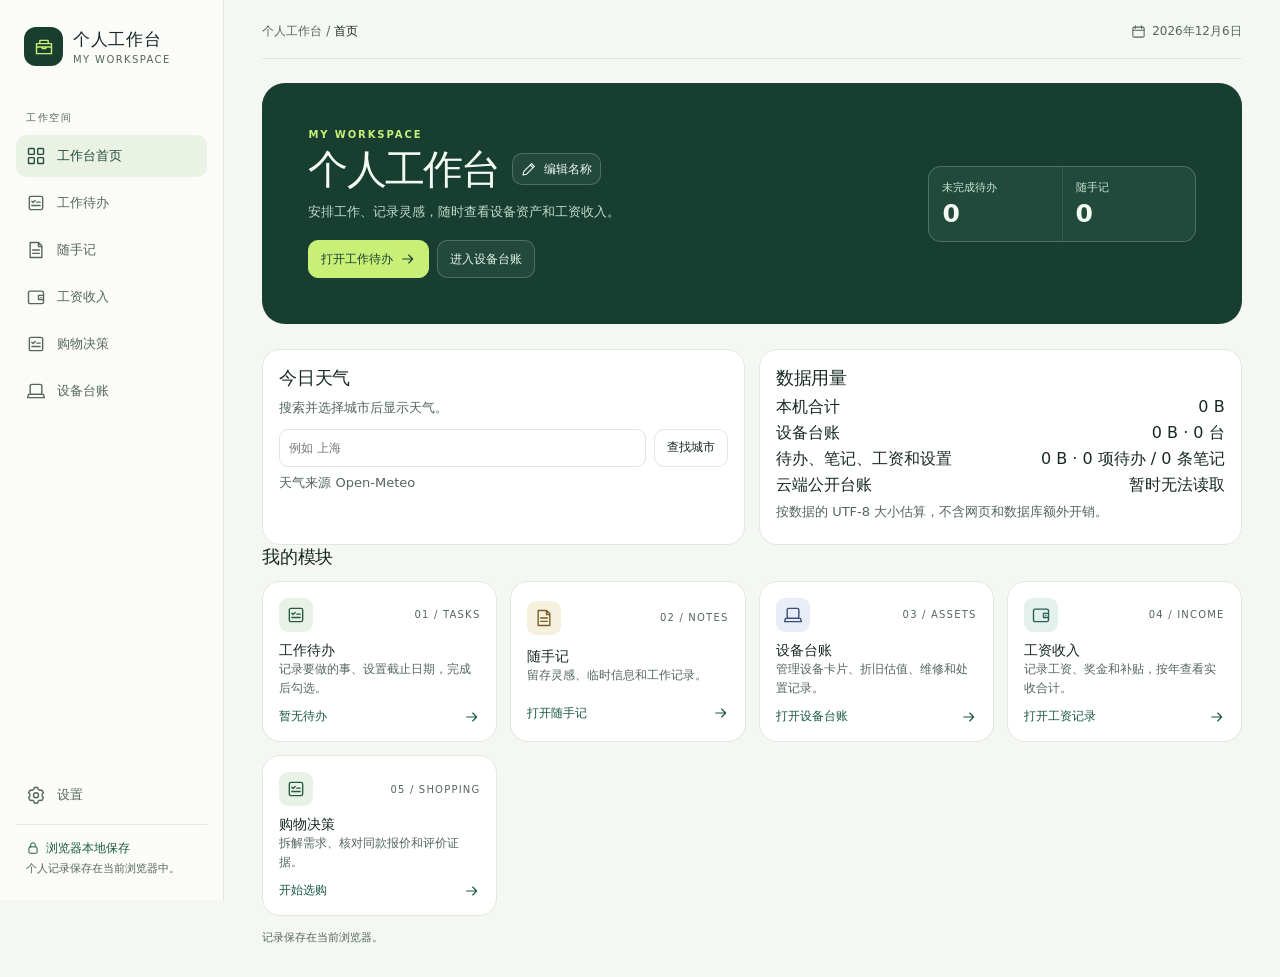
==== commit fc8c0f2b: "Add the shopping decision workspace module" ====
--- a/index.html
+++ b/index.html
@@ -53,7 +53,15 @@
 .hero-heading h1,.workspace-hero .overline,.brand b,.topbar>span:first-child{overflow-wrap:anywhere}
 .hero-heading h1{min-width:0}.hero-rename{color:var(--theme-on-dark,#edf8ef);background:#ffffff0e;border-color:#ffffff35;min-height:32px;padding:5px 8px}.hero-rename:hover{background:#ffffff22}
 .workspace-grid{grid-template-columns:repeat(4,minmax(0,1fr))}.module-icon.salary-icon{background:var(--theme-soft,#e4f0eb);color:var(--theme-strong,#265f54)}
-.salary-metrics{grid-template-columns:repeat(3,minmax(0,1fr))}.salary-list .table-wrap{overflow-x:auto}.salary-list .salary-source{max-width:200px;white-space:normal;overflow-wrap:anywhere}
+.salary-metrics{grid-template-columns:repeat(3,minmax(0,1fr))}.salary-list .table-wrap{overflow-x:auto}
+.salary-trend{margin-bottom:14px;padding:16px}.salary-trend-head{display:flex;justify-content:space-between;align-items:flex-start;gap:12px}
+.salary-trend h2{margin:0}.salary-trend .sub{margin:4px 0 0}.salary-trend-scroll{overflow-x:auto}
+.salary-trend svg{display:block;width:100%;min-width:570px;margin-top:12px;font:12px system-ui,sans-serif;color:var(--muted)}
+.salary-trend-legend{display:flex;flex-wrap:wrap;gap:14px;margin:8px 0;font-size:12px;color:var(--muted)}
+.salary-trend-legend i{display:inline-block;width:14px;margin-right:5px;vertical-align:middle;border-top:3px solid var(--theme-primary,#205e46)}
+.salary-trend-legend i.housing{border-color:#a65820;border-top-style:dashed}.salary-trend details{margin-top:10px;font-size:13px}.salary-trend summary{cursor:pointer}
+.salary-trend .table-wrap{margin-top:8px}
+.salary-list .salary-source{max-width:200px;white-space:normal;overflow-wrap:anywhere}
 .salary-table-note{display:block;max-width:215px;white-space:normal;overflow-wrap:anywhere}
 @media(max-width:1120px){.workspace-grid{grid-template-columns:repeat(2,minmax(0,1fr))}}
 @media(max-width:660px){.workspace-grid{grid-template-columns:1fr}.salary-metrics{grid-template-columns:repeat(2,minmax(0,1fr))}}
@@ -131,6 +139,7 @@
     <a class="owner-only" href="#tasks" data-nav="tasks"><span data-icon="checklist"></span>工作待办</a>
     <a class="owner-only" href="#notes" data-nav="notes"><span data-icon="note"></span>随手记</a>
     <a class="owner-only" href="#salary" data-nav="salary"><span data-icon="wallet"></span>工资收入</a>
+    <a class="owner-only" href="./shopping.html"><span data-icon="checklist"></span>购物决策</a>
     <a href="#overview" id="ledgerNavLink"><span data-icon="laptop"></span>设备台账</a>
     <div id="ledgerNav" class="nav-group" hidden>
       <a href="#overview" data-nav="overview">资产总览</a>
@@ -180,6 +189,7 @@
       <a class="panel module-card" href="#notes"><div class="module-top"><span class="module-icon notes-icon" data-icon="note"></span><span class="module-code">02 / NOTES</span></div><div><h3>随手记</h3><p>留存灵感、临时信息和工作记录。</p></div><div class="module-foot"><span>打开随手记</span><span data-icon="arrow"></span></div></a>
       <a class="panel module-card" href="#overview"><div class="module-top"><span class="module-icon ledger-icon" data-icon="laptop"></span><span class="module-code">03 / ASSETS</span></div><div><h3>设备台账</h3><p>管理设备卡片、折旧估值、维修和处置记录。</p></div><div class="module-foot"><span id="homeLedgerStatus">打开设备台账</span><span data-icon="arrow"></span></div></a>
       <a class="panel module-card" href="#salary"><div class="module-top"><span class="module-icon salary-icon" data-icon="wallet"></span><span class="module-code">04 / INCOME</span></div><div><h3>工资收入</h3><p>记录工资、奖金和补贴，按年查看实收合计。</p></div><div class="module-foot"><span>打开工资记录</span><span data-icon="arrow"></span></div></a>
+      <a class="panel module-card" href="./shopping.html"><div class="module-top"><span class="module-icon" data-icon="checklist"></span><span class="module-code">05 / SHOPPING</span></div><div><h3>购物决策</h3><p>拆解需求、核对同款报价和评价证据。</p></div><div class="module-foot"><span>开始选购</span><span data-icon="arrow"></span></div></a>
     </div>
     <p class="workspace-foot">记录保存在当前浏览器。</p>
   </section>
@@ -242,8 +252,15 @@
     </section>
     <div id="salaryContent" hidden>
     <div id="salaryMetrics" class="metrics salary-metrics" aria-label="工资汇总"></div>
+    <section class="panel salary-trend" aria-labelledby="salaryTrendTitle">
+      <div class="salary-trend-head">
+        <div><h2 id="salaryTrendTitle">收入趋势</h2><p class="sub" id="salaryTrendCaption"></p></div>
+        <select id="salaryYear" class="filter" aria-label="按工资归属年份筛选"></select>
+      </div>
+      <div id="salaryTrend"></div>
+    </section>
     <section class="panel list salary-list" aria-labelledby="salaryListTitle">
-      <div class="list-top"><div><h2 id="salaryListTitle">到账记录</h2><p class="sub" id="salaryCaption"></p></div><select id="salaryYear" class="filter" aria-label="按工资归属年份筛选"></select></div>
+      <div class="list-top"><div><h2 id="salaryListTitle">到账记录</h2><p class="sub" id="salaryCaption"></p></div></div>
       <div class="table-wrap" tabindex="0" aria-label="工资记录表格，可横向滚动"><table><thead><tr><th scope="col">工资月份</th><th scope="col">到账日期</th><th scope="col">类型</th><th scope="col">来源</th><th scope="col">税前金额</th><th scope="col">实收金额</th><th scope="col">公积金收入</th><th scope="col">备注</th><th scope="col">操作</th></tr></thead><tbody id="salaryRows"></tbody></table></div>
     </section>
     </div>
@@ -1595,12 +1612,74 @@
   setSalaryBusy(false);
   renderSalary();
 }
+function renderSalaryTrend(entries, year) {
+  const allYears=year==="all";
+  const caption=$("salaryTrendCaption");
+  const chart=$("salaryTrend");
+  caption.textContent=allYears?"按工资归属年份汇总 · 金额单位为人民币":"按工资归属月份汇总 · 未登记的月份留空";
+  if (!entries.length) {
+    chart.innerHTML='<p class="empty">当前范围没有收入记录。</p>';
+    return;
+  }
+  const grouped=new Map();
+  for (const entry of entries) {
+    const key=allYears?entry.month.slice(0,4):entry.month;
+    const totals=grouped.get(key) ?? {net:0,housing:null};
+    totals.net+=entry.net;
+    if (entry.housingFund!=null) totals.housing=(totals.housing ?? 0)+entry.housingFund;
+    grouped.set(key,totals);
+  }
+  const keys=allYears?[...grouped.keys()].sort():
+    Array.from({length:12},(_,index)=>year+"-"+String(index+1).padStart(2,"0"));
+  const points=keys.map(key=>({
+    label:allYears?key+" 年":key,
+    tick:allYears?key:Number(key.slice(5))+" 月",
+    net:grouped.get(key)?.net ?? null,
+    housing:grouped.get(key)?.housing ?? null
+  }));
+  const hasHousing=points.some(point=>point.housing!==null);
+  const peak=points.reduce((max,point)=>Math.max(max,point.net ?? 0,point.housing ?? 0),100);
+  const step=10**Math.floor(Math.log10(peak/4));
+  const ceiling=4*Math.ceil(peak/(step*4))*step;
+  const width=760, left=98, right=735, top=16, bottom=164;
+  const x=index=>points.length===1?(left+right)/2:left+(right-left)*index/(points.length-1);
+  const y=value=>bottom-(bottom-top)*value/ceiling;
+  const axes=Array.from({length:5},(_,i)=>{
+    const value=i*ceiling/4, position=y(value);
+    return '<path d="M'+left+' '+position+'H'+right+'" stroke="currentColor" opacity=".2"/>'+
+      '<text x="'+(left-8)+'" y="'+(position+4)+'" text-anchor="end" fill="currentColor">'+axisValue(value)+'</text>';
+  }).join("");
+  const stride=Math.ceil(points.length/12);
+  const ticks=points.map((point,index)=>index%stride===0?
+    '<text x="'+x(index)+'" y="187" text-anchor="middle" fill="currentColor">'+point.tick+'</text>':"").join("");
+  const line=(key,label,color,dashed=false)=>{
+    let path="", dots="", connected=false;
+    points.forEach((point,index)=>{
+      const amount=point[key];
+      if (amount===null) { connected=false; return; }
+      const px=x(index), py=y(amount);
+      path+=(connected?"L":"M")+px+","+py;
+      connected=true;
+      dots+='<circle cx="'+px+'" cy="'+py+'" r="4" fill="'+color+'"><title>'+point.label+' '+label+' '+yuanWithCents(amount)+'</title></circle>';
+    });
+    return '<path d="'+path+'" fill="none" stroke="'+color+'" stroke-width="2.6"'+(dashed?' stroke-dasharray="6 4"':'')+'/>'+dots;
+  };
+  const amount=value=>value===null?"—":yuanWithCents(value);
+  chart.innerHTML='<div class="salary-trend-scroll" tabindex="0" aria-label="收入趋势图，可横向滚动"><svg viewBox="0 0 '+width+' 198" role="img" aria-label="'+
+    (allYears?"年度收入趋势":"月度收入趋势")+'">'+axes+ticks+line("net","工资实收","var(--theme-primary,#205e46)")+
+    (hasHousing?line("housing","公积金","#a65820",true):"")+'</svg></div><div class="salary-trend-legend"><span><i></i>工资实收</span>'+
+    (hasHousing?'<span><i class="housing"></i>公积金</span>':'')+'</div><details><summary>查看各期金额</summary><div class="table-wrap"><table>'+
+    '<thead><tr><th scope="col">'+(allYears?"年份":"月份")+'</th><th scope="col">工资实收</th><th scope="col">公积金</th></tr></thead><tbody>'+
+    points.map(point=>'<tr><th scope="row">'+point.label+'</th><td>'+amount(point.net)+'</td><td>'+amount(point.housing)+'</td></tr>').join("")+
+    '</tbody></table></div></details>';
+}
 function renderSalary() {
   const unlocked=Boolean(salarySession);
   $("salaryGate").hidden=unlocked;
   $("salaryContent").hidden=$("salaryActions").hidden=!unlocked;
   if (!unlocked) {
-    $("salaryRows").innerHTML=$("salaryMetrics").innerHTML=$("salaryCaption").textContent="";
+    $("salaryRows").innerHTML=$("salaryMetrics").innerHTML=$("salaryTrend").innerHTML="";
+    $("salaryCaption").textContent=$("salaryTrendCaption").textContent="";
     $("salaryYear").replaceChildren();
     const setup=!workspace.salaryVault;
     $("salaryGateTitle").textContent=setup?"设置工资收入密码":"解锁工资收入";
@@ -1624,6 +1703,7 @@
   yearSelect.value=salaryYear;
   const rows=all.filter(entry=>salaryYear==="all" || entry.month.slice(0,4)===salaryYear)
     .sort((a,b)=>b.month.localeCompare(a.month) || b.received.localeCompare(a.received));
+  renderSalaryTrend(rows,salaryYear);
   const current=all.filter(entry=>entry.month===month);
   const gross=rows.filter(entry=>entry.gross!==null);
   const netTotal=items=>items.reduce((sum,entry)=>sum+entry.net,0);
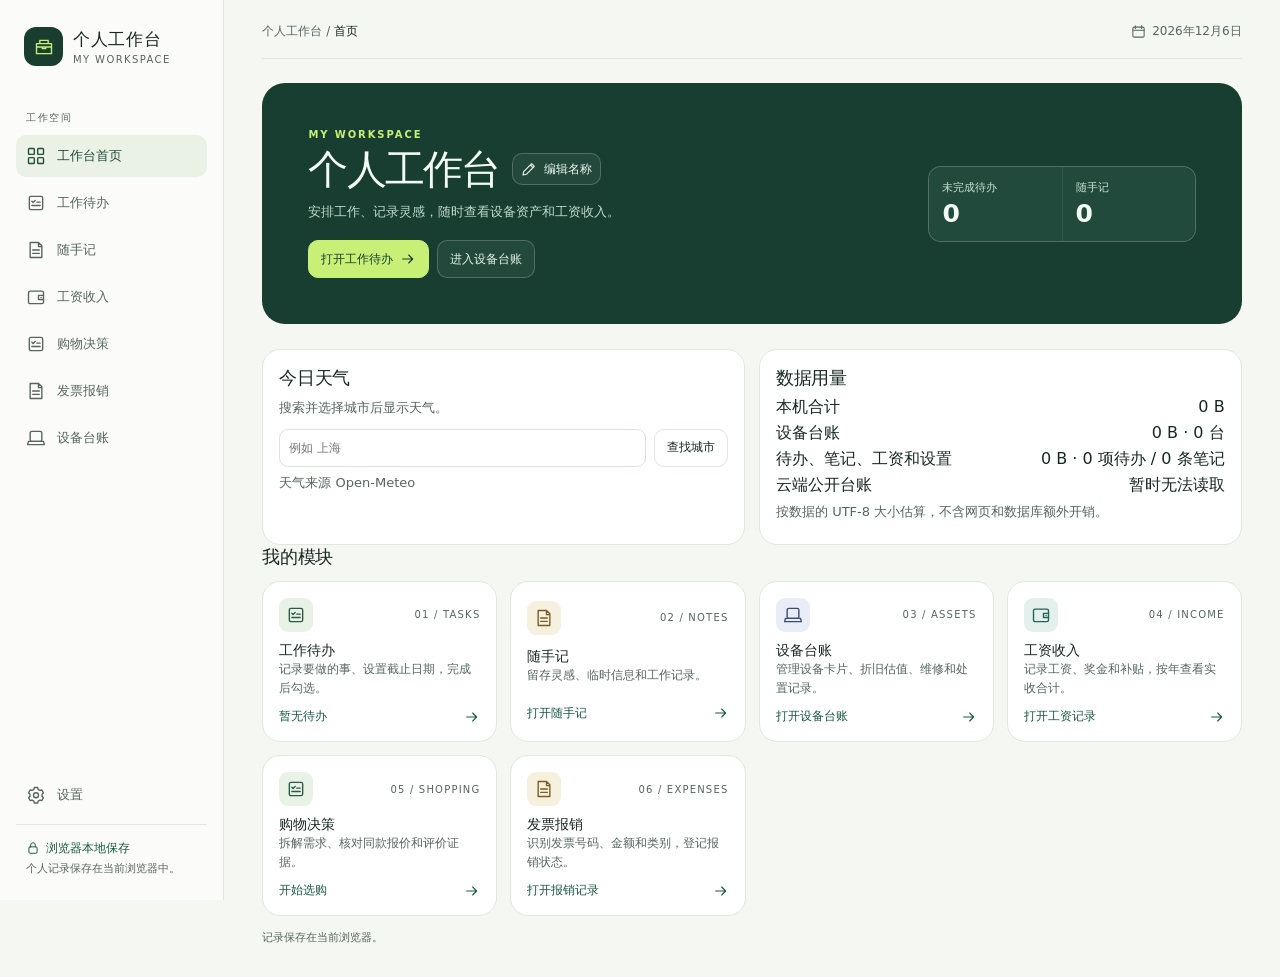
==== commit b0331556: "Add browser-local invoice reimbursement module" ====
--- a/index.html
+++ b/index.html
@@ -140,6 +140,7 @@
     <a class="owner-only" href="#notes" data-nav="notes"><span data-icon="note"></span>随手记</a>
     <a class="owner-only" href="#salary" data-nav="salary"><span data-icon="wallet"></span>工资收入</a>
     <a class="owner-only" href="./shopping.html"><span data-icon="checklist"></span>购物决策</a>
+    <a class="owner-only" href="./reimbursement.html"><span data-icon="note"></span>发票报销</a>
     <a href="#overview" id="ledgerNavLink"><span data-icon="laptop"></span>设备台账</a>
     <div id="ledgerNav" class="nav-group" hidden>
       <a href="#overview" data-nav="overview">资产总览</a>
@@ -190,6 +191,7 @@
       <a class="panel module-card" href="#overview"><div class="module-top"><span class="module-icon ledger-icon" data-icon="laptop"></span><span class="module-code">03 / ASSETS</span></div><div><h3>设备台账</h3><p>管理设备卡片、折旧估值、维修和处置记录。</p></div><div class="module-foot"><span id="homeLedgerStatus">打开设备台账</span><span data-icon="arrow"></span></div></a>
       <a class="panel module-card" href="#salary"><div class="module-top"><span class="module-icon salary-icon" data-icon="wallet"></span><span class="module-code">04 / INCOME</span></div><div><h3>工资收入</h3><p>记录工资、奖金和补贴，按年查看实收合计。</p></div><div class="module-foot"><span>打开工资记录</span><span data-icon="arrow"></span></div></a>
       <a class="panel module-card" href="./shopping.html"><div class="module-top"><span class="module-icon" data-icon="checklist"></span><span class="module-code">05 / SHOPPING</span></div><div><h3>购物决策</h3><p>拆解需求、核对同款报价和评价证据。</p></div><div class="module-foot"><span>开始选购</span><span data-icon="arrow"></span></div></a>
+      <a class="panel module-card" href="./reimbursement.html"><div class="module-top"><span class="module-icon notes-icon" data-icon="note"></span><span class="module-code">06 / EXPENSES</span></div><div><h3>发票报销</h3><p>识别发票号码、金额和类别，登记报销状态。</p></div><div class="module-foot"><span>打开报销记录</span><span data-icon="arrow"></span></div></a>
     </div>
     <p class="workspace-foot">记录保存在当前浏览器。</p>
   </section>
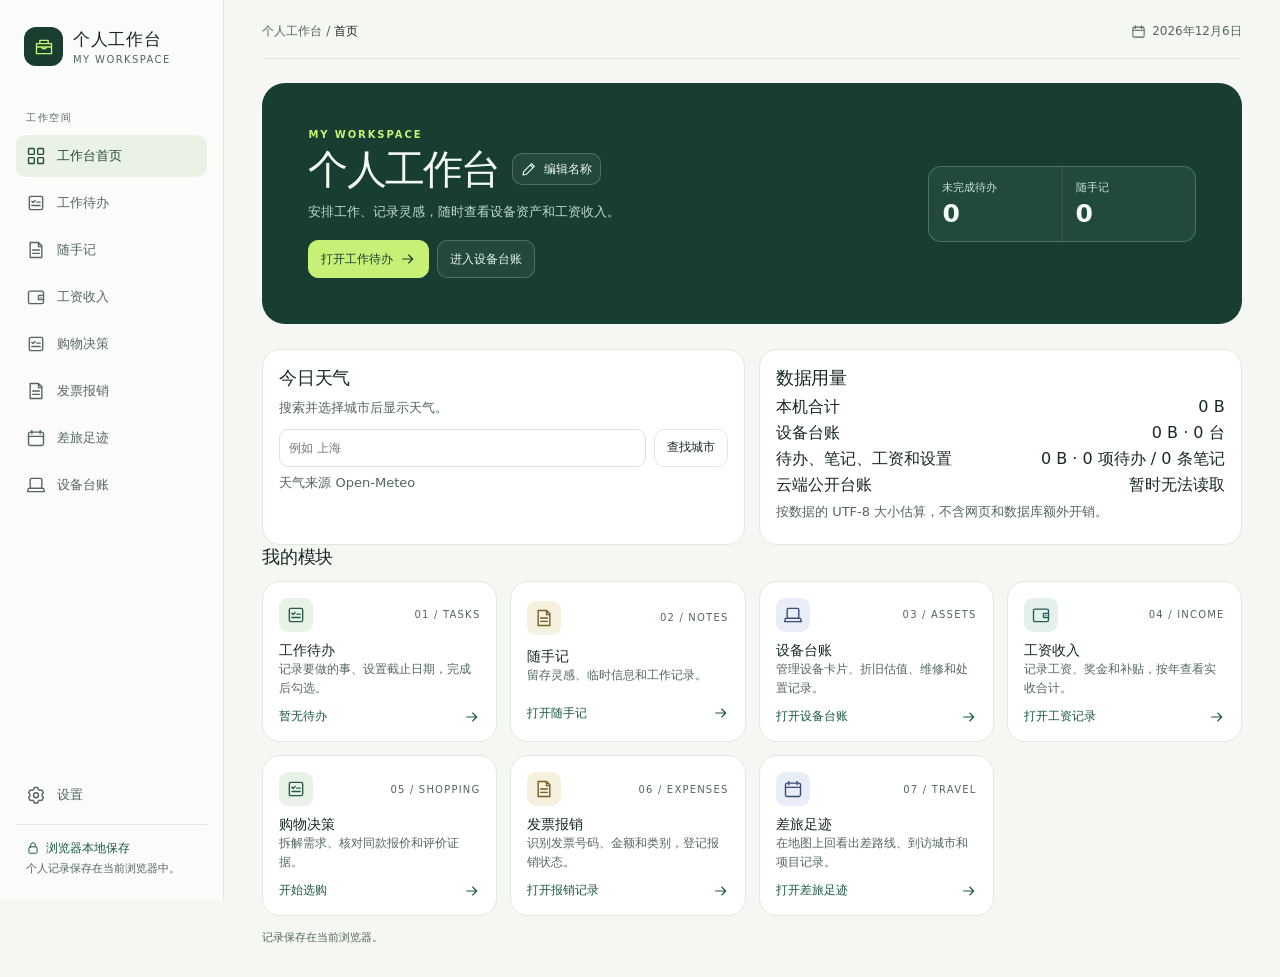
==== commit f2c9850b: "Add local-first travel footprints dashboard" ====
--- a/index.html
+++ b/index.html
@@ -141,6 +141,7 @@
     <a class="owner-only" href="#salary" data-nav="salary"><span data-icon="wallet"></span>工资收入</a>
     <a class="owner-only" href="./shopping.html"><span data-icon="checklist"></span>购物决策</a>
     <a class="owner-only" href="./reimbursement.html"><span data-icon="note"></span>发票报销</a>
+    <a class="owner-only" href="./travel.html"><span data-icon="calendar"></span>差旅足迹</a>
     <a href="#overview" id="ledgerNavLink"><span data-icon="laptop"></span>设备台账</a>
     <div id="ledgerNav" class="nav-group" hidden>
       <a href="#overview" data-nav="overview">资产总览</a>
@@ -192,6 +193,7 @@
       <a class="panel module-card" href="#salary"><div class="module-top"><span class="module-icon salary-icon" data-icon="wallet"></span><span class="module-code">04 / INCOME</span></div><div><h3>工资收入</h3><p>记录工资、奖金和补贴，按年查看实收合计。</p></div><div class="module-foot"><span>打开工资记录</span><span data-icon="arrow"></span></div></a>
       <a class="panel module-card" href="./shopping.html"><div class="module-top"><span class="module-icon" data-icon="checklist"></span><span class="module-code">05 / SHOPPING</span></div><div><h3>购物决策</h3><p>拆解需求、核对同款报价和评价证据。</p></div><div class="module-foot"><span>开始选购</span><span data-icon="arrow"></span></div></a>
       <a class="panel module-card" href="./reimbursement.html"><div class="module-top"><span class="module-icon notes-icon" data-icon="note"></span><span class="module-code">06 / EXPENSES</span></div><div><h3>发票报销</h3><p>识别发票号码、金额和类别，登记报销状态。</p></div><div class="module-foot"><span>打开报销记录</span><span data-icon="arrow"></span></div></a>
+      <a class="panel module-card" href="./travel.html"><div class="module-top"><span class="module-icon ledger-icon" data-icon="calendar"></span><span class="module-code">07 / TRAVEL</span></div><div><h3>差旅足迹</h3><p>在地图上回看出差路线、到访城市和项目记录。</p></div><div class="module-foot"><span>打开差旅足迹</span><span data-icon="arrow"></span></div></a>
     </div>
     <p class="workspace-foot">记录保存在当前浏览器。</p>
   </section>
